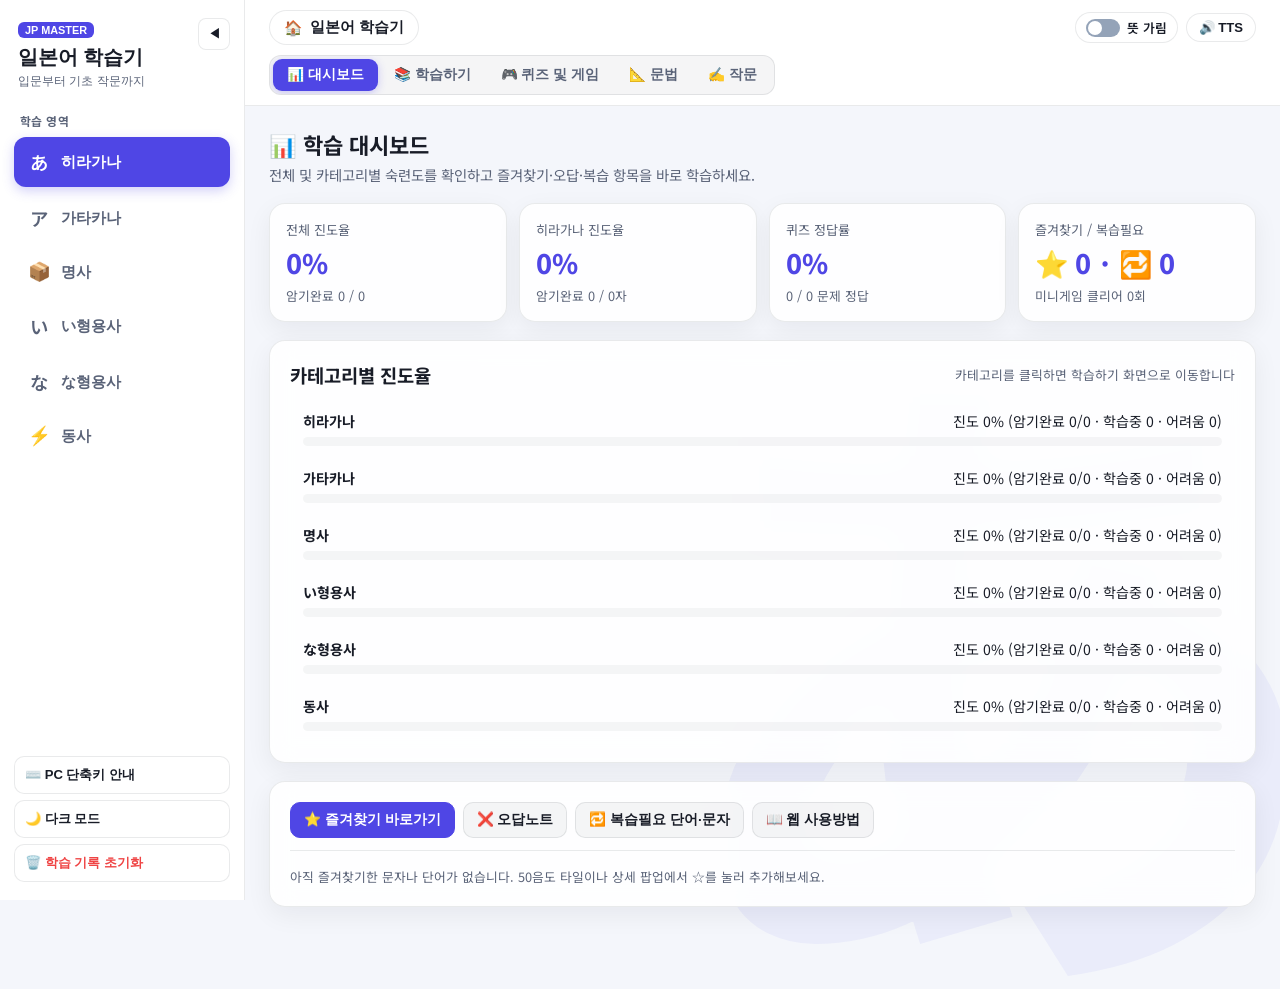
==== index.html @ 7ec961e4 "Update index.html" ====
<!DOCTYPE html>
<html lang="ko" data-theme="light">
<head>
  <meta charset="UTF-8" />
  <meta name="viewport" content="width=device-width, initial-scale=1.0, maximum-scale=1.0, user-scalable=no" />
  <title>입문부터 기초 작문까지: 인터랙티브 일본어 학습기</title>
  <link rel="preconnect" href="https://fonts.googleapis.com">
  <link rel="preconnect" href="https://fonts.gstatic.com" crossorigin>
  <link href="https://fonts.googleapis.com/css2?family=Noto+Sans+JP:wght@400;500;700;900&family=Noto+Sans+KR:wght@400;500;700&display=swap" rel="stylesheet">
  <link rel="stylesheet" href="style.css" />
</head>
<body>
  <!-- 대형 히라가나 'あ' 배경 워터마크 -->
  <div class="bg-watermark" aria-hidden="true">あ</div>

  <div class="app-shell" id="appShell">
    <!-- PC 좌측 접이식 사이드바 (학습 영역 선택) -->
    <aside class="sidebar" id="pcSidebar" aria-label="PC 학습 영역 사이드바">
      <div class="sidebar-top">
        <button type="button" class="brand home-trigger" title="홈(대시보드)으로 이동 [단축키: H]">
          <span class="brand-badge">JP MASTER</span>
          <h1>일본어 학습기</h1>
          <p class="brand-sub">입문부터 기초 작문까지</p>
        </button>
        <button type="button" id="sidebarToggleBtn" class="sidebar-toggle-btn" title="사이드바 열기/닫기 [단축키: B]" aria-label="사이드바 접기/펼치기">
          ◀
        </button>
      </div>

      <div class="sidebar-section-label">학습 영역</div>
      <nav class="category-side-nav" aria-label="카테고리 선택">
        <button type="button" class="cat-nav-btn active" data-cat="hiragana">
          <span class="cat-icon jp-font">あ</span>
          <span class="cat-text">히라가나</span>
        </button>
        <button type="button" class="cat-nav-btn" data-cat="katakana">
          <span class="cat-icon jp-font">ア</span>
          <span class="cat-text">가타카나</span>
        </button>
        <button type="button" class="cat-nav-btn" data-cat="noun">
          <span class="cat-icon">📦</span>
          <span class="cat-text">명사</span>
        </button>
        <button type="button" class="cat-nav-btn" data-cat="i_adj">
          <span class="cat-icon jp-font">い</span>
          <span class="cat-text">い형용사</span>
        </button>
        <button type="button" class="cat-nav-btn" data-cat="na_adj">
          <span class="cat-icon jp-font">な</span>
          <span class="cat-text">な형용사</span>
        </button>
        <button type="button" class="cat-nav-btn" data-cat="verb">
          <span class="cat-icon">⚡</span>
          <span class="cat-text">동사</span>
        </button>
      </nav>

      <div class="sidebar-footer">
        <button type="button" id="shortcutHelpBtn" class="utility-btn">⌨️ PC 단축키 안내</button>
        <button type="button" id="themeToggleDesktop" class="utility-btn">🌙 다크 모드</button>
        <button type="button" id="resetProgressBtn" class="utility-btn danger">🗑️ 학습 기록 초기화</button>
      </div>
    </aside>

    <!-- 메인 래퍼 -->
    <div class="main-wrapper">
      <!-- 상단 통합 헤더 (홈 버튼 + 상단 주요 메뉴 탭 + 컨트롤) -->
      <header class="top-header">
        <div class="header-top-row">
          <!-- 상단 홈 버튼 -->
          <button type="button" id="headerHomeBtn" class="home-btn home-trigger" title="홈(대시보드)으로 이동">
            <span class="home-icon">🏠</span>
            <span class="home-title">일본어 학습기</span>
          </button>

          <!-- 우측 컨트롤: 뜻 가림 슬라이드 토글 + TTS 테스트/상태 + 테마 -->
          <div class="header-controls">
            <label class="hide-meaning-switch" title="뜻 가림 토글 [단축키: M]">
              <input type="checkbox" id="hideMeaningToggle" />
              <span class="slider-track"></span>
              <span class="slider-label">뜻 가림</span>
            </label>

            <button type="button" id="quickTtsBtn" class="icon-pill-btn" title="현재 항목 음성 듣기 [단축키: S]">
              🔊 TTS
            </button>

            <button type="button" id="themeToggleMobile" class="icon-pill-btn mobile-only" aria-label="테마 전환">
              🌙
            </button>
          </div>
        </div>

        <!-- 상단 주요 5개 메뉴 탭 (PC: 연결된 세그먼트 탭 / 모바일: 상단 스크롤·균등 탭) -->
        <nav class="primary-top-tabs" role="tablist" aria-label="주요 학습 메뉴">
          <button type="button" class="top-tab-btn active" data-tab="dashboard">📊 대시보드</button>
          <button type="button" class="top-tab-btn" data-tab="study">📚 학습하기</button>
          <button type="button" class="top-tab-btn" data-tab="quiz">🎮 퀴즈 및 게임</button>
          <button type="button" class="top-tab-btn" data-tab="grammar">📐 문법</button>
          <button type="button" class="top-tab-btn" data-tab="writing_comp">✍️ 작문</button>
        </nav>
      </header>

      <!-- 메인 콘텐츠 영역 -->
      <main class="content-area">
        <!-- 1. 대시보드 (홈페이지) -->
        <section id="tab-dashboard" class="tab-panel active">
          <div class="panel-header">
            <h2>📊 학습 대시보드</h2>
            <p>전체 및 카테고리별 숙련도를 확인하고 즐겨찾기·오답·복습 항목을 바로 학습하세요.</p>
          </div>

          <!-- 상단 핵심 요약 카드 -->
          <div id="dashboardStats" class="stats-grid"></div>

          <!-- 카테고리별 진도율 -->
          <div class="card">
            <div class="card-title-row">
              <h3>카테고리별 진도율</h3>
              <span class="hint-text">카테고리를 클릭하면 학습하기 화면으로 이동합니다</span>
            </div>
            <div id="categoryProgressList" class="progress-list"></div>
          </div>

          <!-- 대시보드 유틸리티 서브 탭 (즐겨찾기 / 오답노트 / 복습필요 / 웹 사용방법) -->
          <div class="card">
            <div class="dash-util-tabs" role="tablist">
              <button type="button" class="dash-util-btn active" data-util="favorites">⭐ 즐겨찾기 바로가기</button>
              <button type="button" class="dash-util-btn" data-util="wrong">❌ 오답노트</button>
              <button type="button" class="dash-util-btn" data-util="review">🔁 복습필요 단어·문자</button>
              <button type="button" class="dash-util-btn" data-util="guide">📖 웹 사용방법</button>
            </div>
            <div id="dashboardUtilContent" class="dash-util-content"></div>
          </div>
        </section>

        <!-- 2. 학습하기 탭 (히라가나 심화 + 타 카테고리) -->
        <section id="tab-study" class="tab-panel">
          <!-- 현재 선택된 영역 배지 및 작은 진도표 요약 -->
          <div id="studySummaryBanner" class="study-summary-banner"></div>

          <!-- 히라가나 전용 서브 탭 (50음도 / 플래시카드 / 획순&따라쓰기 / 연상 암기법 / 문자별 단어·예문) -->
          <div id="hiraganaSubTabs" class="sub-tabs">
            <button type="button" class="sub-btn active" data-mode="chart">🀄 50음도 표</button>
            <button type="button" class="sub-btn" data-mode="flashcard">🗂️ 문자별 플래시카드</button>
            <button type="button" class="sub-btn" data-mode="stroke">✍️ 획순 & 따라쓰기</button>
            <button type="button" class="sub-btn" data-mode="mnemonic">💡 연상 암기법</button>
            <button type="button" class="sub-btn" data-mode="examples">📖 문자별 단어·예문</button>
          </div>

          <!-- 타 카테고리(가타카나/명사/형용사/동사)용 기본 서브 탭 -->
          <div id="generalSubTabs" class="sub-tabs hidden">
            <button type="button" class="sub-btn active" data-mode="chart">📋 목록·문자표</button>
            <button type="button" class="sub-btn" data-mode="flashcard">🗂️ 플래시카드</button>
            <button type="button" class="sub-btn" data-mode="stroke">✍️ 따라쓰기</button>
          </div>

          <div id="studyContainer" class="study-container"></div>
        </section>

        <!-- 3. 퀴즈 및 게임 탭 -->
        <section id="tab-quiz" class="tab-panel">
          <div class="panel-header">
            <h2>🎮 퀴즈 및 미니게임</h2>
            <p>틀린 문제는 오답노트와 복습필요 목록에 자동 저장됩니다.</p>
          </div>

          <div class="sub-tabs">
            <button type="button" class="quiz-mode-btn active" data-qmode="timeattack">⏱️ 4지선다 60초 타임어택</button>
            <button type="button" class="quiz-mode-btn" data-qmode="tile">🧩 그림·한글 글자타일 선택</button>
            <button type="button" class="quiz-mode-btn" data-qmode="input">⌨️ 그림 보고 직접 입력</button>
            <button type="button" class="quiz-mode-btn" data-qmode="memory">🃏 카드 짝 맞추기</button>
          </div>

          <div id="quizContainer" class="quiz-container"></div>
        </section>

        <!-- 4. 문법 탭 -->
        <section id="tab-grammar" class="tab-panel">
          <div class="panel-header">
            <h2>📐 기초 문법 학습</h2>
            <p>명사·い형용사·な형용사·동사의 핵심 문형과 활용 규칙을 익힙니다.</p>
          </div>
          <div id="grammarContainer" class="roadmap-grid"></div>
        </section>

        <!-- 5. 작문 탭 -->
        <section id="tab-writing_comp" class="tab-panel">
          <div class="panel-header">
            <h2>✍️ 읽기 및 작문 연습</h2>
            <p>한국어 뜻과 힌트를 보고 직접 일본어 문장을 완성해보세요.</p>
          </div>
          <div id="writingCompContainer"></div>
        </section>
      </main>
    </div>

    <!-- 모바일 하단 고정 카테고리 탭 (히라가나 / 가타카나 / 명사 / い형용사 / な형용사 / 동사) -->
    <nav class="mobile-bottom-cats" aria-label="모바일 학습 영역 탭">
      <button type="button" class="cat-nav-btn active" data-cat="hiragana">
        <span class="jp-font">あ</span>
        <span>히라가나</span>
      </button>
      <button type="button" class="cat-nav-btn" data-cat="katakana">
        <span class="jp-font">ア</span>
        <span>가타카나</span>
      </button>
      <button type="button" class="cat-nav-btn" data-cat="noun">
        <span>📦</span>
        <span>명사</span>
      </button>
      <button type="button" class="cat-nav-btn" data-cat="i_adj">
        <span class="jp-font">い</span>
        <span>い형용사</span>
      </button>
      <button type="button" class="cat-nav-btn" data-cat="na_adj">
        <span class="jp-font">な</span>
        <span>な형용사</span>
      </button>
      <button type="button" class="cat-nav-btn" data-cat="verb">
        <span>⚡</span>
        <span>동사</span>
      </button>
    </nav>
  </div>

  <!-- 50음도 문자 상세 정보 팝업 (Modal) -->
  <div id="charDetailModal" class="modal-backdrop hidden" role="dialog" aria-modal="true" aria-labelledby="modalCharTitle">
    <div class="modal-card">
      <button type="button" id="closeCharModalBtn" class="modal-close-btn" aria-label="팝업 닫기">✕</button>
      <div id="charModalBody"></div>
    </div>
  </div>

  <!-- PC 단축키 안내 팝업 -->
  <div id="shortcutModal" class="modal-backdrop hidden" role="dialog" aria-modal="true" aria-labelledby="shortcutModalTitle">
    <div class="modal-card small-modal">
      <button type="button" id="closeShortcutModalBtn" class="modal-close-btn" aria-label="닫기">✕</button>
      <h3 id="shortcutModalTitle">⌨️ PC 키보드 단축키 안내</h3>
      <ul class="shortcut-list">
        <li><kbd>H</kbd> : 홈(대시보드)으로 이동</li>
        <li><kbd>1</kbd> ~ <kbd>5</kbd> : 상단 메뉴 전환 (대시보드 / 학습하기 / 퀴즈 / 문법 / 작문)</li>
        <li><kbd>←</kbd> / <kbd>→</kbd> : 이전 / 다음 문자·카드 이동</li>
        <li><kbd>Space</kbd> : 플래시카드 뒤집기 / 애니메이션 재생·일시정지</li>
        <li><kbd>S</kbd> : 현재 문자·단어 TTS 음성 재생</li>
        <li><kbd>M</kbd> : 뜻 가림 토글 켜기/끄기</li>
        <li><kbd>F</kbd> : 현재 문자 즐겨찾기 토글</li>
        <li><kbd>B</kbd> : PC 좌측 사이드바 열기/닫기</li>
        <li><kbd>Esc</kbd> : 열린 팝업 닫기</li>
      </ul>
    </div>
  </div>

<!-- 1. 카테고리별 데이터 파일 먼저 로드 -->
  <script src="data/hiragana.js"></script>


  <!-- 2. 통합 DB 허브 및 앱 스크립트 로드 -->
  <script src="db.js"></script>
  <script src="data.js"></script>
  <script src="study.js"></script>
  <script src="quiz.js"></script>
  <script src="app.js"></script>
</body>
</body>
</html>
---- style.css ----
:root {
  --bg-main: #f4f6fb;
  --bg-card: rgba(255, 255, 255, 0.9);
  --bg-sidebar: rgba(255, 255, 255, 0.96);
  --bg-subtle: rgba(15, 23, 42, 0.04);
  --text-primary: #181c27;
  --text-secondary: #5a6378;
  --accent: #4f46e5;
  --accent-hover: #4338ca;
  --accent-soft: rgba(79, 70, 229, 0.12);

  /* 4단계 학습 상태 색상 */
  --st-unlearned: #94a3b8;
  --st-unlearned-bg: rgba(148, 163, 184, 0.14);
  --st-learning: #3b82f6;
  --st-learning-bg: rgba(59, 130, 246, 0.14);
  --st-hard: #f59e0b;
  --st-hard-bg: rgba(245, 158, 11, 0.16);
  --st-mastered: #10b981;
  --st-mastered-bg: rgba(16, 185, 129, 0.16);

  --danger: #ef4444;
  --danger-bg: rgba(239, 68, 68, 0.12);
  --star-color: #eab308;
  --border: rgba(15, 23, 42, 0.09);
  --watermark-color: rgba(79, 70, 229, 0.055);
  --shadow: 0 8px 26px rgba(15, 23, 42, 0.06);
  --radius: 16px;
}

[data-theme="dark"] {
  --bg-main: #0d1017;
  --bg-card: rgba(24, 29, 42, 0.9);
  --bg-sidebar: rgba(18, 22, 33, 0.96);
  --bg-subtle: rgba(255, 255, 255, 0.05);
  --text-primary: #f1f5f9;
  --text-secondary: #94a3b8;
  --accent: #818cf8;
  --accent-hover: #6366f1;
  --accent-soft: rgba(129, 140, 248, 0.16);

  --st-unlearned: #64748b;
  --st-unlearned-bg: rgba(100, 116, 139, 0.18);
  --st-learning: #60a5fa;
  --st-learning-bg: rgba(96, 165, 250, 0.18);
  --st-hard: #fbbf24;
  --st-hard-bg: rgba(251, 191, 36, 0.18);
  --st-mastered: #34d399;
  --st-mastered-bg: rgba(52, 211, 153, 0.18);

  --danger: #f87171;
  --danger-bg: rgba(248, 113, 113, 0.16);
  --border: rgba(255, 255, 255, 0.1);
  --watermark-color: rgba(129, 140, 248, 0.06);
  --shadow: 0 12px 30px rgba(0, 0, 0, 0.4);
}

* {
  box-sizing: border-box;
  margin: 0;
  padding: 0;
}

body {
  font-family: 'Noto Sans KR', 'Noto Sans JP', sans-serif;
  background-color: var(--bg-main);
  color: var(--text-primary);
  min-height: 100vh;
  overflow-x: hidden;
  transition: background-color 0.25s ease, color 0.25s ease;
}

.jp-font {
  font-family: 'Noto Sans JP', sans-serif;
}

.hidden {
  display: none !important;
}

/* 뜻 가림 모드 활성화 시 적용 */
body.hide-meaning .meaning-mask {
  filter: blur(6px);
  background: var(--bg-subtle);
  border-radius: 6px;
  user-select: none;
  cursor: pointer;
  transition: filter 0.2s ease;
}
body.hide-meaning .meaning-mask:hover,
body.hide-meaning .meaning-mask.revealed {
  filter: none;
}

/* 대형 히라가나 'あ' 배경 워터마크 */
.bg-watermark {
  position: fixed;
  right: -4vw;
  bottom: -8vh;
  font-family: 'Noto Sans JP', sans-serif;
  font-weight: 900;
  font-size: clamp(22rem, 52vw, 48rem);
  line-height: 1;
  color: var(--watermark-color);
  pointer-events: none;
  user-select: none;
  z-index: 0;
}

/* 앱 레이아웃 */
.app-shell {
  position: relative;
  z-index: 1;
  display: flex;
  min-height: 100vh;
}

/* ================= PC 좌측 접이식 사이드바 ================= */
.sidebar {
  width: 245px;
  background: var(--bg-sidebar);
  backdrop-filter: blur(14px);
  border-right: 1px solid var(--border);
  padding: 18px 14px;
  display: flex;
  flex-direction: column;
  justify-content: space-between;
  position: sticky;
  top: 0;
  height: 100vh;
  transition: width 0.25s ease, padding 0.25s ease;
  flex-shrink: 0;
}

.sidebar.collapsed {
  width: 72px;
  padding: 18px 10px;
}

.sidebar-top {
  display: flex;
  align-items: flex-start;
  justify-content: space-between;
  gap: 6px;
}

.brand {
  background: transparent;
  border: none;
  text-align: left;
  color: var(--text-primary);
  cursor: pointer;
  padding: 4px;
  border-radius: 10px;
}

.brand-badge {
  display: inline-block;
  background: var(--accent);
  color: #fff;
  font-size: 0.68rem;
  font-weight: 700;
  padding: 2px 7px;
  border-radius: 6px;
}

.brand h1 {
  font-size: 1.22rem;
  margin-top: 6px;
  white-space: nowrap;
}

.brand-sub {
  font-size: 0.78rem;
  color: var(--text-secondary);
  margin-top: 2px;
  white-space: nowrap;
}

.sidebar.collapsed .brand h1,
.sidebar.collapsed .brand-sub,
.sidebar.collapsed .sidebar-section-label,
.sidebar.collapsed .cat-text,
.sidebar.collapsed .utility-btn {
  display: none;
}

.sidebar.collapsed .sidebar-top {
  flex-direction: column;
  align-items: center;
}

.sidebar-toggle-btn {
  width: 32px;
  height: 32px;
  border-radius: 8px;
  border: 1px solid var(--border);
  background: var(--bg-card);
  color: var(--text-primary);
  cursor: pointer;
  display: flex;
  align-items: center;
  justify-content: center;
  font-size: 0.8rem;
  flex-shrink: 0;
}

.sidebar-toggle-btn:hover {
  border-color: var(--accent);
  color: var(--accent);
}

.sidebar-section-label {
  font-size: 0.74rem;
  font-weight: 700;
  color: var(--text-secondary);
  margin: 18px 0 8px 6px;
  letter-spacing: 0.04em;
}

.category-side-nav {
  display: flex;
  flex-direction: column;
  gap: 6px;
  flex: 1;
}

.cat-nav-btn {
  display: flex;
  align-items: center;
  gap: 10px;
  width: 100%;
  padding: 11px 12px;
  border-radius: 12px;
  border: 1px solid transparent;
  background: transparent;
  color: var(--text-secondary);
  font-size: 0.94rem;
  font-weight: 600;
  cursor: pointer;
  transition: all 0.18s;
  text-align: left;
}

.sidebar.collapsed .cat-nav-btn {
  justify-content: center;
  padding: 12px 0;
}

.cat-icon {
  font-size: 1.15rem;
  width: 24px;
  text-align: center;
}

.cat-nav-btn:hover {
  background: var(--accent-soft);
  color: var(--text-primary);
}

.cat-nav-btn.active {
  background: var(--accent);
  color: #fff;
  box-shadow: 0 4px 12px rgba(79, 70, 229, 0.25);
}

.sidebar-footer {
  display: flex;
  flex-direction: column;
  gap: 6px;
}

.utility-btn {
  padding: 9px 10px;
  border-radius: 10px;
  border: 1px solid var(--border);
  background: var(--bg-card);
  color: var(--text-primary);
  font-size: 0.82rem;
  font-weight: 600;
  cursor: pointer;
  text-align: left;
}

.utility-btn.danger {
  color: var(--danger);
}

/* ================= 메인 래퍼 & 상단 통합 헤더 ================= */
.main-wrapper {
  flex: 1;
  min-width: 0;
  display: flex;
  flex-direction: column;
}

.top-header {
  position: sticky;
  top: 0;
  z-index: 25;
  background: var(--bg-sidebar);
  backdrop-filter: blur(14px);
  border-bottom: 1px solid var(--border);
  padding: 10px 24px;
  display: flex;
  flex-direction: column;
  gap: 10px;
}

.header-top-row {
  display: flex;
  align-items: center;
  justify-content: space-between;
  gap: 12px;
}

.home-btn {
  display: inline-flex;
  align-items: center;
  gap: 8px;
  padding: 7px 14px;
  border-radius: 999px;
  border: 1px solid var(--border);
  background: var(--bg-card);
  color: var(--text-primary);
  font-weight: 700;
  font-size: 0.92rem;
  cursor: pointer;
  transition: all 0.2s;
}

.home-btn:hover {
  border-color: var(--accent);
  color: var(--accent);
}

.header-controls {
  display: flex;
  align-items: center;
  gap: 8px;
}

/* 슬라이드 뜻 가림 토글 스위치 */
.hide-meaning-switch {
  display: inline-flex;
  align-items: center;
  gap: 7px;
  padding: 5px 10px;
  border-radius: 999px;
  border: 1px solid var(--border);
  background: var(--bg-card);
  cursor: pointer;
  font-size: 0.8rem;
  font-weight: 600;
  user-select: none;
}

.hide-meaning-switch input {
  display: none;
}

.slider-track {
  position: relative;
  width: 34px;
  height: 18px;
  background: var(--st-unlearned);
  border-radius: 999px;
  transition: background 0.2s;
}

.slider-track::after {
  content: '';
  position: absolute;
  top: 2px;
  left: 2px;
  width: 14px;
  height: 14px;
  border-radius: 50%;
  background: #fff;
  transition: transform 0.2s;
}

.hide-meaning-switch input:checked + .slider-track {
  background: var(--accent);
}

.hide-meaning-switch input:checked + .slider-track::after {
  transform: translateX(16px);
}

.icon-pill-btn {
  padding: 6px 12px;
  border-radius: 999px;
  border: 1px solid var(--border);
  background: var(--bg-card);
  color: var(--text-primary);
  font-size: 0.82rem;
  font-weight: 700;
  cursor: pointer;
}

.icon-pill-btn:hover {
  border-color: var(--accent);
  color: var(--accent);
}

.mobile-only {
  display: none;
}

/* PC 상단 연결된 세그먼트 탭 바 */
.primary-top-tabs {
  display: inline-flex;
  align-self: flex-start;
  background: var(--bg-subtle);
  border: 1px solid var(--border);
  border-radius: 12px;
  padding: 3px;
  gap: 2px;
  overflow-x: auto;
  max-width: 100%;
  scrollbar-width: none;
}
.primary-top-tabs::-webkit-scrollbar { display: none; }

.top-tab-btn {
  padding: 7px 14px;
  border: none;
  border-radius: 9px;
  background: transparent;
  color: var(--text-secondary);
  font-size: 0.86rem;
  font-weight: 600;
  white-space: nowrap;
  cursor: pointer;
  transition: all 0.18s;
}

.top-tab-btn:hover {
  color: var(--text-primary);
}

.top-tab-btn.active {
  background: var(--accent);
  color: #fff;
  box-shadow: 0 2px 8px rgba(79, 70, 229, 0.28);
}

/* ================= 콘텐츠 영역 ================= */
.content-area {
  max-width: 1120px;
  width: 100%;
  margin: 0 auto;
  padding: 22px 24px 64px;
}

.tab-panel {
  display: none;
}

.tab-panel.active {
  display: block;
  animation: fadeIn 0.2s ease;
}

@keyframes fadeIn {
  from { opacity: 0; transform: translateY(4px); }
  to { opacity: 1; transform: translateY(0); }
}

.panel-header {
  margin-bottom: 18px;
}
.panel-header h2 {
  font-size: 1.38rem;
  margin-bottom: 4px;
}
.panel-header p {
  font-size: 0.9rem;
  color: var(--text-secondary);
}

.card {
  background: var(--bg-card);
  backdrop-filter: blur(12px);
  border: 1px solid var(--border);
  border-radius: var(--radius);
  padding: 20px;
  box-shadow: var(--shadow);
  margin-bottom: 18px;
}

.card-title-row {
  display: flex;
  justify-content: space-between;
  align-items: center;
  flex-wrap: wrap;
  gap: 8px;
  margin-bottom: 12px;
}

.hint-text {
  font-size: 0.8rem;
  color: var(--text-secondary);
}

/* ================= 대시보드 & 유틸리티 탭 ================= */
.stats-grid {
  display: grid;
  grid-template-columns: repeat(auto-fit, minmax(175px, 1fr));
  gap: 12px;
  margin-bottom: 18px;
}

.stat-box {
  background: var(--bg-card);
  border: 1px solid var(--border);
  border-radius: var(--radius);
  padding: 16px;
  box-shadow: var(--shadow);
}

.stat-label {
  font-size: 0.82rem;
  color: var(--text-secondary);
}

.stat-value {
  font-size: 1.68rem;
  font-weight: 800;
  color: var(--accent);
  margin-top: 4px;
}

.progress-item {
  padding: 10px 12px;
  border-radius: 12px;
  border: 1px solid transparent;
  cursor: pointer;
  transition: all 0.18s;
}

.progress-item:hover {
  background: var(--accent-soft);
  border-color: var(--accent);
}

.progress-top {
  display: flex;
  justify-content: space-between;
  font-size: 0.88rem;
  margin-bottom: 6px;
}

.progress-track {
  width: 100%;
  height: 9px;
  background: var(--bg-subtle);
  border-radius: 999px;
  overflow: hidden;
}

.progress-fill {
  height: 100%;
  background: var(--accent);
  border-radius: 999px;
  transition: width 0.35s ease;
}

.dash-util-tabs {
  display: flex;
  flex-wrap: wrap;
  gap: 8px;
  border-bottom: 1px solid var(--border);
  padding-bottom: 12px;
  margin-bottom: 16px;
}

.dash-util-btn {
  padding: 8px 13px;
  border-radius: 10px;
  border: 1px solid var(--border);
  background: var(--bg-subtle);
  color: var(--text-primary);
  font-size: 0.85rem;
  font-weight: 600;
  cursor: pointer;
}

.dash-util-btn.active {
  background: var(--accent);
  color: #fff;
  border-color: var(--accent);
}

.util-item-grid {
  display: grid;
  grid-template-columns: repeat(auto-fill, minmax(220px, 1fr));
  gap: 10px;
}

.util-mini-card {
  display: flex;
  align-items: center;
  justify-content: space-between;
  padding: 12px 14px;
  border-radius: 12px;
  border: 1px solid var(--border);
  background: var(--bg-subtle);
}

/* ================= 학습하기 상단 요약 진도표 & 서브 탭 ================= */
.study-summary-banner {
  background: var(--bg-card);
  border: 1px solid var(--border);
  border-radius: var(--radius);
  padding: 14px 18px;
  margin-bottom: 14px;
  box-shadow: var(--shadow);
}

.summary-top-row {
  display: flex;
  justify-content: space-between;
  align-items: center;
  flex-wrap: wrap;
  gap: 10px;
  margin-bottom: 10px;
}

.summary-pills {
  display: flex;
  flex-wrap: wrap;
  gap: 8px;
}

.summary-pill {
  font-size: 0.8rem;
  font-weight: 700;
  padding: 4px 10px;
  border-radius: 999px;
  background: var(--bg-subtle);
}

.sub-tabs {
  display: flex;
  flex-wrap: wrap;
  gap: 8px;
  margin-bottom: 16px;
}

.sub-btn, .quiz-mode-btn {
  padding: 9px 14px;
  border-radius: 11px;
  border: 1px solid var(--border);
  background: var(--bg-card);
  color: var(--text-primary);
  font-size: 0.86rem;
  font-weight: 600;
  cursor: pointer;
  transition: all 0.16s;
}

.sub-btn.active, .quiz-mode-btn.active {
  background: var(--accent);
  color: #fff;
  border-color: var(--accent);
}

/* ================= 50음도 타일 & 4단계 상태 ================= */
.kana-legend {
  display: flex;
  flex-wrap: wrap;
  gap: 10px;
  margin-bottom: 14px;
  font-size: 0.8rem;
}

.legend-item {
  display: inline-flex;
  align-items: center;
  gap: 5px;
}

.dot {
  width: 10px;
  height: 10px;
  border-radius: 50%;
  display: inline-block;
}
.dot.unlearned { background: var(--st-unlearned); }
.dot.learning { background: var(--st-learning); }
.dot.hard { background: var(--st-hard); }
.dot.mastered { background: var(--st-mastered); }

.char-grid {
  display: grid;
  grid-template-columns: repeat(5, 1fr);
  gap: 10px;
}

.char-card {
  position: relative;
  background: var(--bg-card);
  border: 2px solid var(--border);
  border-radius: 14px;
  padding: 14px 6px 10px;
  text-align: center;
  cursor: pointer;
  transition: transform 0.15s, border-color 0.15s;
}

.char-card:hover {
  transform: translateY(-2px);
  border-color: var(--accent);
}

.char-card.status-unlearned { border-color: var(--border); }
.char-card.status-learning { border-color: var(--st-learning); background: var(--st-learning-bg); }
.char-card.status-hard { border-color: var(--st-hard); background: var(--st-hard-bg); }
.char-card.status-mastered { border-color: var(--st-mastered); background: var(--st-mastered-bg); }

.char-card.empty {
  visibility: hidden;
  pointer-events: none;
}

.tile-fav-btn {
  position: absolute;
  top: 6px;
  right: 6px;
  background: transparent;
  border: none;
  font-size: 1rem;
  cursor: pointer;
  line-height: 1;
  color: var(--st-unlearned);
  z-index: 2;
}

.tile-fav-btn.active {
  color: var(--star-color);
}

.tile-status-tag {
  display: inline-block;
  margin-top: 5px;
  font-size: 0.68rem;
  font-weight: 700;
  padding: 2px 6px;
  border-radius: 6px;
  background: rgba(127, 127, 127, 0.12);
}

.char-jp {
  font-size: 1.85rem;
  font-weight: 800;
}

.char-romaji {
  font-size: 0.8rem;
  color: var(--text-secondary);
  margin-top: 2px;
}

.vocab-grid {
  display: grid;
  grid-template-columns: repeat(auto-fill, minmax(230px, 1fr));
  gap: 12px;
}

/* ================= 50음도 상세 팝업 모달 ================= */
.modal-backdrop {
  position: fixed;
  inset: 0;
  background: rgba(10, 14, 24, 0.62);
  backdrop-filter: blur(5px);
  z-index: 100;
  display: flex;
  align-items: center;
  justify-content: center;
  padding: 16px;
}

.modal-card {
  position: relative;
  width: 100%;
  max-width: 620px;
  max-height: 90vh;
  overflow-y: auto;
  background: var(--bg-sidebar);
  border: 1px solid var(--border);
  border-radius: 22px;
  padding: 24px;
  box-shadow: 0 20px 50px rgba(0, 0, 0, 0.35);
}

.modal-card.small-modal {
  max-width: 440px;
}

.modal-close-btn {
  position: sticky;
  top: 0;
  float: right;
  width: 34px;
  height: 34px;
  border-radius: 50%;
  border: 1px solid var(--border);
  background: var(--bg-card);
  color: var(--text-primary);
  font-size: 1rem;
  font-weight: 700;
  cursor: pointer;
  z-index: 5;
}

.modal-hero {
  display: flex;
  align-items: center;
  gap: 18px;
  margin-bottom: 16px;
}

.modal-big-char {
  width: 92px;
  height: 92px;
  border-radius: 20px;
  background: var(--accent-soft);
  border: 2px solid var(--accent);
  display: flex;
  align-items: center;
  justify-content: center;
  font-size: 3.4rem;
  font-weight: 900;
  color: var(--accent);
  flex-shrink: 0;
}

.status-selector {
  display: grid;
  grid-template-columns: repeat(4, 1fr);
  gap: 6px;
  margin: 14px 0;
}

.status-opt-btn {
  padding: 8px 4px;
  border-radius: 10px;
  border: 1px solid var(--border);
  background: var(--bg-subtle);
  color: var(--text-primary);
  font-size: 0.8rem;
  font-weight: 700;
  cursor: pointer;
}

.status-opt-btn.active[data-st="unlearned"] { background: var(--st-unlearned); color: #fff; }
.status-opt-btn.active[data-st="learning"] { background: var(--st-learning); color: #fff; }
.status-opt-btn.active[data-st="hard"] { background: var(--st-hard); color: #fff; }
.status-opt-btn.active[data-st="mastered"] { background: var(--st-mastered); color: #fff; }

.modal-inner-tabs {
  display: flex;
  gap: 8px;
  margin: 14px 0;
}

.word-sample-row {
  display: flex;
  align-items: center;
  justify-content: space-between;
  gap: 10px;
  padding: 10px 12px;
  border-radius: 12px;
  background: var(--bg-subtle);
  margin-bottom: 8px;
}

/* ================= 플래시카드 ================= */
.flashcard-wrap {
  max-width: 460px;
  margin: 0 auto;
  text-align: center;
}

.flashcard {
  background: var(--bg-card);
  border: 2px solid var(--accent);
  border-radius: 24px;
  padding: 32px 22px;
  min-height: 290px;
  display: flex;
  flex-direction: column;
  justify-content: center;
  align-items: center;
  cursor: pointer;
  box-shadow: var(--shadow);
  margin-bottom: 16px;
}

.fc-main {
  font-size: 4.5rem;
  font-weight: 900;
}

/* ================= 정밀 SVG 획순 & 따라쓰기 ================= */
.stroke-workspace {
  display: grid;
  grid-template-columns: repeat(auto-fit, minmax(260px, 1fr));
  gap: 18px;
  align-items: center;
}

.stroke-box {
  width: 260px;
  height: 260px;
  margin: 0 auto;
  border: 2px solid var(--accent);
  border-radius: 18px;
  background: var(--bg-card);
  position: relative;
  overflow: hidden;
}

.stroke-grid-lines {
  position: absolute;
  inset: 0;
  pointer-events: none;
  background-image:
    linear-gradient(to right, transparent 49.5%, var(--border) 50%, transparent 50.5%),
    linear-gradient(to bottom, transparent 49.5%, var(--border) 50%, transparent 50.5%);
}

#strokeSvg {
  width: 100%;
  height: 100%;
  display: block;
}

.stroke-path {
  fill: none;
  stroke: var(--accent);
  stroke-width: 8;
  stroke-linecap: round;
  stroke-linejoin: round;
}

.stroke-path-bg {
  fill: none;
  stroke: var(--watermark-color);
  stroke-width: 8;
  stroke-linecap: round;
  stroke-linejoin: round;
}

#traceCanvas {
  position: relative;
  z-index: 2;
  touch-action: none;
  cursor: crosshair;
}

.stroke-step-cards {
  display: flex;
  flex-wrap: wrap;
  gap: 10px;
  justify-content: center;
  margin-top: 16px;
}

.stroke-step-item {
  width: 84px;
  padding: 8px;
  border-radius: 12px;
  border: 1px solid var(--border);
  background: var(--bg-subtle);
  text-align: center;
  font-size: 0.78rem;
}

/* ================= 버튼 공통 ================= */
.btn-row {
  display: flex;
  gap: 8px;
  justify-content: center;
  flex-wrap: wrap;
}

.primary-btn, .secondary-btn, .success-btn, .warning-btn {
  padding: 9px 15px;
  border-radius: 10px;
  border: none;
  font-weight: 700;
  font-size: 0.88rem;
  cursor: pointer;
}

.primary-btn { background: var(--accent); color: #fff; }
.secondary-btn { background: var(--bg-card); border: 1px solid var(--border); color: var(--text-primary); }
.success-btn { background: var(--st-mastered); color: #fff; }
.warning-btn { background: var(--st-hard); color: #fff; }

/* ================= 퀴즈 & 미니게임 ================= */
.quiz-box {
  max-width: 540px;
  margin: 0 auto;
  text-align: center;
}

.timer-bar-wrap {
  width: 100%;
  height: 10px;
  background: var(--bg-subtle);
  border-radius: 999px;
  overflow: hidden;
  margin: 10px 0 16px;
}

.timer-bar-fill {
  height: 100%;
  background: var(--accent);
  transition: width 0.25s linear;
}

.choice-grid {
  display: grid;
  grid-template-columns: repeat(2, 1fr);
  gap: 10px;
  margin-top: 16px;
}

.choice-btn {
  padding: 14px 10px;
  border-radius: 12px;
  border: 1px solid var(--border);
  background: var(--bg-subtle);
  color: var(--text-primary);
  font-size: 1.05rem;
  font-weight: 700;
  cursor: pointer;
}

.choice-btn:hover {
  border-color: var(--accent);
  background: var(--accent-soft);
}

.answer-slots {
  display: flex;
  justify-content: center;
  gap: 8px;
  min-height: 50px;
  margin: 14px 0;
}

.slot-box {
  min-width: 46px;
  height: 48px;
  border-bottom: 3px solid var(--accent);
  font-size: 1.5rem;
  font-weight: 800;
  display: flex;
  align-items: center;
  justify-content: center;
}

.tile-pool {
  display: flex;
  flex-wrap: wrap;
  gap: 8px;
  justify-content: center;
  margin-bottom: 16px;
}

.tile-btn {
  min-width: 48px;
  height: 48px;
  border-radius: 12px;
  border: 1px solid var(--border);
  background: var(--bg-card);
  color: var(--text-primary);
  font-size: 1.35rem;
  font-weight: 700;
  cursor: pointer;
}

.tile-btn:disabled {
  opacity: 0.35;
  cursor: default;
}

.quiz-input {
  width: 100%;
  max-width: 280px;
  padding: 12px 16px;
  border-radius: 12px;
  border: 2px solid var(--border);
  background: var(--bg-card);
  color: var(--text-primary);
  font-size: 1.2rem;
  text-align: center;
  margin: 12px 0;
}

.memory-grid {
  display: grid;
  grid-template-columns: repeat(4, 1fr);
  gap: 10px;
  max-width: 520px;
  margin: 0 auto;
}

.mem-card {
  aspect-ratio: 1 / 1;
  border-radius: 14px;
  border: 1px solid var(--border);
  background: var(--bg-card);
  color: var(--text-primary);
  font-size: 1.15rem;
  font-weight: 700;
  display: flex;
  align-items: center;
  justify-content: center;
  cursor: pointer;
}

.mem-card.flipped { background: var(--accent-soft); border-color: var(--accent); }
.mem-card.matched { background: var(--st-mastered-bg); border-color: var(--st-mastered); }

/* 행 목록 바 */
.row-jump-bar {
  display: flex;
  flex-wrap: wrap;
  gap: 6px;
  margin-bottom: 14px;
}

.row-chip {
  padding: 6px 11px;
  border-radius: 999px;
  border: 1px solid var(--border);
  background: var(--bg-card);
  color: var(--text-primary);
  font-size: 0.82rem;
  font-weight: 600;
  cursor: pointer;
}

.row-chip.active {
  background: var(--accent);
  color: #fff;
  border-color: var(--accent);
}

.roadmap-grid {
  display: grid;
  grid-template-columns: repeat(auto-fit, minmax(260px, 1fr));
  gap: 14px;
}

.shortcut-list {
  list-style: none;
  margin-top: 14px;
  display: flex;
  flex-direction: column;
  gap: 8px;
  font-size: 0.9rem;
}

kbd {
  display: inline-block;
  padding: 2px 7px;
  border-radius: 6px;
  border: 1px solid var(--border);
  background: var(--bg-subtle);
  font-family: monospace;
  font-weight: 700;
}

/* ================= 모바일 최적화 (<= 768px) ================= */
.mobile-bottom-cats {
  display: none;
}

@media (max-width: 768px) {
  .sidebar {
    display: none;
  }

  .mobile-only {
    display: inline-flex;
  }

  .top-header {
    padding: 8px 12px;
    gap: 8px;
  }

  .home-title {
    font-size: 0.84rem;
  }

  .primary-top-tabs {
    display: grid;
    grid-template-columns: repeat(5, 1fr);
    width: 100%;
    padding: 2px;
  }

  .top-tab-btn {
    padding: 7px 4px;
    font-size: 0.74rem;
    text-align: center;
  }

  .content-area {
    padding: 14px 12px 92px;
  }

  /* 모바일 하단 6개 카테고리 고정 탭 */
  .mobile-bottom-cats {
    display: grid;
    grid-template-columns: repeat(6, 1fr);
    position: fixed;
    bottom: 0;
    left: 0;
    right: 0;
    background: var(--bg-sidebar);
    backdrop-filter: blur(14px);
    border-top: 1px solid var(--border);
    padding: 5px 2px;
    z-index: 40;
  }

  .mobile-bottom-cats .cat-nav-btn {
    flex-direction: column;
    align-items: center;
    justify-content: center;
    gap: 2px;
    padding: 6px 2px;
    font-size: 0.68rem;
    border-radius: 9px;
    text-align: center;
  }

  .mobile-bottom-cats .cat-nav-btn span:first-child {
    font-size: 1.05rem;
  }

  .char-jp {
    font-size: 1.48rem;
  }

  .memory-grid {
    grid-template-columns: repeat(3, 1fr);
  }
}
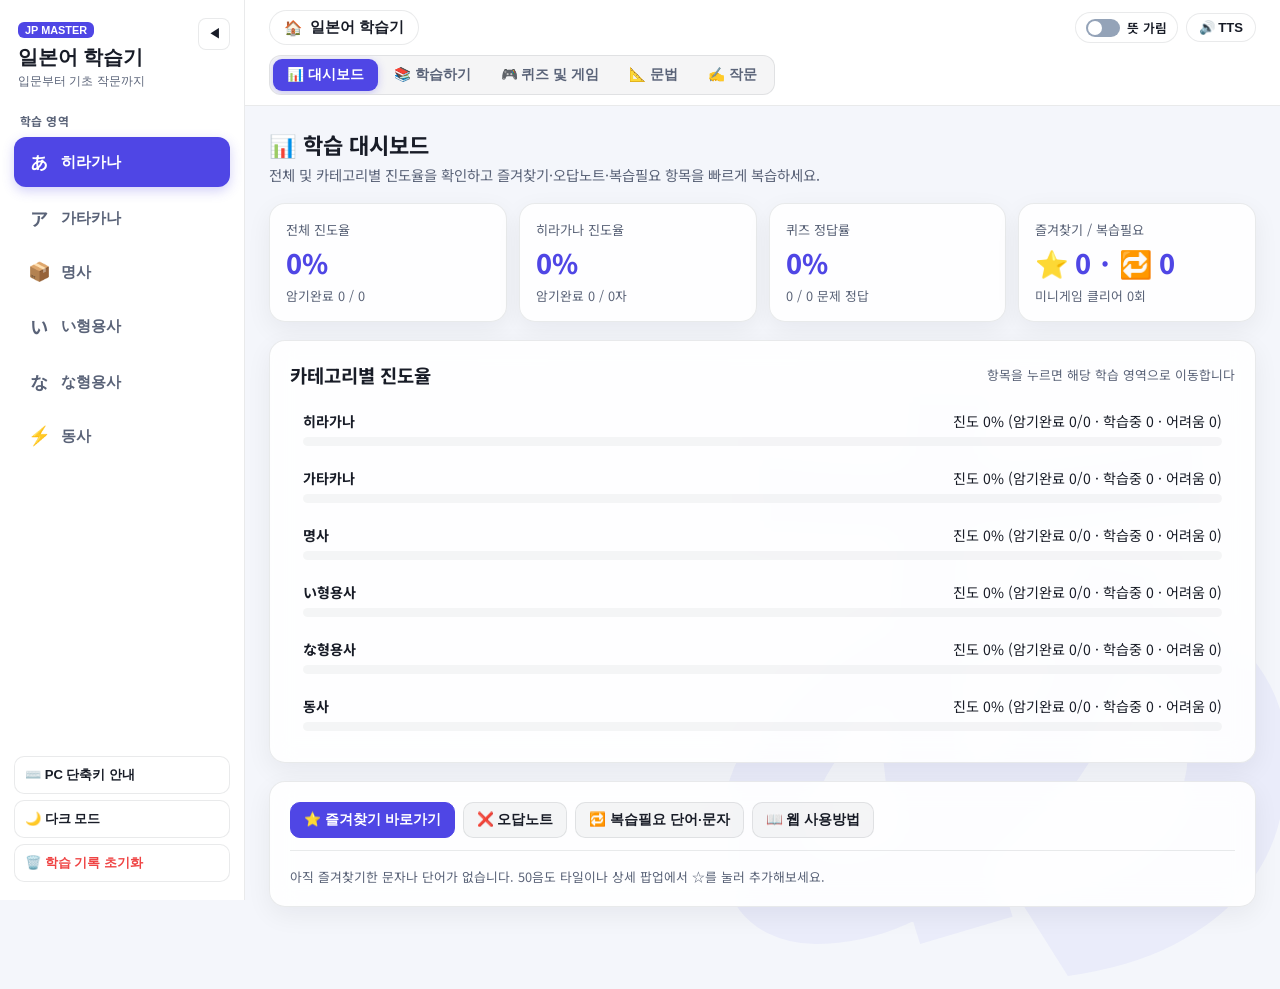
==== commit 5d1a1b84: "Update index.html" ====
--- a/index.html
+++ b/index.html
@@ -4,6 +4,7 @@
   <meta charset="UTF-8" />
   <meta name="viewport" content="width=device-width, initial-scale=1.0, maximum-scale=1.0, user-scalable=no" />
   <title>입문부터 기초 작문까지: 인터랙티브 일본어 학습기</title>
+  <link rel="icon" href="data:," />
   <link rel="preconnect" href="https://fonts.googleapis.com">
   <link rel="preconnect" href="https://fonts.gstatic.com" crossorigin>
   <link href="https://fonts.googleapis.com/css2?family=Noto+Sans+JP:wght@400;500;700;900&family=Noto+Sans+KR:wght@400;500;700&display=swap" rel="stylesheet">
@@ -14,7 +15,7 @@
   <div class="bg-watermark" aria-hidden="true">あ</div>
 
   <div class="app-shell" id="appShell">
-    <!-- PC 좌측 접이식 사이드바 (학습 영역 선택) -->
+    <!-- PC 좌측 접이식 사이드바 -->
     <aside class="sidebar" id="pcSidebar" aria-label="PC 학습 영역 사이드바">
       <div class="sidebar-top">
         <button type="button" class="brand home-trigger" title="홈(대시보드)으로 이동 [단축키: H]">
@@ -62,20 +63,18 @@
       </div>
     </aside>
 
-    <!-- 메인 래퍼 -->
+    <!-- 메인 콘텐츠 래퍼 -->
     <div class="main-wrapper">
-      <!-- 상단 통합 헤더 (홈 버튼 + 상단 주요 메뉴 탭 + 컨트롤) -->
+      <!-- 상단 통합 헤더 -->
       <header class="top-header">
         <div class="header-top-row">
-          <!-- 상단 홈 버튼 -->
-          <button type="button" id="headerHomeBtn" class="home-btn home-trigger" title="홈(대시보드)으로 이동">
+          <button type="button" id="headerHomeBtn" class="home-btn home-trigger" title="홈(대시보드)으로 이동 [단축키: H]">
             <span class="home-icon">🏠</span>
             <span class="home-title">일본어 학습기</span>
           </button>
 
-          <!-- 우측 컨트롤: 뜻 가림 슬라이드 토글 + TTS 테스트/상태 + 테마 -->
           <div class="header-controls">
-            <label class="hide-meaning-switch" title="뜻 가림 토글 [단축키: M]">
+            <label class="hide-meaning-switch" title="뜻·로마자·해석 가림 토글 [단축키: M]">
               <input type="checkbox" id="hideMeaningToggle" />
               <span class="slider-track"></span>
               <span class="slider-label">뜻 가림</span>
@@ -91,7 +90,7 @@
           </div>
         </div>
 
-        <!-- 상단 주요 5개 메뉴 탭 (PC: 연결된 세그먼트 탭 / 모바일: 상단 스크롤·균등 탭) -->
+        <!-- 상단 주요 5개 메뉴 탭 -->
         <nav class="primary-top-tabs" role="tablist" aria-label="주요 학습 메뉴">
           <button type="button" class="top-tab-btn active" data-tab="dashboard">📊 대시보드</button>
           <button type="button" class="top-tab-btn" data-tab="study">📚 학습하기</button>
@@ -101,30 +100,27 @@
         </nav>
       </header>
 
-      <!-- 메인 콘텐츠 영역 -->
+      <!-- 메인 화면 영역 -->
       <main class="content-area">
-        <!-- 1. 대시보드 (홈페이지) -->
+        <!-- 1. 홈(대시보드) -->
         <section id="tab-dashboard" class="tab-panel active">
           <div class="panel-header">
             <h2>📊 학습 대시보드</h2>
-            <p>전체 및 카테고리별 숙련도를 확인하고 즐겨찾기·오답·복습 항목을 바로 학습하세요.</p>
-          </div>
-
-          <!-- 상단 핵심 요약 카드 -->
+            <p>전체 및 카테고리별 진도율을 확인하고 즐겨찾기·오답노트·복습필요 항목을 빠르게 복습하세요.</p>
+          </div>
+
           <div id="dashboardStats" class="stats-grid"></div>
 
-          <!-- 카테고리별 진도율 -->
           <div class="card">
             <div class="card-title-row">
               <h3>카테고리별 진도율</h3>
-              <span class="hint-text">카테고리를 클릭하면 학습하기 화면으로 이동합니다</span>
+              <span class="hint-text">항목을 누르면 해당 학습 영역으로 이동합니다</span>
             </div>
             <div id="categoryProgressList" class="progress-list"></div>
           </div>
 
-          <!-- 대시보드 유틸리티 서브 탭 (즐겨찾기 / 오답노트 / 복습필요 / 웹 사용방법) -->
           <div class="card">
-            <div class="dash-util-tabs" role="tablist">
+            <div class="dash-util-tabs" role="tablist" aria-label="대시보드 복습 및 가이드 탭">
               <button type="button" class="dash-util-btn active" data-util="favorites">⭐ 즐겨찾기 바로가기</button>
               <button type="button" class="dash-util-btn" data-util="wrong">❌ 오답노트</button>
               <button type="button" class="dash-util-btn" data-util="review">🔁 복습필요 단어·문자</button>
@@ -134,12 +130,11 @@
           </div>
         </section>
 
-        <!-- 2. 학습하기 탭 (히라가나 심화 + 타 카테고리) -->
+        <!-- 2. 학습하기 -->
         <section id="tab-study" class="tab-panel">
-          <!-- 현재 선택된 영역 배지 및 작은 진도표 요약 -->
           <div id="studySummaryBanner" class="study-summary-banner"></div>
 
-          <!-- 히라가나 전용 서브 탭 (50음도 / 플래시카드 / 획순&따라쓰기 / 연상 암기법 / 문자별 단어·예문) -->
+          <!-- 히라가나 전용 서브 탭 -->
           <div id="hiraganaSubTabs" class="sub-tabs">
             <button type="button" class="sub-btn active" data-mode="chart">🀄 50음도 표</button>
             <button type="button" class="sub-btn" data-mode="flashcard">🗂️ 문자별 플래시카드</button>
@@ -148,7 +143,7 @@
             <button type="button" class="sub-btn" data-mode="examples">📖 문자별 단어·예문</button>
           </div>
 
-          <!-- 타 카테고리(가타카나/명사/형용사/동사)용 기본 서브 탭 -->
+          <!-- 타 카테고리 서브 탭 -->
           <div id="generalSubTabs" class="sub-tabs hidden">
             <button type="button" class="sub-btn active" data-mode="chart">📋 목록·문자표</button>
             <button type="button" class="sub-btn" data-mode="flashcard">🗂️ 플래시카드</button>
@@ -158,11 +153,11 @@
           <div id="studyContainer" class="study-container"></div>
         </section>
 
-        <!-- 3. 퀴즈 및 게임 탭 -->
+        <!-- 3. 퀴즈 및 게임 -->
         <section id="tab-quiz" class="tab-panel">
           <div class="panel-header">
             <h2>🎮 퀴즈 및 미니게임</h2>
-            <p>틀린 문제는 오답노트와 복습필요 목록에 자동 저장됩니다.</p>
+            <p>틀린 문제는 오답노트와 복습필요 목록에 자동 기록됩니다.</p>
           </div>
 
           <div class="sub-tabs">
@@ -175,27 +170,27 @@
           <div id="quizContainer" class="quiz-container"></div>
         </section>
 
-        <!-- 4. 문법 탭 -->
+        <!-- 4. 문법 -->
         <section id="tab-grammar" class="tab-panel">
           <div class="panel-header">
             <h2>📐 기초 문법 학습</h2>
-            <p>명사·い형용사·な형용사·동사의 핵심 문형과 활용 규칙을 익힙니다.</p>
+            <p>명사·い형용사·な형용사·동사의 핵심 문형과 활용 규칙을 단계별로 익힙니다.</p>
           </div>
           <div id="grammarContainer" class="roadmap-grid"></div>
         </section>
 
-        <!-- 5. 작문 탭 -->
+        <!-- 5. 작문 -->
         <section id="tab-writing_comp" class="tab-panel">
           <div class="panel-header">
             <h2>✍️ 읽기 및 작문 연습</h2>
-            <p>한국어 뜻과 힌트를 보고 직접 일본어 문장을 완성해보세요.</p>
+            <p>한국어 뜻과 힌트를 보고 일본어 문장을 완성해보세요.</p>
           </div>
           <div id="writingCompContainer"></div>
         </section>
       </main>
     </div>
 
-    <!-- 모바일 하단 고정 카테고리 탭 (히라가나 / 가타카나 / 명사 / い형용사 / な형용사 / 동사) -->
+    <!-- 모바일 하단 고정 카테고리 탭 -->
     <nav class="mobile-bottom-cats" aria-label="모바일 학습 영역 탭">
       <button type="button" class="cat-nav-btn active" data-cat="hiragana">
         <span class="jp-font">あ</span>
@@ -224,7 +219,7 @@
     </nav>
   </div>
 
-  <!-- 50음도 문자 상세 정보 팝업 (Modal) -->
+  <!-- 50음도 문자 상세 정보 팝업 -->
   <div id="charDetailModal" class="modal-backdrop hidden" role="dialog" aria-modal="true" aria-labelledby="modalCharTitle">
     <div class="modal-card">
       <button type="button" id="closeCharModalBtn" class="modal-close-btn" aria-label="팝업 닫기">✕</button>
@@ -241,8 +236,8 @@
         <li><kbd>H</kbd> : 홈(대시보드)으로 이동</li>
         <li><kbd>1</kbd> ~ <kbd>5</kbd> : 상단 메뉴 전환 (대시보드 / 학습하기 / 퀴즈 / 문법 / 작문)</li>
         <li><kbd>←</kbd> / <kbd>→</kbd> : 이전 / 다음 문자·카드 이동</li>
-        <li><kbd>Space</kbd> : 플래시카드 뒤집기 / 애니메이션 재생·일시정지</li>
-        <li><kbd>S</kbd> : 현재 문자·단어 TTS 음성 재생</li>
+        <li><kbd>Space</kbd> : 플래시카드 뒤집기 / 획순 애니메이션 재생·일시정지</li>
+        <li><kbd>S</kbd> : 현재 항목 TTS 음성 재생</li>
         <li><kbd>M</kbd> : 뜻 가림 토글 켜기/끄기</li>
         <li><kbd>F</kbd> : 현재 문자 즐겨찾기 토글</li>
         <li><kbd>B</kbd> : PC 좌측 사이드바 열기/닫기</li>
@@ -251,16 +246,10 @@
     </div>
   </div>
 
-<!-- 1. 카테고리별 데이터 파일 먼저 로드 -->
-  <script src="data/hiragana.js"></script>
-
-
-  <!-- 2. 통합 DB 허브 및 앱 스크립트 로드 -->
   <script src="db.js"></script>
   <script src="data.js"></script>
   <script src="study.js"></script>
   <script src="quiz.js"></script>
   <script src="app.js"></script>
 </body>
-</body>
 </html>
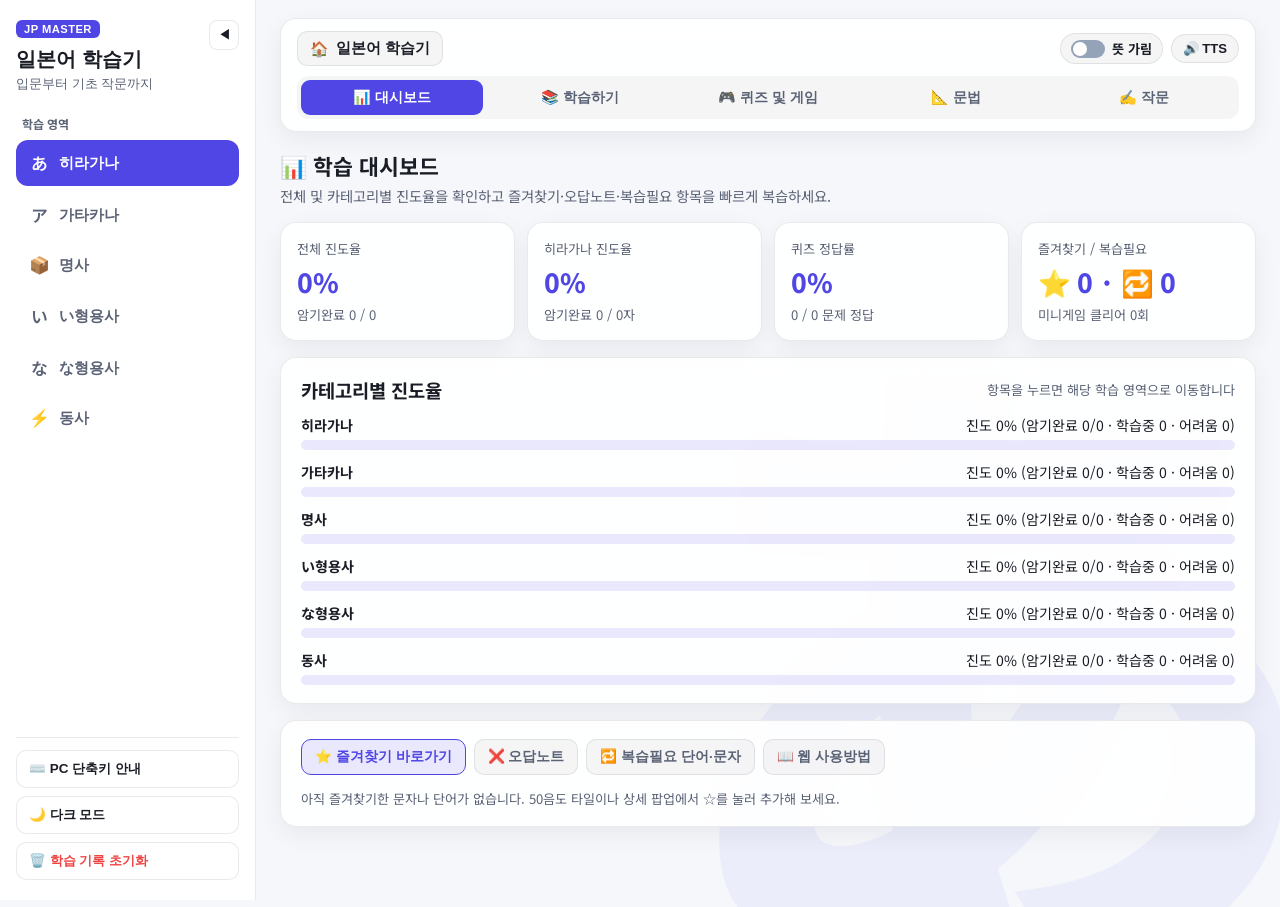
==== commit 214a4617: "Update index.html" ====
--- a/index.html
+++ b/index.html
@@ -245,7 +245,7 @@
       </ul>
     </div>
   </div>
-
+  <script src="hiragana.js"></script>
   <script src="db.js"></script>
   <script src="data.js"></script>
   <script src="study.js"></script>
--- a/style.css
+++ b/style.css
@@ -1,58 +1,37 @@
 :root {
-  --bg-main: #f4f6fb;
+  --bg-main: #f6f7fb;
   --bg-card: rgba(255, 255, 255, 0.9);
   --bg-sidebar: rgba(255, 255, 255, 0.96);
   --bg-subtle: rgba(15, 23, 42, 0.04);
-  --text-primary: #181c27;
-  --text-secondary: #5a6378;
+  --text-primary: #1a1d26;
+  --text-secondary: #5a6275;
   --accent: #4f46e5;
-  --accent-hover: #4338ca;
   --accent-soft: rgba(79, 70, 229, 0.12);
-
-  /* 4단계 학습 상태 색상 */
+  --success: #10b981;
+  --warning: #f59e0b;
+  --danger: #ef4444;
   --st-unlearned: #94a3b8;
-  --st-unlearned-bg: rgba(148, 163, 184, 0.14);
   --st-learning: #3b82f6;
-  --st-learning-bg: rgba(59, 130, 246, 0.14);
   --st-hard: #f59e0b;
-  --st-hard-bg: rgba(245, 158, 11, 0.16);
   --st-mastered: #10b981;
-  --st-mastered-bg: rgba(16, 185, 129, 0.16);
-
-  --danger: #ef4444;
-  --danger-bg: rgba(239, 68, 68, 0.12);
-  --star-color: #eab308;
   --border: rgba(15, 23, 42, 0.09);
   --watermark-color: rgba(79, 70, 229, 0.055);
-  --shadow: 0 8px 26px rgba(15, 23, 42, 0.06);
+  --shadow: 0 8px 24px rgba(15, 23, 42, 0.06);
   --radius: 16px;
 }
 
 [data-theme="dark"] {
-  --bg-main: #0d1017;
-  --bg-card: rgba(24, 29, 42, 0.9);
-  --bg-sidebar: rgba(18, 22, 33, 0.96);
+  --bg-main: #0f1117;
+  --bg-card: rgba(26, 30, 42, 0.9);
+  --bg-sidebar: rgba(19, 22, 32, 0.96);
   --bg-subtle: rgba(255, 255, 255, 0.05);
   --text-primary: #f1f5f9;
   --text-secondary: #94a3b8;
   --accent: #818cf8;
-  --accent-hover: #6366f1;
   --accent-soft: rgba(129, 140, 248, 0.16);
-
-  --st-unlearned: #64748b;
-  --st-unlearned-bg: rgba(100, 116, 139, 0.18);
-  --st-learning: #60a5fa;
-  --st-learning-bg: rgba(96, 165, 250, 0.18);
-  --st-hard: #fbbf24;
-  --st-hard-bg: rgba(251, 191, 36, 0.18);
-  --st-mastered: #34d399;
-  --st-mastered-bg: rgba(52, 211, 153, 0.18);
-
-  --danger: #f87171;
-  --danger-bg: rgba(248, 113, 113, 0.16);
   --border: rgba(255, 255, 255, 0.1);
   --watermark-color: rgba(129, 140, 248, 0.06);
-  --shadow: 0 12px 30px rgba(0, 0, 0, 0.4);
+  --shadow: 0 10px 28px rgba(0, 0, 0, 0.35);
 }
 
 * {
@@ -78,18 +57,9 @@
   display: none !important;
 }
 
-/* 뜻 가림 모드 활성화 시 적용 */
-body.hide-meaning .meaning-mask {
-  filter: blur(6px);
-  background: var(--bg-subtle);
-  border-radius: 6px;
-  user-select: none;
-  cursor: pointer;
-  transition: filter 0.2s ease;
-}
-body.hide-meaning .meaning-mask:hover,
-body.hide-meaning .meaning-mask.revealed {
-  filter: none;
+.hint-text {
+  font-size: 0.82rem;
+  color: var(--text-secondary);
 }
 
 /* 대형 히라가나 'あ' 배경 워터마크 */
@@ -105,9 +75,26 @@
   pointer-events: none;
   user-select: none;
   z-index: 0;
-}
-
-/* 앱 레이아웃 */
+  transition: color 0.3s ease;
+}
+
+/* 뜻 가림 모드 */
+body.hide-meaning .meaning-mask:not(.revealed) {
+  background: var(--accent-soft);
+  color: transparent;
+  border-radius: 6px;
+  user-select: none;
+  cursor: pointer;
+  padding: 0 4px;
+}
+
+body.hide-meaning .meaning-mask.revealed {
+  outline: 1px dashed var(--accent);
+  border-radius: 6px;
+  padding: 0 4px;
+}
+
+/* 앱 셸 & PC 접이식 사이드바 */
 .app-shell {
   position: relative;
   z-index: 1;
@@ -115,33 +102,34 @@
   min-height: 100vh;
 }
 
-/* ================= PC 좌측 접이식 사이드바 ================= */
 .sidebar {
-  width: 245px;
+  width: 256px;
+  min-width: 256px;
   background: var(--bg-sidebar);
-  backdrop-filter: blur(14px);
+  backdrop-filter: blur(12px);
   border-right: 1px solid var(--border);
-  padding: 18px 14px;
+  padding: 20px 16px;
   display: flex;
   flex-direction: column;
   justify-content: space-between;
   position: sticky;
   top: 0;
   height: 100vh;
-  transition: width 0.25s ease, padding 0.25s ease;
-  flex-shrink: 0;
+  transition: width 0.22s ease, min-width 0.22s ease, padding 0.22s ease;
+  overflow: hidden;
 }
 
 .sidebar.collapsed {
   width: 72px;
-  padding: 18px 10px;
+  min-width: 72px;
+  padding: 20px 10px;
 }
 
 .sidebar-top {
   display: flex;
   align-items: flex-start;
   justify-content: space-between;
-  gap: 6px;
+  gap: 8px;
 }
 
 .brand {
@@ -150,72 +138,56 @@
   text-align: left;
   color: var(--text-primary);
   cursor: pointer;
-  padding: 4px;
-  border-radius: 10px;
+  flex: 1;
+}
+
+.sidebar.collapsed .brand h1,
+.sidebar.collapsed .brand .brand-sub,
+.sidebar.collapsed .sidebar-section-label,
+.sidebar.collapsed .cat-text,
+.sidebar.collapsed .utility-btn .btn-label {
+  display: none;
+}
+
+.sidebar-toggle-btn {
+  width: 30px;
+  height: 30px;
+  border-radius: 8px;
+  border: 1px solid var(--border);
+  background: var(--bg-card);
+  color: var(--text-primary);
+  cursor: pointer;
+  flex-shrink: 0;
 }
 
 .brand-badge {
   display: inline-block;
   background: var(--accent);
   color: #fff;
-  font-size: 0.68rem;
-  font-weight: 700;
-  padding: 2px 7px;
+  font-size: 0.7rem;
+  font-weight: 700;
+  padding: 3px 8px;
   border-radius: 6px;
+  letter-spacing: 0.04em;
 }
 
 .brand h1 {
-  font-size: 1.22rem;
-  margin-top: 6px;
-  white-space: nowrap;
+  font-size: 1.25rem;
+  margin-top: 8px;
 }
 
 .brand-sub {
-  font-size: 0.78rem;
+  font-size: 0.82rem;
   color: var(--text-secondary);
   margin-top: 2px;
-  white-space: nowrap;
-}
-
-.sidebar.collapsed .brand h1,
-.sidebar.collapsed .brand-sub,
-.sidebar.collapsed .sidebar-section-label,
-.sidebar.collapsed .cat-text,
-.sidebar.collapsed .utility-btn {
-  display: none;
-}
-
-.sidebar.collapsed .sidebar-top {
-  flex-direction: column;
-  align-items: center;
-}
-
-.sidebar-toggle-btn {
-  width: 32px;
-  height: 32px;
-  border-radius: 8px;
-  border: 1px solid var(--border);
-  background: var(--bg-card);
-  color: var(--text-primary);
-  cursor: pointer;
-  display: flex;
-  align-items: center;
-  justify-content: center;
-  font-size: 0.8rem;
-  flex-shrink: 0;
-}
-
-.sidebar-toggle-btn:hover {
-  border-color: var(--accent);
-  color: var(--accent);
 }
 
 .sidebar-section-label {
-  font-size: 0.74rem;
-  font-weight: 700;
-  color: var(--text-secondary);
-  margin: 18px 0 8px 6px;
-  letter-spacing: 0.04em;
+  font-size: 0.75rem;
+  font-weight: 700;
+  color: var(--text-secondary);
+  text-transform: uppercase;
+  margin: 22px 0 8px 6px;
 }
 
 .category-side-nav {
@@ -229,28 +201,20 @@
   display: flex;
   align-items: center;
   gap: 10px;
-  width: 100%;
-  padding: 11px 12px;
+  padding: 10px 12px;
   border-radius: 12px;
   border: 1px solid transparent;
   background: transparent;
   color: var(--text-secondary);
-  font-size: 0.94rem;
+  font-size: 0.92rem;
   font-weight: 600;
   cursor: pointer;
-  transition: all 0.18s;
-  text-align: left;
+  transition: all 0.18s ease;
 }
 
 .sidebar.collapsed .cat-nav-btn {
   justify-content: center;
-  padding: 12px 0;
-}
-
-.cat-icon {
-  font-size: 1.15rem;
-  width: 24px;
-  text-align: center;
+  padding: 10px 6px;
 }
 
 .cat-nav-btn:hover {
@@ -261,86 +225,101 @@
 .cat-nav-btn.active {
   background: var(--accent);
   color: #fff;
-  box-shadow: 0 4px 12px rgba(79, 70, 229, 0.25);
+}
+
+.cat-icon {
+  font-size: 1.05rem;
+  width: 20px;
+  text-align: center;
+  flex-shrink: 0;
 }
 
 .sidebar-footer {
   display: flex;
   flex-direction: column;
-  gap: 6px;
+  gap: 8px;
+  padding-top: 12px;
+  border-top: 1px solid var(--border);
 }
 
 .utility-btn {
-  padding: 9px 10px;
+  padding: 9px 12px;
   border-radius: 10px;
   border: 1px solid var(--border);
   background: var(--bg-card);
   color: var(--text-primary);
-  font-size: 0.82rem;
+  font-size: 0.84rem;
   font-weight: 600;
   cursor: pointer;
   text-align: left;
+  white-space: nowrap;
+}
+
+.sidebar.collapsed .utility-btn {
+  text-align: center;
+  padding: 9px 6px;
 }
 
 .utility-btn.danger {
   color: var(--danger);
 }
 
-/* ================= 메인 래퍼 & 상단 통합 헤더 ================= */
+/* 메인 래퍼 및 상단 헤더 */
 .main-wrapper {
   flex: 1;
+  max-width: 1140px;
+  margin: 0 auto;
+  padding: 18px 24px 64px;
+  width: 100%;
   min-width: 0;
-  display: flex;
-  flex-direction: column;
 }
 
 .top-header {
+  background: var(--bg-card);
+  backdrop-filter: blur(12px);
+  border: 1px solid var(--border);
+  border-radius: var(--radius);
+  padding: 12px 16px;
+  box-shadow: var(--shadow);
+  margin-bottom: 18px;
   position: sticky;
-  top: 0;
-  z-index: 25;
-  background: var(--bg-sidebar);
-  backdrop-filter: blur(14px);
-  border-bottom: 1px solid var(--border);
-  padding: 10px 24px;
-  display: flex;
-  flex-direction: column;
+  top: 12px;
+  z-index: 20;
+}
+
+.header-top-row {
+  display: flex;
+  align-items: center;
+  justify-content: space-between;
   gap: 10px;
-}
-
-.header-top-row {
-  display: flex;
-  align-items: center;
-  justify-content: space-between;
-  gap: 12px;
+  margin-bottom: 10px;
 }
 
 .home-btn {
   display: inline-flex;
   align-items: center;
   gap: 8px;
-  padding: 7px 14px;
-  border-radius: 999px;
-  border: 1px solid var(--border);
-  background: var(--bg-card);
+  background: var(--bg-subtle);
+  border: 1px solid var(--border);
   color: var(--text-primary);
+  padding: 7px 12px;
+  border-radius: 10px;
   font-weight: 700;
   font-size: 0.92rem;
   cursor: pointer;
-  transition: all 0.2s;
 }
 
 .home-btn:hover {
   border-color: var(--accent);
-  color: var(--accent);
 }
 
 .header-controls {
   display: flex;
   align-items: center;
   gap: 8px;
-}
-
-/* 슬라이드 뜻 가림 토글 스위치 */
+  flex-wrap: wrap;
+}
+
 .hide-meaning-switch {
   display: inline-flex;
   align-items: center;
@@ -348,11 +327,10 @@
   padding: 5px 10px;
   border-radius: 999px;
   border: 1px solid var(--border);
-  background: var(--bg-card);
-  cursor: pointer;
-  font-size: 0.8rem;
-  font-weight: 600;
-  user-select: none;
+  background: var(--bg-subtle);
+  cursor: pointer;
+  font-size: 0.82rem;
+  font-weight: 700;
 }
 
 .hide-meaning-switch input {
@@ -369,7 +347,7 @@
 }
 
 .slider-track::after {
-  content: '';
+  content: "";
   position: absolute;
   top: 2px;
   left: 2px;
@@ -389,10 +367,10 @@
 }
 
 .icon-pill-btn {
-  padding: 6px 12px;
+  padding: 6px 11px;
   border-radius: 999px;
   border: 1px solid var(--border);
-  background: var(--bg-card);
+  background: var(--bg-subtle);
   color: var(--text-primary);
   font-size: 0.82rem;
   font-weight: 700;
@@ -401,59 +379,47 @@
 
 .icon-pill-btn:hover {
   border-color: var(--accent);
-  color: var(--accent);
 }
 
 .mobile-only {
   display: none;
 }
 
-/* PC 상단 연결된 세그먼트 탭 바 */
+/* 상단 주요 5개 세그먼트 탭 */
 .primary-top-tabs {
-  display: inline-flex;
-  align-self: flex-start;
+  display: flex;
+  gap: 6px;
   background: var(--bg-subtle);
-  border: 1px solid var(--border);
+  padding: 4px;
   border-radius: 12px;
-  padding: 3px;
-  gap: 2px;
   overflow-x: auto;
-  max-width: 100%;
   scrollbar-width: none;
 }
-.primary-top-tabs::-webkit-scrollbar { display: none; }
+
+.primary-top-tabs::-webkit-scrollbar {
+  display: none;
+}
 
 .top-tab-btn {
-  padding: 7px 14px;
+  flex: 1;
+  min-width: max-content;
+  padding: 8px 12px;
   border: none;
   border-radius: 9px;
   background: transparent;
   color: var(--text-secondary);
-  font-size: 0.86rem;
-  font-weight: 600;
-  white-space: nowrap;
-  cursor: pointer;
-  transition: all 0.18s;
-}
-
-.top-tab-btn:hover {
-  color: var(--text-primary);
+  font-size: 0.88rem;
+  font-weight: 700;
+  cursor: pointer;
+  transition: all 0.18s ease;
 }
 
 .top-tab-btn.active {
   background: var(--accent);
   color: #fff;
-  box-shadow: 0 2px 8px rgba(79, 70, 229, 0.28);
-}
-
-/* ================= 콘텐츠 영역 ================= */
-.content-area {
-  max-width: 1120px;
-  width: 100%;
-  margin: 0 auto;
-  padding: 22px 24px 64px;
-}
-
+}
+
+/* 탭 패널 & 카드 */
 .tab-panel {
   display: none;
 }
@@ -469,12 +435,14 @@
 }
 
 .panel-header {
-  margin-bottom: 18px;
-}
+  margin-bottom: 16px;
+}
+
 .panel-header h2 {
-  font-size: 1.38rem;
+  font-size: 1.35rem;
   margin-bottom: 4px;
 }
+
 .panel-header p {
   font-size: 0.9rem;
   color: var(--text-secondary);
@@ -482,34 +450,29 @@
 
 .card {
   background: var(--bg-card);
-  backdrop-filter: blur(12px);
+  backdrop-filter: blur(10px);
   border: 1px solid var(--border);
   border-radius: var(--radius);
-  padding: 20px;
+  padding: 18px 20px;
   box-shadow: var(--shadow);
-  margin-bottom: 18px;
+  margin-bottom: 16px;
 }
 
 .card-title-row {
   display: flex;
   justify-content: space-between;
   align-items: center;
+  gap: 10px;
   flex-wrap: wrap;
-  gap: 8px;
   margin-bottom: 12px;
 }
 
-.hint-text {
-  font-size: 0.8rem;
-  color: var(--text-secondary);
-}
-
-/* ================= 대시보드 & 유틸리티 탭 ================= */
+/* 대시보드 */
 .stats-grid {
   display: grid;
-  grid-template-columns: repeat(auto-fit, minmax(175px, 1fr));
+  grid-template-columns: repeat(auto-fit, minmax(180px, 1fr));
   gap: 12px;
-  margin-bottom: 18px;
+  margin-bottom: 16px;
 }
 
 .stat-box {
@@ -526,36 +489,28 @@
 }
 
 .stat-value {
-  font-size: 1.68rem;
+  font-size: 1.65rem;
   font-weight: 800;
   color: var(--accent);
   margin-top: 4px;
 }
 
 .progress-item {
-  padding: 10px 12px;
-  border-radius: 12px;
-  border: 1px solid transparent;
-  cursor: pointer;
-  transition: all 0.18s;
-}
-
-.progress-item:hover {
-  background: var(--accent-soft);
-  border-color: var(--accent);
+  margin-top: 12px;
+  cursor: pointer;
 }
 
 .progress-top {
   display: flex;
   justify-content: space-between;
   font-size: 0.88rem;
-  margin-bottom: 6px;
+  margin-bottom: 5px;
 }
 
 .progress-track {
   width: 100%;
-  height: 9px;
-  background: var(--bg-subtle);
+  height: 10px;
+  background: var(--accent-soft);
   border-radius: 999px;
   overflow: hidden;
 }
@@ -571,9 +526,7 @@
   display: flex;
   flex-wrap: wrap;
   gap: 8px;
-  border-bottom: 1px solid var(--border);
-  padding-bottom: 12px;
-  margin-bottom: 16px;
+  margin-bottom: 14px;
 }
 
 .dash-util-btn {
@@ -581,15 +534,15 @@
   border-radius: 10px;
   border: 1px solid var(--border);
   background: var(--bg-subtle);
-  color: var(--text-primary);
+  color: var(--text-secondary);
   font-size: 0.85rem;
-  font-weight: 600;
+  font-weight: 700;
   cursor: pointer;
 }
 
 .dash-util-btn.active {
-  background: var(--accent);
-  color: #fff;
+  background: var(--accent-soft);
+  color: var(--accent);
   border-color: var(--accent);
 }
 
@@ -600,16 +553,17 @@
 }
 
 .util-mini-card {
-  display: flex;
-  align-items: center;
+  border: 1px solid var(--border);
+  border-radius: 12px;
+  padding: 12px;
+  background: var(--bg-subtle);
+  display: flex;
   justify-content: space-between;
-  padding: 12px 14px;
-  border-radius: 12px;
-  border: 1px solid var(--border);
-  background: var(--bg-subtle);
-}
-
-/* ================= 학습하기 상단 요약 진도표 & 서브 탭 ================= */
+  align-items: center;
+  gap: 8px;
+}
+
+/* 학습 요약 배너 & 서브 탭 */
 .study-summary-banner {
   background: var(--bg-card);
   border: 1px solid var(--border);
@@ -623,23 +577,24 @@
   display: flex;
   justify-content: space-between;
   align-items: center;
+  gap: 10px;
   flex-wrap: wrap;
-  gap: 10px;
-  margin-bottom: 10px;
+  margin-bottom: 8px;
 }
 
 .summary-pills {
   display: flex;
+  gap: 6px;
   flex-wrap: wrap;
-  gap: 8px;
 }
 
 .summary-pill {
-  font-size: 0.8rem;
-  font-weight: 700;
-  padding: 4px 10px;
+  font-size: 0.78rem;
+  font-weight: 700;
+  padding: 4px 9px;
   border-radius: 999px;
-  background: var(--bg-subtle);
+  background: var(--accent-soft);
+  color: var(--accent);
 }
 
 .sub-tabs {
@@ -649,31 +604,33 @@
   margin-bottom: 16px;
 }
 
-.sub-btn, .quiz-mode-btn {
-  padding: 9px 14px;
-  border-radius: 11px;
+.sub-btn,
+.quiz-mode-btn {
+  padding: 9px 13px;
+  border-radius: 10px;
   border: 1px solid var(--border);
   background: var(--bg-card);
   color: var(--text-primary);
   font-size: 0.86rem;
-  font-weight: 600;
-  cursor: pointer;
-  transition: all 0.16s;
-}
-
-.sub-btn.active, .quiz-mode-btn.active {
-  background: var(--accent);
-  color: #fff;
+  font-weight: 700;
+  cursor: pointer;
+}
+
+.sub-btn.active,
+.quiz-mode-btn.active {
+  background: var(--accent-soft);
+  color: var(--accent);
   border-color: var(--accent);
 }
 
-/* ================= 50음도 타일 & 4단계 상태 ================= */
+/* 50음도 범례 & 타일 */
 .kana-legend {
   display: flex;
   flex-wrap: wrap;
-  gap: 10px;
-  margin-bottom: 14px;
+  gap: 12px;
   font-size: 0.8rem;
+  color: var(--text-secondary);
+  margin-bottom: 12px;
 }
 
 .legend-item {
@@ -683,11 +640,12 @@
 }
 
 .dot {
-  width: 10px;
-  height: 10px;
+  width: 9px;
+  height: 9px;
   border-radius: 50%;
   display: inline-block;
 }
+
 .dot.unlearned { background: var(--st-unlearned); }
 .dot.learning { background: var(--st-learning); }
 .dot.hard { background: var(--st-hard); }
@@ -699,15 +657,21 @@
   gap: 10px;
 }
 
+.vocab-grid {
+  display: grid;
+  grid-template-columns: repeat(auto-fill, minmax(210px, 1fr));
+  gap: 10px;
+}
+
 .char-card {
   position: relative;
   background: var(--bg-card);
-  border: 2px solid var(--border);
+  border: 1.5px solid var(--border);
   border-radius: 14px;
-  padding: 14px 6px 10px;
+  padding: 14px 8px 10px;
   text-align: center;
   cursor: pointer;
-  transition: transform 0.15s, border-color 0.15s;
+  transition: transform 0.15s ease, border-color 0.15s ease;
 }
 
 .char-card:hover {
@@ -715,171 +679,60 @@
   border-color: var(--accent);
 }
 
-.char-card.status-unlearned { border-color: var(--border); }
-.char-card.status-learning { border-color: var(--st-learning); background: var(--st-learning-bg); }
-.char-card.status-hard { border-color: var(--st-hard); background: var(--st-hard-bg); }
-.char-card.status-mastered { border-color: var(--st-mastered); background: var(--st-mastered-bg); }
-
 .char-card.empty {
   visibility: hidden;
   pointer-events: none;
 }
 
+.char-card.status-learning { border-color: var(--st-learning); }
+.char-card.status-hard { border-color: var(--st-hard); background: rgba(245, 158, 11, 0.06); }
+.char-card.status-mastered { border-color: var(--st-mastered); background: rgba(16, 185, 129, 0.08); }
+
 .tile-fav-btn {
   position: absolute;
   top: 6px;
-  right: 6px;
+  right: 7px;
   background: transparent;
   border: none;
   font-size: 1rem;
+  color: var(--text-secondary);
   cursor: pointer;
   line-height: 1;
-  color: var(--st-unlearned);
-  z-index: 2;
 }
 
 .tile-fav-btn.active {
-  color: var(--star-color);
+  color: #f59e0b;
+}
+
+.char-jp {
+  font-size: 1.8rem;
+  font-weight: 800;
+}
+
+.char-romaji {
+  font-size: 0.82rem;
+  color: var(--text-secondary);
+  margin-top: 3px;
 }
 
 .tile-status-tag {
   display: inline-block;
-  margin-top: 5px;
-  font-size: 0.68rem;
-  font-weight: 700;
-  padding: 2px 6px;
-  border-radius: 6px;
-  background: rgba(127, 127, 127, 0.12);
-}
-
-.char-jp {
-  font-size: 1.85rem;
-  font-weight: 800;
-}
-
-.char-romaji {
-  font-size: 0.8rem;
-  color: var(--text-secondary);
-  margin-top: 2px;
-}
-
-.vocab-grid {
-  display: grid;
-  grid-template-columns: repeat(auto-fill, minmax(230px, 1fr));
-  gap: 12px;
-}
-
-/* ================= 50음도 상세 팝업 모달 ================= */
-.modal-backdrop {
-  position: fixed;
-  inset: 0;
-  background: rgba(10, 14, 24, 0.62);
-  backdrop-filter: blur(5px);
-  z-index: 100;
-  display: flex;
-  align-items: center;
-  justify-content: center;
-  padding: 16px;
-}
-
-.modal-card {
-  position: relative;
-  width: 100%;
-  max-width: 620px;
-  max-height: 90vh;
-  overflow-y: auto;
-  background: var(--bg-sidebar);
-  border: 1px solid var(--border);
-  border-radius: 22px;
-  padding: 24px;
-  box-shadow: 0 20px 50px rgba(0, 0, 0, 0.35);
-}
-
-.modal-card.small-modal {
-  max-width: 440px;
-}
-
-.modal-close-btn {
-  position: sticky;
-  top: 0;
-  float: right;
-  width: 34px;
-  height: 34px;
-  border-radius: 50%;
-  border: 1px solid var(--border);
-  background: var(--bg-card);
-  color: var(--text-primary);
-  font-size: 1rem;
-  font-weight: 700;
-  cursor: pointer;
-  z-index: 5;
-}
-
-.modal-hero {
-  display: flex;
-  align-items: center;
-  gap: 18px;
-  margin-bottom: 16px;
-}
-
-.modal-big-char {
-  width: 92px;
-  height: 92px;
-  border-radius: 20px;
-  background: var(--accent-soft);
-  border: 2px solid var(--accent);
-  display: flex;
-  align-items: center;
-  justify-content: center;
-  font-size: 3.4rem;
-  font-weight: 900;
-  color: var(--accent);
-  flex-shrink: 0;
-}
-
-.status-selector {
-  display: grid;
-  grid-template-columns: repeat(4, 1fr);
-  gap: 6px;
-  margin: 14px 0;
-}
-
-.status-opt-btn {
-  padding: 8px 4px;
-  border-radius: 10px;
-  border: 1px solid var(--border);
+  margin-top: 6px;
+  font-size: 0.7rem;
+  font-weight: 700;
+  padding: 2px 7px;
+  border-radius: 999px;
   background: var(--bg-subtle);
-  color: var(--text-primary);
-  font-size: 0.8rem;
-  font-weight: 700;
-  cursor: pointer;
-}
-
-.status-opt-btn.active[data-st="unlearned"] { background: var(--st-unlearned); color: #fff; }
-.status-opt-btn.active[data-st="learning"] { background: var(--st-learning); color: #fff; }
-.status-opt-btn.active[data-st="hard"] { background: var(--st-hard); color: #fff; }
-.status-opt-btn.active[data-st="mastered"] { background: var(--st-mastered); color: #fff; }
-
-.modal-inner-tabs {
-  display: flex;
-  gap: 8px;
-  margin: 14px 0;
-}
-
-.word-sample-row {
-  display: flex;
-  align-items: center;
-  justify-content: space-between;
-  gap: 10px;
-  padding: 10px 12px;
-  border-radius: 12px;
-  background: var(--bg-subtle);
-  margin-bottom: 8px;
-}
-
-/* ================= 플래시카드 ================= */
+  color: var(--text-secondary);
+}
+
+.status-learning .tile-status-tag { color: var(--st-learning); background: rgba(59, 130, 246, 0.12); }
+.status-hard .tile-status-tag { color: var(--st-hard); background: rgba(245, 158, 11, 0.14); }
+.status-mastered .tile-status-tag { color: var(--st-mastered); background: rgba(16, 185, 129, 0.14); }
+
+/* 플래시카드 */
 .flashcard-wrap {
-  max-width: 460px;
+  max-width: 480px;
   margin: 0 auto;
   text-align: center;
 }
@@ -887,69 +740,71 @@
 .flashcard {
   background: var(--bg-card);
   border: 2px solid var(--accent);
-  border-radius: 24px;
+  border-radius: 22px;
   padding: 32px 22px;
-  min-height: 290px;
+  min-height: 270px;
   display: flex;
   flex-direction: column;
   justify-content: center;
   align-items: center;
   cursor: pointer;
   box-shadow: var(--shadow);
-  margin-bottom: 16px;
+  margin-bottom: 14px;
 }
 
 .fc-main {
-  font-size: 4.5rem;
+  font-size: 3.6rem;
   font-weight: 900;
 }
 
-/* ================= 정밀 SVG 획순 & 따라쓰기 ================= */
+/* 획순 & 캔버스 */
 .stroke-workspace {
   display: grid;
   grid-template-columns: repeat(auto-fit, minmax(260px, 1fr));
   gap: 18px;
   align-items: center;
+  justify-items: center;
 }
 
 .stroke-box {
+  position: relative;
   width: 260px;
   height: 260px;
-  margin: 0 auto;
   border: 2px solid var(--accent);
   border-radius: 18px;
   background: var(--bg-card);
-  position: relative;
   overflow: hidden;
+  touch-action: none;
 }
 
 .stroke-grid-lines {
   position: absolute;
   inset: 0;
-  pointer-events: none;
   background-image:
     linear-gradient(to right, transparent 49.5%, var(--border) 50%, transparent 50.5%),
     linear-gradient(to bottom, transparent 49.5%, var(--border) 50%, transparent 50.5%);
+  pointer-events: none;
 }
 
 #strokeSvg {
+  position: relative;
+  z-index: 1;
   width: 100%;
   height: 100%;
-  display: block;
+}
+
+.stroke-path-bg {
+  fill: none;
+  stroke: var(--watermark-color);
+  stroke-width: 9;
+  stroke-linecap: round;
+  stroke-linejoin: round;
 }
 
 .stroke-path {
   fill: none;
   stroke: var(--accent);
-  stroke-width: 8;
-  stroke-linecap: round;
-  stroke-linejoin: round;
-}
-
-.stroke-path-bg {
-  fill: none;
-  stroke: var(--watermark-color);
-  stroke-width: 8;
+  stroke-width: 9;
   stroke-linecap: round;
   stroke-linejoin: round;
 }
@@ -957,29 +812,62 @@
 #traceCanvas {
   position: relative;
   z-index: 2;
-  touch-action: none;
   cursor: crosshair;
 }
 
 .stroke-step-cards {
   display: flex;
   flex-wrap: wrap;
+  gap: 8px;
+  margin-top: 14px;
+}
+
+.stroke-step-item {
+  border: 1px solid var(--border);
+  border-radius: 10px;
+  padding: 8px 10px;
+  background: var(--bg-subtle);
+  font-size: 0.78rem;
+  text-align: center;
+}
+
+/* 행 이동 & 단어/예문 */
+.row-jump-bar {
+  display: flex;
+  flex-wrap: wrap;
+  gap: 6px;
+  margin-bottom: 14px;
+}
+
+.row-chip {
+  padding: 6px 11px;
+  border-radius: 999px;
+  border: 1px solid var(--border);
+  background: var(--bg-subtle);
+  color: var(--text-secondary);
+  font-size: 0.82rem;
+  font-weight: 700;
+  cursor: pointer;
+}
+
+.row-chip.active {
+  background: var(--accent);
+  color: #fff;
+  border-color: var(--accent);
+}
+
+.word-sample-row {
+  display: flex;
+  justify-content: space-between;
+  align-items: center;
   gap: 10px;
-  justify-content: center;
-  margin-top: 16px;
-}
-
-.stroke-step-item {
-  width: 84px;
-  padding: 8px;
-  border-radius: 12px;
-  border: 1px solid var(--border);
+  padding: 10px 12px;
+  border-radius: 10px;
   background: var(--bg-subtle);
-  text-align: center;
-  font-size: 0.78rem;
-}
-
-/* ================= 버튼 공통 ================= */
+  margin-bottom: 8px;
+}
+
+/* 버튼 공용 */
 .btn-row {
   display: flex;
   gap: 8px;
@@ -987,54 +875,47 @@
   flex-wrap: wrap;
 }
 
-.primary-btn, .secondary-btn, .success-btn, .warning-btn {
+.primary-btn,
+.secondary-btn,
+.success-btn,
+.warning-btn {
   padding: 9px 15px;
   border-radius: 10px;
   border: none;
   font-weight: 700;
+  cursor: pointer;
   font-size: 0.88rem;
-  cursor: pointer;
 }
 
 .primary-btn { background: var(--accent); color: #fff; }
 .secondary-btn { background: var(--bg-card); border: 1px solid var(--border); color: var(--text-primary); }
-.success-btn { background: var(--st-mastered); color: #fff; }
-.warning-btn { background: var(--st-hard); color: #fff; }
-
-/* ================= 퀴즈 & 미니게임 ================= */
+.success-btn { background: var(--success); color: #fff; }
+.warning-btn { background: var(--warning); color: #fff; }
+
+/* 퀴즈 & 미니게임 */
 .quiz-box {
-  max-width: 540px;
+  max-width: 560px;
   margin: 0 auto;
   text-align: center;
 }
 
-.timer-bar-wrap {
-  width: 100%;
-  height: 10px;
-  background: var(--bg-subtle);
-  border-radius: 999px;
-  overflow: hidden;
-  margin: 10px 0 16px;
-}
-
-.timer-bar-fill {
-  height: 100%;
-  background: var(--accent);
-  transition: width 0.25s linear;
+.quiz-emoji {
+  font-size: 4rem;
+  margin: 10px 0;
 }
 
 .choice-grid {
   display: grid;
   grid-template-columns: repeat(2, 1fr);
   gap: 10px;
-  margin-top: 16px;
+  margin: 14px 0;
 }
 
 .choice-btn {
-  padding: 14px 10px;
+  padding: 13px;
   border-radius: 12px;
-  border: 1px solid var(--border);
-  background: var(--bg-subtle);
+  border: 1.5px solid var(--border);
+  background: var(--bg-card);
   color: var(--text-primary);
   font-size: 1.05rem;
   font-weight: 700;
@@ -1043,22 +924,22 @@
 
 .choice-btn:hover {
   border-color: var(--accent);
-  background: var(--accent-soft);
 }
 
 .answer-slots {
   display: flex;
   justify-content: center;
   gap: 8px;
-  min-height: 50px;
-  margin: 14px 0;
+  min-height: 48px;
+  margin-bottom: 14px;
 }
 
 .slot-box {
-  min-width: 46px;
-  height: 48px;
+  min-width: 44px;
+  height: 46px;
+  padding: 0 10px;
   border-bottom: 3px solid var(--accent);
-  font-size: 1.5rem;
+  font-size: 1.45rem;
   font-weight: 800;
   display: flex;
   align-items: center;
@@ -1070,17 +951,18 @@
   flex-wrap: wrap;
   gap: 8px;
   justify-content: center;
-  margin-bottom: 16px;
+  margin-bottom: 14px;
 }
 
 .tile-btn {
   min-width: 48px;
   height: 48px;
+  padding: 0 12px;
   border-radius: 12px;
   border: 1px solid var(--border);
   background: var(--bg-card);
   color: var(--text-primary);
-  font-size: 1.35rem;
+  font-size: 1.25rem;
   font-weight: 700;
   cursor: pointer;
 }
@@ -1092,15 +974,15 @@
 
 .quiz-input {
   width: 100%;
-  max-width: 280px;
-  padding: 12px 16px;
+  max-width: 300px;
+  padding: 11px 14px;
   border-radius: 12px;
   border: 2px solid var(--border);
   background: var(--bg-card);
   color: var(--text-primary);
-  font-size: 1.2rem;
+  font-size: 1.15rem;
   text-align: center;
-  margin: 12px 0;
+  margin-bottom: 12px;
 }
 
 .memory-grid {
@@ -1108,64 +990,148 @@
   grid-template-columns: repeat(4, 1fr);
   gap: 10px;
   max-width: 520px;
-  margin: 0 auto;
+  margin: 12px auto 0;
 }
 
 .mem-card {
   aspect-ratio: 1 / 1;
   border-radius: 14px;
-  border: 1px solid var(--border);
-  background: var(--bg-card);
-  color: var(--text-primary);
-  font-size: 1.15rem;
+  border: 1.5px solid var(--border);
+  background: var(--bg-card);
+  font-size: 1.1rem;
   font-weight: 700;
   display: flex;
   align-items: center;
   justify-content: center;
   cursor: pointer;
-}
-
-.mem-card.flipped { background: var(--accent-soft); border-color: var(--accent); }
-.mem-card.matched { background: var(--st-mastered-bg); border-color: var(--st-mastered); }
-
-/* 행 목록 바 */
-.row-jump-bar {
-  display: flex;
-  flex-wrap: wrap;
-  gap: 6px;
-  margin-bottom: 14px;
-}
-
-.row-chip {
-  padding: 6px 11px;
-  border-radius: 999px;
-  border: 1px solid var(--border);
-  background: var(--bg-card);
-  color: var(--text-primary);
-  font-size: 0.82rem;
-  font-weight: 600;
-  cursor: pointer;
-}
-
-.row-chip.active {
-  background: var(--accent);
-  color: #fff;
+  padding: 6px;
+  text-align: center;
+}
+
+.mem-card.flipped {
+  background: var(--accent-soft);
   border-color: var(--accent);
 }
 
+.mem-card.matched {
+  background: rgba(16, 185, 129, 0.2);
+  border-color: var(--success);
+}
+
+/* 문법·작문 그리드 */
 .roadmap-grid {
   display: grid;
   grid-template-columns: repeat(auto-fit, minmax(260px, 1fr));
   gap: 14px;
 }
 
+.badge-v2 {
+  display: inline-block;
+  font-size: 0.74rem;
+  padding: 3px 8px;
+  border-radius: 6px;
+  background: var(--accent-soft);
+  color: var(--accent);
+  font-weight: 700;
+  margin-bottom: 8px;
+}
+
+/* 모달 */
+.modal-backdrop {
+  position: fixed;
+  inset: 0;
+  background: rgba(15, 23, 42, 0.55);
+  backdrop-filter: blur(4px);
+  z-index: 50;
+  display: flex;
+  align-items: center;
+  justify-content: center;
+  padding: 16px;
+}
+
+.modal-card {
+  position: relative;
+  width: 100%;
+  max-width: 560px;
+  max-height: 88vh;
+  overflow-y: auto;
+  background: var(--bg-sidebar);
+  border: 1px solid var(--border);
+  border-radius: 20px;
+  padding: 22px;
+  box-shadow: var(--shadow);
+}
+
+.small-modal {
+  max-width: 430px;
+}
+
+.modal-close-btn {
+  position: absolute;
+  top: 14px;
+  right: 14px;
+  width: 32px;
+  height: 32px;
+  border-radius: 50%;
+  border: 1px solid var(--border);
+  background: var(--bg-subtle);
+  color: var(--text-primary);
+  font-weight: 700;
+  cursor: pointer;
+}
+
+.modal-hero {
+  display: flex;
+  align-items: center;
+  gap: 16px;
+  margin-bottom: 14px;
+  padding-right: 28px;
+}
+
+.modal-big-char {
+  font-size: 3.6rem;
+  font-weight: 900;
+  line-height: 1;
+  color: var(--accent);
+}
+
+.status-selector {
+  display: grid;
+  grid-template-columns: repeat(4, 1fr);
+  gap: 6px;
+  margin: 10px 0 14px;
+}
+
+.status-opt-btn {
+  padding: 7px 6px;
+  border-radius: 8px;
+  border: 1px solid var(--border);
+  background: var(--bg-subtle);
+  color: var(--text-secondary);
+  font-size: 0.78rem;
+  font-weight: 700;
+  cursor: pointer;
+}
+
+.status-opt-btn.active {
+  background: var(--accent);
+  color: #fff;
+  border-color: var(--accent);
+}
+
+.modal-inner-tabs {
+  display: flex;
+  gap: 8px;
+  margin-bottom: 14px;
+}
+
 .shortcut-list {
   list-style: none;
-  margin-top: 14px;
   display: flex;
   flex-direction: column;
   gap: 8px;
-  font-size: 0.9rem;
+  margin-top: 12px;
+  font-size: 0.88rem;
 }
 
 kbd {
@@ -1175,10 +1141,11 @@
   border: 1px solid var(--border);
   background: var(--bg-subtle);
   font-family: monospace;
-  font-weight: 700;
-}
-
-/* ================= 모바일 최적화 (<= 768px) ================= */
+  font-size: 0.82rem;
+  font-weight: 700;
+}
+
+/* 모바일 하단 영역 탭 */
 .mobile-bottom-cats {
   display: none;
 }
@@ -1192,33 +1159,15 @@
     display: inline-flex;
   }
 
+  .main-wrapper {
+    padding: 10px 12px 86px;
+  }
+
   .top-header {
-    padding: 8px 12px;
-    gap: 8px;
+    top: 6px;
+    padding: 10px 12px;
   }
 
-  .home-title {
-    font-size: 0.84rem;
-  }
-
-  .primary-top-tabs {
-    display: grid;
-    grid-template-columns: repeat(5, 1fr);
-    width: 100%;
-    padding: 2px;
-  }
-
-  .top-tab-btn {
-    padding: 7px 4px;
-    font-size: 0.74rem;
-    text-align: center;
-  }
-
-  .content-area {
-    padding: 14px 12px 92px;
-  }
-
-  /* 모바일 하단 6개 카테고리 고정 탭 */
   .mobile-bottom-cats {
     display: grid;
     grid-template-columns: repeat(6, 1fr);
@@ -1227,32 +1176,33 @@
     left: 0;
     right: 0;
     background: var(--bg-sidebar);
-    backdrop-filter: blur(14px);
+    backdrop-filter: blur(12px);
     border-top: 1px solid var(--border);
     padding: 5px 2px;
-    z-index: 40;
+    z-index: 30;
   }
 
   .mobile-bottom-cats .cat-nav-btn {
     flex-direction: column;
-    align-items: center;
-    justify-content: center;
     gap: 2px;
-    padding: 6px 2px;
+    padding: 5px 2px;
     font-size: 0.68rem;
-    border-radius: 9px;
-    text-align: center;
+    border-radius: 8px;
   }
 
-  .mobile-bottom-cats .cat-nav-btn span:first-child {
-    font-size: 1.05rem;
+  .char-jp {
+    font-size: 1.45rem;
   }
 
-  .char-jp {
-    font-size: 1.48rem;
+  .choice-grid {
+    grid-template-columns: 1fr;
   }
 
   .memory-grid {
     grid-template-columns: repeat(3, 1fr);
   }
-}
+
+  .status-selector {
+    grid-template-columns: repeat(2, 1fr);
+  }
+}
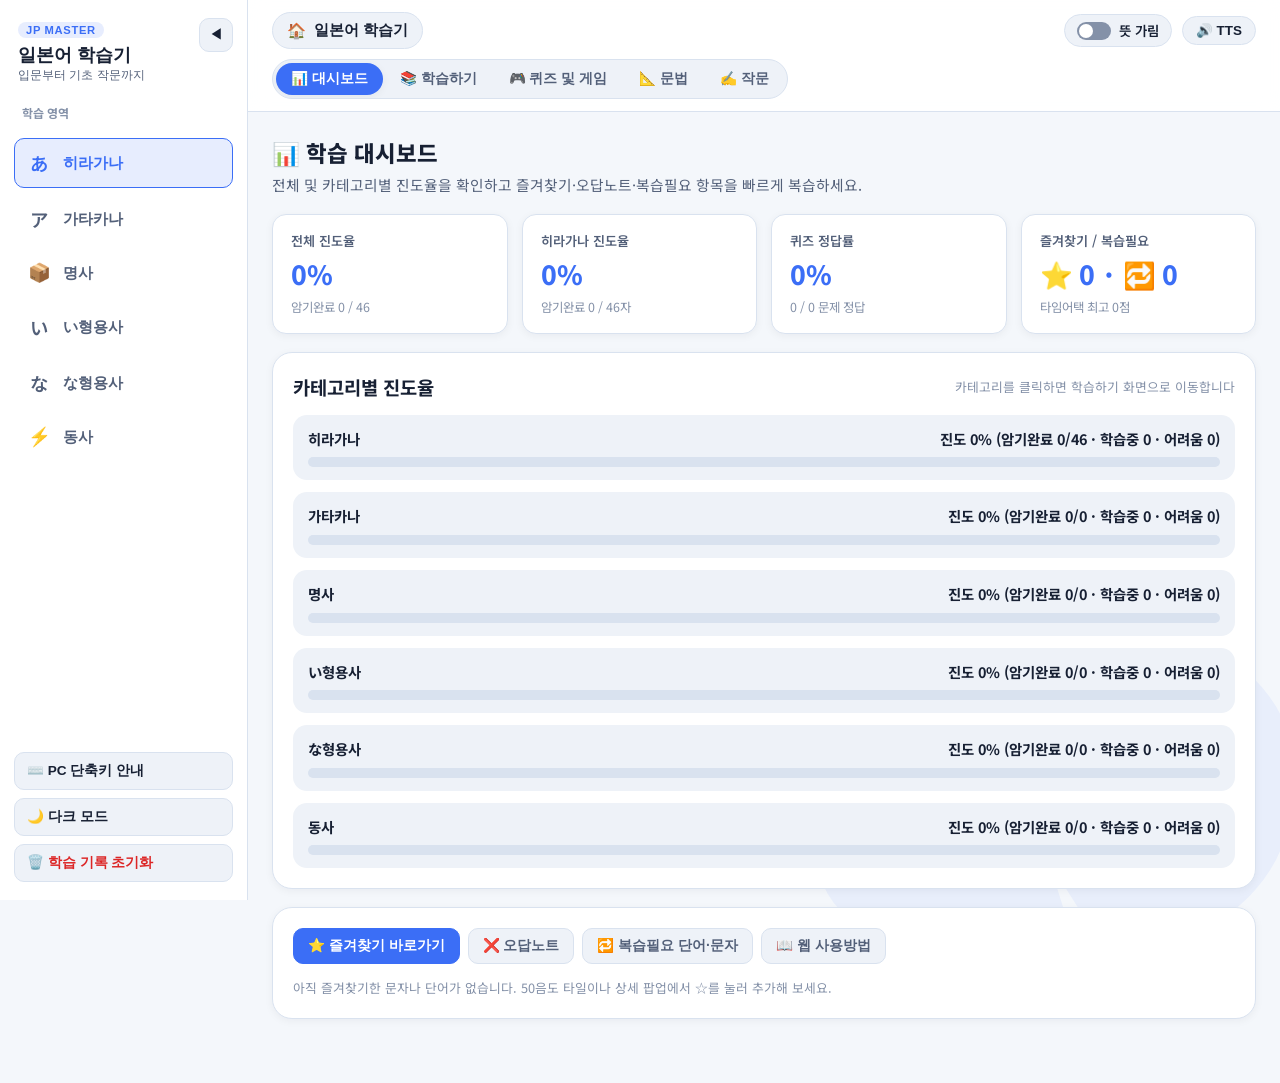
==== commit cce58343: "Add files via upload" ====
--- a/index.html
+++ b/index.html
@@ -74,7 +74,7 @@
           </button>
 
           <div class="header-controls">
-            <label class="hide-meaning-switch" title="뜻·로마자·해석 가림 토글 [단축키: M]">
+            <label class="hide-meaning-switch" title="뜻 가림 토글 [단축키: M]">
               <input type="checkbox" id="hideMeaningToggle" />
               <span class="slider-track"></span>
               <span class="slider-label">뜻 가림</span>
@@ -114,7 +114,7 @@
           <div class="card">
             <div class="card-title-row">
               <h3>카테고리별 진도율</h3>
-              <span class="hint-text">항목을 누르면 해당 학습 영역으로 이동합니다</span>
+              <span class="hint-text">카테고리를 클릭하면 학습하기 화면으로 이동합니다</span>
             </div>
             <div id="categoryProgressList" class="progress-list"></div>
           </div>
@@ -157,7 +157,7 @@
         <section id="tab-quiz" class="tab-panel">
           <div class="panel-header">
             <h2>🎮 퀴즈 및 미니게임</h2>
-            <p>틀린 문제는 오답노트와 복습필요 목록에 자동 기록됩니다.</p>
+            <p>틀린 문제는 오답노트와 복습필요 목록에 자동 저장됩니다.</p>
           </div>
 
           <div class="sub-tabs">
@@ -174,7 +174,7 @@
         <section id="tab-grammar" class="tab-panel">
           <div class="panel-header">
             <h2>📐 기초 문법 학습</h2>
-            <p>명사·い형용사·な형용사·동사의 핵심 문형과 활용 규칙을 단계별로 익힙니다.</p>
+            <p>명사·い형용사·な형용사·동사의 핵심 문형과 활용 규칙을 익힙니다.</p>
           </div>
           <div id="grammarContainer" class="roadmap-grid"></div>
         </section>
@@ -183,7 +183,7 @@
         <section id="tab-writing_comp" class="tab-panel">
           <div class="panel-header">
             <h2>✍️ 읽기 및 작문 연습</h2>
-            <p>한국어 뜻과 힌트를 보고 일본어 문장을 완성해보세요.</p>
+            <p>한국어 뜻과 힌트를 보고 직접 일본어 문장을 완성해보세요.</p>
           </div>
           <div id="writingCompContainer"></div>
         </section>
@@ -245,11 +245,21 @@
       </ul>
     </div>
   </div>
-  <script src="hiragana.js"></script>
-  <script src="db.js"></script>
-  <script src="data.js"></script>
-  <script src="study.js"></script>
-  <script src="quiz.js"></script>
-  <script src="app.js"></script>
+
+  <!-- 1. 분리된 데이터 파일 먼저 로드 (구조 A) -->
+  <script src="data/hiragana.js"></script>
+  <script src="data/hiragana-vocab.js"></script>
+  <script src="data/katakana.js"></script>
+  <script src="data/vocab.js"></script>
+  <script src="data/grammar.js"></script>
+
+  <!-- 2. 코어 DB 및 통합 데이터 허브 로드 -->
+  <script src="js/db.js"></script>
+  <script src="js/data.js"></script>
+
+  <!-- 3. 학습·퀴즈·앱 제어 엔진 로드 -->
+  <script src="js/study.js"></script>
+  <script src="js/quiz.js"></script>
+  <script src="js/app.js"></script>
 </body>
-</html>
+</html>
--- a/style.css
+++ b/style.css
@@ -1,100 +1,111 @@
+/* ==================== 1. 테마 변수 (라이트 / 다크 모드) ==================== */
 :root {
-  --bg-main: #f6f7fb;
-  --bg-card: rgba(255, 255, 255, 0.9);
-  --bg-sidebar: rgba(255, 255, 255, 0.96);
-  --bg-subtle: rgba(15, 23, 42, 0.04);
-  --text-primary: #1a1d26;
-  --text-secondary: #5a6275;
-  --accent: #4f46e5;
-  --accent-soft: rgba(79, 70, 229, 0.12);
-  --success: #10b981;
-  --warning: #f59e0b;
-  --danger: #ef4444;
-  --st-unlearned: #94a3b8;
-  --st-learning: #3b82f6;
-  --st-hard: #f59e0b;
-  --st-mastered: #10b981;
-  --border: rgba(15, 23, 42, 0.09);
-  --watermark-color: rgba(79, 70, 229, 0.055);
-  --shadow: 0 8px 24px rgba(15, 23, 42, 0.06);
-  --radius: 16px;
+  --bg-page: #f4f7fb;
+  --bg-surface: #ffffff;
+  --bg-elevated: #eef2f8;
+  --bg-hover: #e4ebf5;
+  --text-primary: #172033;
+  --text-secondary: #536079;
+  --text-muted: #8491a8;
+  --border: #d9e2ef;
+
+  --accent: #3b6ef6;
+  --accent-hover: #2858dc;
+  --accent-soft: rgba(59, 110, 246, 0.12);
+
+  /* 4단계 학습상태 컬러 */
+  --st-unlearned-bg: #eef2f7;
+  --st-unlearned-fg: #64748b;
+  --st-learning-bg: #e0f2fe;
+  --st-learning-fg: #0369a1;
+  --st-hard-bg: #fee2e2;
+  --st-hard-fg: #b91c1c;
+  --st-mastered-bg: #dcfce7;
+  --st-mastered-fg: #15803d;
+
+  --watermark-color: rgba(59, 110, 246, 0.06);
+  --shadow-sm: 0 2px 8px rgba(15, 23, 42, 0.05);
+  --shadow-md: 0 8px 24px rgba(15, 23, 42, 0.09);
+  --shadow-lg: 0 18px 44px rgba(15, 23, 42, 0.22);
+
+  --radius-sm: 10px;
+  --radius-md: 14px;
+  --radius-lg: 20px;
+
+  --sidebar-width: 248px;
+  --sidebar-collapsed-width: 74px;
 }
 
 [data-theme="dark"] {
-  --bg-main: #0f1117;
-  --bg-card: rgba(26, 30, 42, 0.9);
-  --bg-sidebar: rgba(19, 22, 32, 0.96);
-  --bg-subtle: rgba(255, 255, 255, 0.05);
-  --text-primary: #f1f5f9;
-  --text-secondary: #94a3b8;
-  --accent: #818cf8;
-  --accent-soft: rgba(129, 140, 248, 0.16);
-  --border: rgba(255, 255, 255, 0.1);
-  --watermark-color: rgba(129, 140, 248, 0.06);
-  --shadow: 0 10px 28px rgba(0, 0, 0, 0.35);
-}
-
+  --bg-page: #0d1320;
+  --bg-surface: #151e30;
+  --bg-elevated: #1c2840;
+  --bg-hover: #253452;
+  --text-primary: #f1f5fb;
+  --text-secondary: #a5b4cf;
+  --text-muted: #6e809e;
+  --border: #273550;
+
+  --accent: #6094ff;
+  --accent-hover: #447df5;
+  --accent-soft: rgba(96, 148, 255, 0.16);
+
+  --st-unlearned-bg: #1e293b;
+  --st-unlearned-fg: #94a3b8;
+  --st-learning-bg: #0c4a6e;
+  --st-learning-fg: #7dd3fc;
+  --st-hard-bg: #7f1d1d;
+  --st-hard-fg: #fca5a5;
+  --st-mastered-bg: #14532d;
+  --st-mastered-fg: #86efac;
+
+  --watermark-color: rgba(96, 148, 255, 0.07);
+  --shadow-sm: 0 2px 10px rgba(0, 0, 0, 0.25);
+  --shadow-md: 0 8px 26px rgba(0, 0, 0, 0.36);
+  --shadow-lg: 0 20px 48px rgba(0, 0, 0, 0.55);
+}
+
+/* ==================== 2. 기본 초기화 및 배경 워터마크 ==================== */
 * {
   box-sizing: border-box;
   margin: 0;
   padding: 0;
 }
 
-body {
-  font-family: 'Noto Sans KR', 'Noto Sans JP', sans-serif;
-  background-color: var(--bg-main);
+html, body {
+  min-height: 100%;
+  font-family: 'Noto Sans KR', -apple-system, BlinkMacSystemFont, sans-serif;
+  background-color: var(--bg-page);
   color: var(--text-primary);
-  min-height: 100vh;
+  line-height: 1.5;
+  transition: background-color 0.25s ease, color 0.25s ease;
   overflow-x: hidden;
-  transition: background-color 0.25s ease, color 0.25s ease;
 }
 
 .jp-font {
-  font-family: 'Noto Sans JP', sans-serif;
+  font-family: 'Noto Sans JP', 'Noto Sans KR', sans-serif;
 }
 
 .hidden {
   display: none !important;
 }
 
-.hint-text {
-  font-size: 0.82rem;
-  color: var(--text-secondary);
-}
-
-/* 대형 히라가나 'あ' 배경 워터마크 */
+/* 반투명 대형 히라가나 'あ' 배경 워터마크 */
 .bg-watermark {
   position: fixed;
   right: -4vw;
-  bottom: -8vh;
-  font-family: 'Noto Sans JP', sans-serif;
+  bottom: -6vh;
+  font-family: 'Noto Sans JP', serif;
   font-weight: 900;
-  font-size: clamp(22rem, 52vw, 48rem);
+  font-size: clamp(280px, 44vw, 560px);
   line-height: 1;
   color: var(--watermark-color);
   pointer-events: none;
   user-select: none;
   z-index: 0;
-  transition: color 0.3s ease;
-}
-
-/* 뜻 가림 모드 */
-body.hide-meaning .meaning-mask:not(.revealed) {
-  background: var(--accent-soft);
-  color: transparent;
-  border-radius: 6px;
-  user-select: none;
-  cursor: pointer;
-  padding: 0 4px;
-}
-
-body.hide-meaning .meaning-mask.revealed {
-  outline: 1px dashed var(--accent);
-  border-radius: 6px;
-  padding: 0 4px;
-}
-
-/* 앱 셸 & PC 접이식 사이드바 */
+}
+
+/* ==================== 3. 앱 전체 셸 및 PC 사이드바 ==================== */
 .app-shell {
   position: relative;
   z-index: 1;
@@ -103,26 +114,24 @@
 }
 
 .sidebar {
-  width: 256px;
-  min-width: 256px;
-  background: var(--bg-sidebar);
-  backdrop-filter: blur(12px);
+  width: var(--sidebar-width);
+  flex-shrink: 0;
+  background: var(--bg-surface);
   border-right: 1px solid var(--border);
-  padding: 20px 16px;
-  display: flex;
-  flex-direction: column;
-  justify-content: space-between;
+  padding: 18px 14px;
+  display: flex;
+  flex-direction: column;
+  gap: 16px;
   position: sticky;
   top: 0;
   height: 100vh;
-  transition: width 0.22s ease, min-width 0.22s ease, padding 0.22s ease;
-  overflow: hidden;
+  transition: width 0.25s ease, padding 0.25s ease;
+  z-index: 20;
 }
 
 .sidebar.collapsed {
-  width: 72px;
-  min-width: 72px;
-  padding: 20px 10px;
+  width: var(--sidebar-collapsed-width);
+  padding: 18px 10px;
 }
 
 .sidebar-top {
@@ -133,80 +142,88 @@
 }
 
 .brand {
-  background: transparent;
+  background: none;
   border: none;
   text-align: left;
   color: var(--text-primary);
   cursor: pointer;
-  flex: 1;
-}
-
-.sidebar.collapsed .brand h1,
-.sidebar.collapsed .brand .brand-sub,
-.sidebar.collapsed .sidebar-section-label,
-.sidebar.collapsed .cat-text,
-.sidebar.collapsed .utility-btn .btn-label {
-  display: none;
-}
-
-.sidebar-toggle-btn {
-  width: 30px;
-  height: 30px;
-  border-radius: 8px;
-  border: 1px solid var(--border);
-  background: var(--bg-card);
-  color: var(--text-primary);
-  cursor: pointer;
-  flex-shrink: 0;
+  padding: 4px;
+  border-radius: var(--radius-sm);
 }
 
 .brand-badge {
   display: inline-block;
-  background: var(--accent);
-  color: #fff;
   font-size: 0.7rem;
   font-weight: 700;
-  padding: 3px 8px;
-  border-radius: 6px;
-  letter-spacing: 0.04em;
+  letter-spacing: 0.06em;
+  padding: 2px 8px;
+  border-radius: 999px;
+  background: var(--accent-soft);
+  color: var(--accent);
+  margin-bottom: 4px;
 }
 
 .brand h1 {
-  font-size: 1.25rem;
-  margin-top: 8px;
+  font-size: 1.15rem;
+  font-weight: 800;
 }
 
 .brand-sub {
-  font-size: 0.82rem;
+  font-size: 0.78rem;
   color: var(--text-secondary);
-  margin-top: 2px;
+}
+
+.sidebar.collapsed .brand,
+.sidebar.collapsed .sidebar-section-label,
+.sidebar.collapsed .cat-text {
+  display: none;
+}
+
+.sidebar.collapsed .sidebar-top {
+  justify-content: center;
+}
+
+.sidebar-toggle-btn {
+  width: 34px;
+  height: 34px;
+  border-radius: 10px;
+  border: 1px solid var(--border);
+  background: var(--bg-elevated);
+  color: var(--text-primary);
+  cursor: pointer;
+  font-size: 0.85rem;
+  flex-shrink: 0;
+  transition: transform 0.2s ease, background 0.2s ease;
+}
+
+.sidebar.collapsed .sidebar-toggle-btn {
+  transform: rotate(180deg);
 }
 
 .sidebar-section-label {
   font-size: 0.75rem;
   font-weight: 700;
-  color: var(--text-secondary);
-  text-transform: uppercase;
-  margin: 22px 0 8px 6px;
+  color: var(--text-muted);
+  padding: 0 8px;
 }
 
 .category-side-nav {
   display: flex;
   flex-direction: column;
   gap: 6px;
-  flex: 1;
 }
 
 .cat-nav-btn {
   display: flex;
   align-items: center;
-  gap: 10px;
-  padding: 10px 12px;
-  border-radius: 12px;
+  gap: 12px;
+  width: 100%;
+  padding: 11px 12px;
   border: 1px solid transparent;
+  border-radius: var(--radius-sm);
   background: transparent;
   color: var(--text-secondary);
-  font-size: 0.92rem;
+  font-size: 0.94rem;
   font-weight: 600;
   cursor: pointer;
   transition: all 0.18s ease;
@@ -214,123 +231,127 @@
 
 .sidebar.collapsed .cat-nav-btn {
   justify-content: center;
-  padding: 10px 6px;
+  padding: 11px 0;
 }
 
 .cat-nav-btn:hover {
+  background: var(--bg-elevated);
+  color: var(--text-primary);
+}
+
+.cat-nav-btn.active {
   background: var(--accent-soft);
-  color: var(--text-primary);
-}
-
-.cat-nav-btn.active {
-  background: var(--accent);
-  color: #fff;
+  border-color: var(--accent);
+  color: var(--accent);
 }
 
 .cat-icon {
-  font-size: 1.05rem;
-  width: 20px;
+  font-size: 1.15rem;
+  width: 24px;
   text-align: center;
   flex-shrink: 0;
 }
 
 .sidebar-footer {
+  margin-top: auto;
   display: flex;
   flex-direction: column;
   gap: 8px;
-  padding-top: 12px;
-  border-top: 1px solid var(--border);
+}
+
+.sidebar.collapsed .sidebar-footer {
+  display: none;
 }
 
 .utility-btn {
+  width: 100%;
   padding: 9px 12px;
-  border-radius: 10px;
-  border: 1px solid var(--border);
-  background: var(--bg-card);
+  border-radius: var(--radius-sm);
+  border: 1px solid var(--border);
+  background: var(--bg-elevated);
   color: var(--text-primary);
+  font-size: 0.85rem;
+  font-weight: 600;
+  text-align: left;
+  cursor: pointer;
+  transition: background 0.18s ease;
+}
+
+.utility-btn:hover {
+  background: var(--bg-hover);
+}
+
+.utility-btn.danger {
+  color: #dc2626;
+}
+
+/* ==================== 4. 상단 통합 헤더 & Segmented 탭 ==================== */
+.main-wrapper {
+  flex: 1;
+  min-width: 0;
+  display: flex;
+  flex-direction: column;
+}
+
+.top-header {
+  position: sticky;
+  top: 0;
+  z-index: 15;
+  background: color-mix(in srgb, var(--bg-surface) 92%, transparent);
+  backdrop-filter: blur(10px);
+  border-bottom: 1px solid var(--border);
+  padding: 12px 24px;
+  display: flex;
+  flex-direction: column;
+  gap: 10px;
+}
+
+.header-top-row {
+  display: flex;
+  align-items: center;
+  justify-content: space-between;
+  gap: 12px;
+}
+
+.home-btn {
+  display: inline-flex;
+  align-items: center;
+  gap: 8px;
+  padding: 7px 14px;
+  border-radius: 999px;
+  border: 1px solid var(--border);
+  background: var(--bg-elevated);
+  color: var(--text-primary);
+  font-size: 0.95rem;
+  font-weight: 700;
+  cursor: pointer;
+  transition: all 0.18s ease;
+}
+
+.home-btn:hover {
+  border-color: var(--accent);
+  color: var(--accent);
+}
+
+.header-controls {
+  display: flex;
+  align-items: center;
+  gap: 10px;
+}
+
+/* 뜻 가림 슬라이드 스위치 */
+.hide-meaning-switch {
+  display: inline-flex;
+  align-items: center;
+  gap: 8px;
+  padding: 5px 12px;
+  border-radius: 999px;
+  border: 1px solid var(--border);
+  background: var(--bg-elevated);
+  cursor: pointer;
+  user-select: none;
   font-size: 0.84rem;
   font-weight: 600;
-  cursor: pointer;
-  text-align: left;
-  white-space: nowrap;
-}
-
-.sidebar.collapsed .utility-btn {
-  text-align: center;
-  padding: 9px 6px;
-}
-
-.utility-btn.danger {
-  color: var(--danger);
-}
-
-/* 메인 래퍼 및 상단 헤더 */
-.main-wrapper {
-  flex: 1;
-  max-width: 1140px;
-  margin: 0 auto;
-  padding: 18px 24px 64px;
-  width: 100%;
-  min-width: 0;
-}
-
-.top-header {
-  background: var(--bg-card);
-  backdrop-filter: blur(12px);
-  border: 1px solid var(--border);
-  border-radius: var(--radius);
-  padding: 12px 16px;
-  box-shadow: var(--shadow);
-  margin-bottom: 18px;
-  position: sticky;
-  top: 12px;
-  z-index: 20;
-}
-
-.header-top-row {
-  display: flex;
-  align-items: center;
-  justify-content: space-between;
-  gap: 10px;
-  margin-bottom: 10px;
-}
-
-.home-btn {
-  display: inline-flex;
-  align-items: center;
-  gap: 8px;
-  background: var(--bg-subtle);
-  border: 1px solid var(--border);
-  color: var(--text-primary);
-  padding: 7px 12px;
-  border-radius: 10px;
-  font-weight: 700;
-  font-size: 0.92rem;
-  cursor: pointer;
-}
-
-.home-btn:hover {
-  border-color: var(--accent);
-}
-
-.header-controls {
-  display: flex;
-  align-items: center;
-  gap: 8px;
-  flex-wrap: wrap;
-}
-
-.hide-meaning-switch {
-  display: inline-flex;
-  align-items: center;
-  gap: 7px;
-  padding: 5px 10px;
-  border-radius: 999px;
-  border: 1px solid var(--border);
-  background: var(--bg-subtle);
-  cursor: pointer;
-  font-size: 0.82rem;
-  font-weight: 700;
 }
 
 .hide-meaning-switch input {
@@ -341,21 +362,21 @@
   position: relative;
   width: 34px;
   height: 18px;
-  background: var(--st-unlearned);
   border-radius: 999px;
-  transition: background 0.2s;
+  background: var(--text-muted);
+  transition: background 0.2s ease;
 }
 
 .slider-track::after {
-  content: "";
+  content: '';
   position: absolute;
   top: 2px;
   left: 2px;
   width: 14px;
   height: 14px;
   border-radius: 50%;
-  background: #fff;
-  transition: transform 0.2s;
+  background: #ffffff;
+  transition: transform 0.2s ease;
 }
 
 .hide-meaning-switch input:checked + .slider-track {
@@ -366,687 +387,517 @@
   transform: translateX(16px);
 }
 
+/* 뜻 가림 활성화 시 적용 스타일 */
+body.hide-meanings .meaning-mask {
+  filter: blur(6px);
+  opacity: 0.35;
+  user-select: none;
+  transition: filter 0.2s ease, opacity 0.2s ease;
+}
+
+body.hide-meanings .meaning-mask:hover {
+  filter: blur(0);
+  opacity: 1;
+}
+
 .icon-pill-btn {
-  padding: 6px 11px;
+  padding: 6px 13px;
   border-radius: 999px;
   border: 1px solid var(--border);
-  background: var(--bg-subtle);
+  background: var(--bg-elevated);
   color: var(--text-primary);
-  font-size: 0.82rem;
-  font-weight: 700;
-  cursor: pointer;
+  font-size: 0.84rem;
+  font-weight: 600;
+  cursor: pointer;
+  transition: all 0.18s ease;
 }
 
 .icon-pill-btn:hover {
   border-color: var(--accent);
+  background: var(--accent-soft);
+  color: var(--accent);
 }
 
 .mobile-only {
   display: none;
 }
 
-/* 상단 주요 5개 세그먼트 탭 */
+/* PC 상단 연결형(Segmented) 5대 메뉴 바 */
 .primary-top-tabs {
-  display: flex;
-  gap: 6px;
-  background: var(--bg-subtle);
-  padding: 4px;
-  border-radius: 12px;
+  display: inline-flex;
+  align-self: flex-start;
+  background: var(--bg-elevated);
+  border: 1px solid var(--border);
+  border-radius: 999px;
+  padding: 3px;
+  gap: 2px;
   overflow-x: auto;
-  scrollbar-width: none;
-}
-
-.primary-top-tabs::-webkit-scrollbar {
-  display: none;
+  max-width: 100%;
 }
 
 .top-tab-btn {
-  flex: 1;
-  min-width: max-content;
-  padding: 8px 12px;
+  padding: 7px 15px;
   border: none;
-  border-radius: 9px;
+  border-radius: 999px;
   background: transparent;
   color: var(--text-secondary);
-  font-size: 0.88rem;
-  font-weight: 700;
+  font-size: 0.86rem;
+  font-weight: 700;
+  white-space: nowrap;
   cursor: pointer;
   transition: all 0.18s ease;
+}
+
+.top-tab-btn:hover {
+  color: var(--text-primary);
 }
 
 .top-tab-btn.active {
   background: var(--accent);
-  color: #fff;
-}
-
-/* 탭 패널 & 카드 */
+  color: #ffffff;
+  box-shadow: var(--shadow-sm);
+}
+
+/* ==================== 5. 메인 콘텐츠 & 대시보드 ==================== */
+.content-area {
+  width: 100%;
+  max-width: 1120px;
+  margin: 0 auto;
+  padding: 24px 24px 64px;
+}
+
 .tab-panel {
   display: none;
+  flex-direction: column;
+  gap: 18px;
 }
 
 .tab-panel.active {
-  display: block;
-  animation: fadeIn 0.2s ease;
-}
-
-@keyframes fadeIn {
-  from { opacity: 0; transform: translateY(4px); }
-  to { opacity: 1; transform: translateY(0); }
-}
-
-.panel-header {
-  margin-bottom: 16px;
+  display: flex;
 }
 
 .panel-header h2 {
-  font-size: 1.35rem;
+  font-size: 1.4rem;
+  font-weight: 800;
   margin-bottom: 4px;
 }
 
 .panel-header p {
-  font-size: 0.9rem;
+  font-size: 0.92rem;
   color: var(--text-secondary);
 }
 
 .card {
-  background: var(--bg-card);
-  backdrop-filter: blur(10px);
-  border: 1px solid var(--border);
-  border-radius: var(--radius);
-  padding: 18px 20px;
-  box-shadow: var(--shadow);
-  margin-bottom: 16px;
+  background: var(--bg-surface);
+  border: 1px solid var(--border);
+  border-radius: var(--radius-lg);
+  padding: 20px;
+  box-shadow: var(--shadow-sm);
 }
 
 .card-title-row {
   display: flex;
+  align-items: center;
   justify-content: space-between;
-  align-items: center;
-  gap: 10px;
   flex-wrap: wrap;
-  margin-bottom: 12px;
-}
-
-/* 대시보드 */
+  gap: 8px;
+  margin-bottom: 14px;
+}
+
+.hint-text {
+  font-size: 0.8rem;
+  color: var(--text-muted);
+}
+
+/* 대시보드 요약 카드 그리드 */
 .stats-grid {
   display: grid;
   grid-template-columns: repeat(auto-fit, minmax(180px, 1fr));
-  gap: 12px;
-  margin-bottom: 16px;
-}
-
-.stat-box {
-  background: var(--bg-card);
-  border: 1px solid var(--border);
-  border-radius: var(--radius);
-  padding: 16px;
-  box-shadow: var(--shadow);
+  gap: 14px;
+}
+
+.stat-card {
+  background: var(--bg-surface);
+  border: 1px solid var(--border);
+  border-radius: var(--radius-md);
+  padding: 16px 18px;
+  box-shadow: var(--shadow-sm);
 }
 
 .stat-label {
   font-size: 0.82rem;
   color: var(--text-secondary);
+  font-weight: 600;
 }
 
 .stat-value {
   font-size: 1.65rem;
   font-weight: 800;
   color: var(--accent);
-  margin-top: 4px;
-}
-
-.progress-item {
-  margin-top: 12px;
-  cursor: pointer;
-}
-
-.progress-top {
+  margin: 4px 0;
+}
+
+.stat-sub {
+  font-size: 0.78rem;
+  color: var(--text-muted);
+}
+
+/* 카테고리별 진도 프로그레스 바 */
+.progress-list {
+  display: flex;
+  flex-direction: column;
+  gap: 12px;
+}
+
+.progress-row {
+  padding: 12px 14px;
+  border-radius: var(--radius-md);
+  background: var(--bg-elevated);
+  border: 1px solid transparent;
+  cursor: pointer;
+  transition: all 0.18s ease;
+}
+
+.progress-row:hover {
+  border-color: var(--accent);
+  transform: translateY(-1px);
+}
+
+.progress-row-top {
   display: flex;
   justify-content: space-between;
-  font-size: 0.88rem;
-  margin-bottom: 5px;
-}
-
-.progress-track {
+  align-items: center;
+  font-size: 0.9rem;
+  font-weight: 700;
+  margin-bottom: 8px;
+}
+
+.progress-bar-bg {
   width: 100%;
   height: 10px;
-  background: var(--accent-soft);
   border-radius: 999px;
+  background: var(--border);
   overflow: hidden;
 }
 
-.progress-fill {
+.progress-bar-fill {
   height: 100%;
-  background: var(--accent);
   border-radius: 999px;
+  background: linear-gradient(90deg, var(--accent), #38bdf8);
   transition: width 0.35s ease;
 }
 
-.dash-util-tabs {
+/* 대시보드 하단 유틸리티 탭 */
+.dash-util-tabs,
+.sub-tabs {
   display: flex;
   flex-wrap: wrap;
   gap: 8px;
   margin-bottom: 14px;
 }
 
-.dash-util-btn {
-  padding: 8px 13px;
-  border-radius: 10px;
-  border: 1px solid var(--border);
-  background: var(--bg-subtle);
-  color: var(--text-secondary);
-  font-size: 0.85rem;
-  font-weight: 700;
-  cursor: pointer;
-}
-
-.dash-util-btn.active {
-  background: var(--accent-soft);
-  color: var(--accent);
-  border-color: var(--accent);
-}
-
-.util-item-grid {
-  display: grid;
-  grid-template-columns: repeat(auto-fill, minmax(220px, 1fr));
-  gap: 10px;
-}
-
-.util-mini-card {
-  border: 1px solid var(--border);
-  border-radius: 12px;
-  padding: 12px;
-  background: var(--bg-subtle);
-  display: flex;
-  justify-content: space-between;
-  align-items: center;
-  gap: 8px;
-}
-
-/* 학습 요약 배너 & 서브 탭 */
-.study-summary-banner {
-  background: var(--bg-card);
-  border: 1px solid var(--border);
-  border-radius: var(--radius);
-  padding: 14px 18px;
-  margin-bottom: 14px;
-  box-shadow: var(--shadow);
-}
-
-.summary-top-row {
-  display: flex;
-  justify-content: space-between;
-  align-items: center;
-  gap: 10px;
-  flex-wrap: wrap;
-  margin-bottom: 8px;
-}
-
-.summary-pills {
-  display: flex;
-  gap: 6px;
-  flex-wrap: wrap;
-}
-
-.summary-pill {
-  font-size: 0.78rem;
-  font-weight: 700;
-  padding: 4px 9px;
-  border-radius: 999px;
-  background: var(--accent-soft);
-  color: var(--accent);
-}
-
-.sub-tabs {
-  display: flex;
-  flex-wrap: wrap;
-  gap: 8px;
-  margin-bottom: 16px;
-}
-
+.dash-util-btn,
 .sub-btn,
 .quiz-mode-btn {
-  padding: 9px 13px;
-  border-radius: 10px;
-  border: 1px solid var(--border);
-  background: var(--bg-card);
-  color: var(--text-primary);
+  padding: 8px 14px;
+  border-radius: var(--radius-sm);
+  border: 1px solid var(--border);
+  background: var(--bg-elevated);
+  color: var(--text-secondary);
   font-size: 0.86rem;
   font-weight: 700;
   cursor: pointer;
-}
-
+  transition: all 0.18s ease;
+}
+
+.dash-util-btn.active,
 .sub-btn.active,
 .quiz-mode-btn.active {
-  background: var(--accent-soft);
-  color: var(--accent);
+  background: var(--accent);
   border-color: var(--accent);
-}
-
-/* 50음도 범례 & 타일 */
-.kana-legend {
+  color: #ffffff;
+}
+
+/* ==================== 6. 히라가나 요약 배너 & 50음도 타일 ==================== */
+.study-summary-banner {
+  background: var(--bg-surface);
+  border: 1px solid var(--border);
+  border-radius: var(--radius-md);
+  padding: 14px 18px;
   display: flex;
   flex-wrap: wrap;
+  align-items: center;
+  justify-content: space-between;
   gap: 12px;
-  font-size: 0.8rem;
-  color: var(--text-secondary);
-  margin-bottom: 12px;
-}
-
-.legend-item {
-  display: inline-flex;
-  align-items: center;
-  gap: 5px;
-}
-
-.dot {
-  width: 9px;
-  height: 9px;
-  border-radius: 50%;
-  display: inline-block;
-}
-
-.dot.unlearned { background: var(--st-unlearned); }
-.dot.learning { background: var(--st-learning); }
-.dot.hard { background: var(--st-hard); }
-.dot.mastered { background: var(--st-mastered); }
-
-.char-grid {
+  box-shadow: var(--shadow-sm);
+}
+
+.summary-metrics {
+  display: flex;
+  flex-wrap: wrap;
+  gap: 14px;
+  font-size: 0.88rem;
+  font-weight: 700;
+}
+
+.metric-pill {
+  padding: 4px 11px;
+  border-radius: 999px;
+  background: var(--bg-elevated);
+}
+
+/* 50음도 행별 그리드 */
+.gojuon-grid {
   display: grid;
-  grid-template-columns: repeat(5, 1fr);
+  grid-template-columns: repeat(5, minmax(0, 1fr));
   gap: 10px;
 }
 
-.vocab-grid {
-  display: grid;
-  grid-template-columns: repeat(auto-fill, minmax(210px, 1fr));
-  gap: 10px;
-}
-
-.char-card {
+.char-tile {
   position: relative;
-  background: var(--bg-card);
+  background: var(--bg-surface);
   border: 1.5px solid var(--border);
-  border-radius: 14px;
+  border-radius: var(--radius-md);
   padding: 14px 8px 10px;
-  text-align: center;
-  cursor: pointer;
-  transition: transform 0.15s ease, border-color 0.15s ease;
-}
-
-.char-card:hover {
+  display: flex;
+  flex-direction: column;
+  align-items: center;
+  justify-content: center;
+  gap: 4px;
+  cursor: pointer;
+  transition: transform 0.16s ease, box-shadow 0.16s ease, border-color 0.16s ease;
+}
+
+.char-tile:hover {
   transform: translateY(-2px);
   border-color: var(--accent);
-}
-
-.char-card.empty {
-  visibility: hidden;
+  box-shadow: var(--shadow-md);
+}
+
+.char-tile.empty-slot {
+  background: transparent;
+  border: 1px dashed var(--border);
+  opacity: 0.35;
+  cursor: default;
   pointer-events: none;
 }
 
-.char-card.status-learning { border-color: var(--st-learning); }
-.char-card.status-hard { border-color: var(--st-hard); background: rgba(245, 158, 11, 0.06); }
-.char-card.status-mastered { border-color: var(--st-mastered); background: rgba(16, 185, 129, 0.08); }
-
+/* 타일 상단 즐겨찾기 버튼 */
 .tile-fav-btn {
   position: absolute;
   top: 6px;
-  right: 7px;
+  right: 6px;
+  border: none;
   background: transparent;
-  border: none;
-  font-size: 1rem;
+  font-size: 0.95rem;
+  cursor: pointer;
+  line-height: 1;
+  padding: 2px;
+}
+
+.tile-jp {
+  font-size: 1.95rem;
+  font-weight: 800;
+  line-height: 1.15;
+}
+
+.tile-romaji {
+  font-size: 0.8rem;
+  font-weight: 700;
   color: var(--text-secondary);
-  cursor: pointer;
-  line-height: 1;
-}
-
-.tile-fav-btn.active {
-  color: #f59e0b;
-}
-
-.char-jp {
-  font-size: 1.8rem;
-  font-weight: 800;
-}
-
-.char-romaji {
-  font-size: 0.82rem;
-  color: var(--text-secondary);
-  margin-top: 3px;
-}
-
-.tile-status-tag {
-  display: inline-block;
-  margin-top: 6px;
-  font-size: 0.7rem;
+}
+
+/* 4단계 상태 배지 및 타일 강조 */
+.status-badge {
+  font-size: 0.68rem;
   font-weight: 700;
   padding: 2px 7px;
   border-radius: 999px;
-  background: var(--bg-subtle);
-  color: var(--text-secondary);
-}
-
-.status-learning .tile-status-tag { color: var(--st-learning); background: rgba(59, 130, 246, 0.12); }
-.status-hard .tile-status-tag { color: var(--st-hard); background: rgba(245, 158, 11, 0.14); }
-.status-mastered .tile-status-tag { color: var(--st-mastered); background: rgba(16, 185, 129, 0.14); }
-
-/* 플래시카드 */
+}
+
+.status-unlearned {
+  background: var(--st-unlearned-bg);
+  color: var(--st-unlearned-fg);
+}
+
+.status-learning {
+  background: var(--st-learning-bg);
+  color: var(--st-learning-fg);
+}
+
+.status-hard {
+  background: var(--st-hard-bg);
+  color: var(--st-hard-fg);
+}
+
+.status-mastered {
+  background: var(--st-mastered-bg);
+  color: var(--st-mastered-fg);
+}
+
+.char-tile.st-mastered {
+  border-color: var(--st-mastered-fg);
+}
+
+.char-tile.st-hard {
+  border-color: var(--st-hard-fg);
+}
+
+.char-tile.st-learning {
+  border-color: var(--st-learning-fg);
+}
+
+/* ==================== 7. 플래시카드 · 획순 애니메이션 · 캔버스 ==================== */
 .flashcard-wrap {
   max-width: 480px;
   margin: 0 auto;
+  display: flex;
+  flex-direction: column;
+  gap: 14px;
+}
+
+.flashcard-box {
+  background: var(--bg-surface);
+  border: 2px solid var(--border);
+  border-radius: var(--radius-lg);
+  min-height: 290px;
+  padding: 28px 22px;
+  display: flex;
+  flex-direction: column;
+  align-items: center;
+  justify-content: center;
   text-align: center;
-}
-
-.flashcard {
-  background: var(--bg-card);
-  border: 2px solid var(--accent);
-  border-radius: 22px;
-  padding: 32px 22px;
-  min-height: 270px;
-  display: flex;
-  flex-direction: column;
-  justify-content: center;
-  align-items: center;
-  cursor: pointer;
-  box-shadow: var(--shadow);
-  margin-bottom: 14px;
-}
-
-.fc-main {
-  font-size: 3.6rem;
+  cursor: pointer;
+  box-shadow: var(--shadow-md);
+  transition: transform 0.2s ease, border-color 0.2s ease;
+}
+
+.flashcard-box:hover {
+  border-color: var(--accent);
+}
+
+.fc-front-char {
+  font-size: 5.5rem;
   font-weight: 900;
-}
-
-/* 획순 & 캔버스 */
-.stroke-workspace {
+  line-height: 1.1;
+}
+
+/* 정밀 SVG 획순 애니메이션 */
+.stroke-stage-grid {
   display: grid;
   grid-template-columns: repeat(auto-fit, minmax(260px, 1fr));
-  gap: 18px;
-  align-items: center;
-  justify-items: center;
+  gap: 16px;
 }
 
 .stroke-box {
-  position: relative;
-  width: 260px;
-  height: 260px;
-  border: 2px solid var(--accent);
-  border-radius: 18px;
-  background: var(--bg-card);
-  overflow: hidden;
-  touch-action: none;
-}
-
-.stroke-grid-lines {
-  position: absolute;
-  inset: 0;
-  background-image:
-    linear-gradient(to right, transparent 49.5%, var(--border) 50%, transparent 50.5%),
-    linear-gradient(to bottom, transparent 49.5%, var(--border) 50%, transparent 50.5%);
-  pointer-events: none;
-}
-
-#strokeSvg {
-  position: relative;
-  z-index: 1;
-  width: 100%;
-  height: 100%;
+  background: var(--bg-elevated);
+  border: 1px solid var(--border);
+  border-radius: var(--radius-md);
+  padding: 14px;
+  display: flex;
+  flex-direction: column;
+  align-items: center;
+  gap: 10px;
+}
+
+.stroke-svg {
+  width: 220px;
+  height: 220px;
+  background: var(--bg-surface);
+  border: 1px solid var(--border);
+  border-radius: var(--radius-md);
 }
 
 .stroke-path-bg {
   fill: none;
-  stroke: var(--watermark-color);
-  stroke-width: 9;
+  stroke: var(--border);
+  stroke-width: 7;
   stroke-linecap: round;
   stroke-linejoin: round;
 }
 
-.stroke-path {
+.stroke-path-anim {
   fill: none;
   stroke: var(--accent);
-  stroke-width: 9;
+  stroke-width: 7;
   stroke-linecap: round;
   stroke-linejoin: round;
 }
 
-#traceCanvas {
-  position: relative;
-  z-index: 2;
+.draw-canvas {
+  width: 220px;
+  height: 220px;
+  background: var(--bg-surface);
+  border: 2px dashed var(--accent);
+  border-radius: var(--radius-md);
+  touch-action: none;
   cursor: crosshair;
 }
 
 .stroke-step-cards {
+  display: grid;
+  grid-template-columns: repeat(auto-fit, minmax(150px, 1fr));
+  gap: 10px;
+  margin-top: 12px;
+}
+
+.stroke-step-card {
+  background: var(--bg-elevated);
+  border: 1px solid var(--border);
+  border-radius: var(--radius-sm);
+  padding: 10px;
+  text-align: center;
+  font-size: 0.82rem;
+}
+
+/* 공통 버튼 그룹 */
+.btn-row {
   display: flex;
   flex-wrap: wrap;
   gap: 8px;
-  margin-top: 14px;
-}
-
-.stroke-step-item {
-  border: 1px solid var(--border);
-  border-radius: 10px;
-  padding: 8px 10px;
-  background: var(--bg-subtle);
-  font-size: 0.78rem;
-  text-align: center;
-}
-
-/* 행 이동 & 단어/예문 */
-.row-jump-bar {
-  display: flex;
-  flex-wrap: wrap;
-  gap: 6px;
-  margin-bottom: 14px;
-}
-
-.row-chip {
-  padding: 6px 11px;
-  border-radius: 999px;
-  border: 1px solid var(--border);
-  background: var(--bg-subtle);
-  color: var(--text-secondary);
-  font-size: 0.82rem;
-  font-weight: 700;
-  cursor: pointer;
-}
-
-.row-chip.active {
+  align-items: center;
+  justify-content: center;
+}
+
+.btn {
+  padding: 9px 15px;
+  border-radius: var(--radius-sm);
+  border: 1px solid var(--border);
+  background: var(--bg-surface);
+  color: var(--text-primary);
+  font-size: 0.86rem;
+  font-weight: 700;
+  cursor: pointer;
+  transition: all 0.16s ease;
+}
+
+.btn:hover {
+  border-color: var(--accent);
+  color: var(--accent);
+}
+
+.btn.primary {
   background: var(--accent);
-  color: #fff;
   border-color: var(--accent);
-}
-
-.word-sample-row {
-  display: flex;
-  justify-content: space-between;
-  align-items: center;
-  gap: 10px;
-  padding: 10px 12px;
-  border-radius: 10px;
-  background: var(--bg-subtle);
-  margin-bottom: 8px;
-}
-
-/* 버튼 공용 */
-.btn-row {
-  display: flex;
-  gap: 8px;
-  justify-content: center;
-  flex-wrap: wrap;
-}
-
-.primary-btn,
-.secondary-btn,
-.success-btn,
-.warning-btn {
-  padding: 9px 15px;
-  border-radius: 10px;
-  border: none;
-  font-weight: 700;
-  cursor: pointer;
-  font-size: 0.88rem;
-}
-
-.primary-btn { background: var(--accent); color: #fff; }
-.secondary-btn { background: var(--bg-card); border: 1px solid var(--border); color: var(--text-primary); }
-.success-btn { background: var(--success); color: #fff; }
-.warning-btn { background: var(--warning); color: #fff; }
-
-/* 퀴즈 & 미니게임 */
-.quiz-box {
-  max-width: 560px;
-  margin: 0 auto;
-  text-align: center;
-}
-
-.quiz-emoji {
-  font-size: 4rem;
-  margin: 10px 0;
-}
-
-.choice-grid {
-  display: grid;
-  grid-template-columns: repeat(2, 1fr);
-  gap: 10px;
-  margin: 14px 0;
-}
-
-.choice-btn {
-  padding: 13px;
-  border-radius: 12px;
-  border: 1.5px solid var(--border);
-  background: var(--bg-card);
-  color: var(--text-primary);
-  font-size: 1.05rem;
-  font-weight: 700;
-  cursor: pointer;
-}
-
-.choice-btn:hover {
-  border-color: var(--accent);
-}
-
-.answer-slots {
-  display: flex;
-  justify-content: center;
-  gap: 8px;
-  min-height: 48px;
-  margin-bottom: 14px;
-}
-
-.slot-box {
-  min-width: 44px;
-  height: 46px;
-  padding: 0 10px;
-  border-bottom: 3px solid var(--accent);
-  font-size: 1.45rem;
-  font-weight: 800;
-  display: flex;
-  align-items: center;
-  justify-content: center;
-}
-
-.tile-pool {
-  display: flex;
-  flex-wrap: wrap;
-  gap: 8px;
-  justify-content: center;
-  margin-bottom: 14px;
-}
-
-.tile-btn {
-  min-width: 48px;
-  height: 48px;
-  padding: 0 12px;
-  border-radius: 12px;
-  border: 1px solid var(--border);
-  background: var(--bg-card);
-  color: var(--text-primary);
-  font-size: 1.25rem;
-  font-weight: 700;
-  cursor: pointer;
-}
-
-.tile-btn:disabled {
-  opacity: 0.35;
-  cursor: default;
-}
-
-.quiz-input {
-  width: 100%;
-  max-width: 300px;
-  padding: 11px 14px;
-  border-radius: 12px;
-  border: 2px solid var(--border);
-  background: var(--bg-card);
-  color: var(--text-primary);
-  font-size: 1.15rem;
-  text-align: center;
-  margin-bottom: 12px;
-}
-
-.memory-grid {
-  display: grid;
-  grid-template-columns: repeat(4, 1fr);
-  gap: 10px;
-  max-width: 520px;
-  margin: 12px auto 0;
-}
-
-.mem-card {
-  aspect-ratio: 1 / 1;
-  border-radius: 14px;
-  border: 1.5px solid var(--border);
-  background: var(--bg-card);
-  font-size: 1.1rem;
-  font-weight: 700;
-  display: flex;
-  align-items: center;
-  justify-content: center;
-  cursor: pointer;
-  padding: 6px;
-  text-align: center;
-}
-
-.mem-card.flipped {
-  background: var(--accent-soft);
-  border-color: var(--accent);
-}
-
-.mem-card.matched {
-  background: rgba(16, 185, 129, 0.2);
-  border-color: var(--success);
-}
-
-/* 문법·작문 그리드 */
-.roadmap-grid {
-  display: grid;
-  grid-template-columns: repeat(auto-fit, minmax(260px, 1fr));
-  gap: 14px;
-}
-
-.badge-v2 {
-  display: inline-block;
-  font-size: 0.74rem;
-  padding: 3px 8px;
-  border-radius: 6px;
-  background: var(--accent-soft);
-  color: var(--accent);
-  font-weight: 700;
-  margin-bottom: 8px;
-}
-
-/* 모달 */
+  color: #ffffff;
+}
+
+.btn.primary:hover {
+  background: var(--accent-hover);
+  color: #ffffff;
+}
+
+/* ==================== 8. 팝업(모달) & 단축키 ==================== */
 .modal-backdrop {
   position: fixed;
   inset: 0;
-  background: rgba(15, 23, 42, 0.55);
+  background: rgba(10, 15, 28, 0.62);
   backdrop-filter: blur(4px);
-  z-index: 50;
   display: flex;
   align-items: center;
   justify-content: center;
   padding: 16px;
+  z-index: 100;
 }
 
 .modal-card {
@@ -1055,82 +906,38 @@
   max-width: 560px;
   max-height: 88vh;
   overflow-y: auto;
-  background: var(--bg-sidebar);
-  border: 1px solid var(--border);
-  border-radius: 20px;
-  padding: 22px;
-  box-shadow: var(--shadow);
-}
-
-.small-modal {
-  max-width: 430px;
+  background: var(--bg-surface);
+  border: 1px solid var(--border);
+  border-radius: var(--radius-lg);
+  padding: 24px 22px;
+  box-shadow: var(--shadow-lg);
+}
+
+.modal-card.small-modal {
+  max-width: 440px;
 }
 
 .modal-close-btn {
   position: absolute;
   top: 14px;
   right: 14px;
-  width: 32px;
-  height: 32px;
+  width: 34px;
+  height: 34px;
   border-radius: 50%;
   border: 1px solid var(--border);
-  background: var(--bg-subtle);
+  background: var(--bg-elevated);
   color: var(--text-primary);
-  font-weight: 700;
-  cursor: pointer;
-}
-
-.modal-hero {
-  display: flex;
-  align-items: center;
-  gap: 16px;
-  margin-bottom: 14px;
-  padding-right: 28px;
-}
-
-.modal-big-char {
-  font-size: 3.6rem;
-  font-weight: 900;
-  line-height: 1;
-  color: var(--accent);
-}
-
-.status-selector {
-  display: grid;
-  grid-template-columns: repeat(4, 1fr);
-  gap: 6px;
-  margin: 10px 0 14px;
-}
-
-.status-opt-btn {
-  padding: 7px 6px;
-  border-radius: 8px;
-  border: 1px solid var(--border);
-  background: var(--bg-subtle);
-  color: var(--text-secondary);
-  font-size: 0.78rem;
-  font-weight: 700;
-  cursor: pointer;
-}
-
-.status-opt-btn.active {
-  background: var(--accent);
-  color: #fff;
-  border-color: var(--accent);
-}
-
-.modal-inner-tabs {
-  display: flex;
-  gap: 8px;
-  margin-bottom: 14px;
+  font-size: 1rem;
+  font-weight: 700;
+  cursor: pointer;
 }
 
 .shortcut-list {
   list-style: none;
   display: flex;
   flex-direction: column;
-  gap: 8px;
-  margin-top: 12px;
+  gap: 9px;
+  margin-top: 14px;
   font-size: 0.88rem;
 }
 
@@ -1139,13 +946,55 @@
   padding: 2px 7px;
   border-radius: 6px;
   border: 1px solid var(--border);
-  background: var(--bg-subtle);
+  background: var(--bg-elevated);
   font-family: monospace;
   font-size: 0.82rem;
   font-weight: 700;
 }
 
-/* 모바일 하단 영역 탭 */
+/* 퀴즈 타일 & 짝맞추기 */
+.tile-bank,
+.answer-slots {
+  display: flex;
+  flex-wrap: wrap;
+  gap: 8px;
+  justify-content: center;
+  min-height: 48px;
+  padding: 10px;
+  border-radius: var(--radius-md);
+  background: var(--bg-elevated);
+}
+
+.memory-grid {
+  display: grid;
+  grid-template-columns: repeat(4, minmax(0, 1fr));
+  gap: 10px;
+}
+
+.memory-card {
+  height: 76px;
+  border-radius: var(--radius-md);
+  border: 1.5px solid var(--border);
+  background: var(--bg-elevated);
+  font-size: 1.15rem;
+  font-weight: 800;
+  cursor: pointer;
+}
+
+.memory-card.flipped,
+.memory-card.matched {
+  background: var(--accent-soft);
+  border-color: var(--accent);
+  color: var(--accent);
+}
+
+.roadmap-grid {
+  display: grid;
+  grid-template-columns: repeat(auto-fit, minmax(260px, 1fr));
+  gap: 14px;
+}
+
+/* ==================== 9. 모바일 최적화 (≤ 768px) ==================== */
 .mobile-bottom-cats {
   display: none;
 }
@@ -1159,50 +1008,48 @@
     display: inline-flex;
   }
 
-  .main-wrapper {
-    padding: 10px 12px 86px;
+  .top-header {
+    padding: 10px 14px;
   }
 
-  .top-header {
-    top: 6px;
-    padding: 10px 12px;
+  .primary-top-tabs {
+    width: 100%;
+    justify-content: space-between;
   }
 
+  .top-tab-btn {
+    flex: 1;
+    padding: 7px 6px;
+    font-size: 0.78rem;
+    text-align: center;
+  }
+
+  .content-area {
+    padding: 16px 14px 86px;
+  }
+
   .mobile-bottom-cats {
+    position: fixed;
+    left: 0;
+    right: 0;
+    bottom: 0;
+    z-index: 30;
     display: grid;
     grid-template-columns: repeat(6, 1fr);
-    position: fixed;
-    bottom: 0;
-    left: 0;
-    right: 0;
-    background: var(--bg-sidebar);
-    backdrop-filter: blur(12px);
+    background: var(--bg-surface);
     border-top: 1px solid var(--border);
-    padding: 5px 2px;
-    z-index: 30;
+    padding: 6px 4px;
   }
 
   .mobile-bottom-cats .cat-nav-btn {
     flex-direction: column;
     gap: 2px;
-    padding: 5px 2px;
-    font-size: 0.68rem;
-    border-radius: 8px;
+    padding: 6px 2px;
+    font-size: 0.7rem;
+    text-align: center;
   }
 
-  .char-jp {
-    font-size: 1.45rem;
+  .tile-jp {
+    font-size: 1.65rem;
   }
-
-  .choice-grid {
-    grid-template-columns: 1fr;
-  }
-
-  .memory-grid {
-    grid-template-columns: repeat(3, 1fr);
-  }
-
-  .status-selector {
-    grid-template-columns: repeat(2, 1fr);
-  }
-}
+}
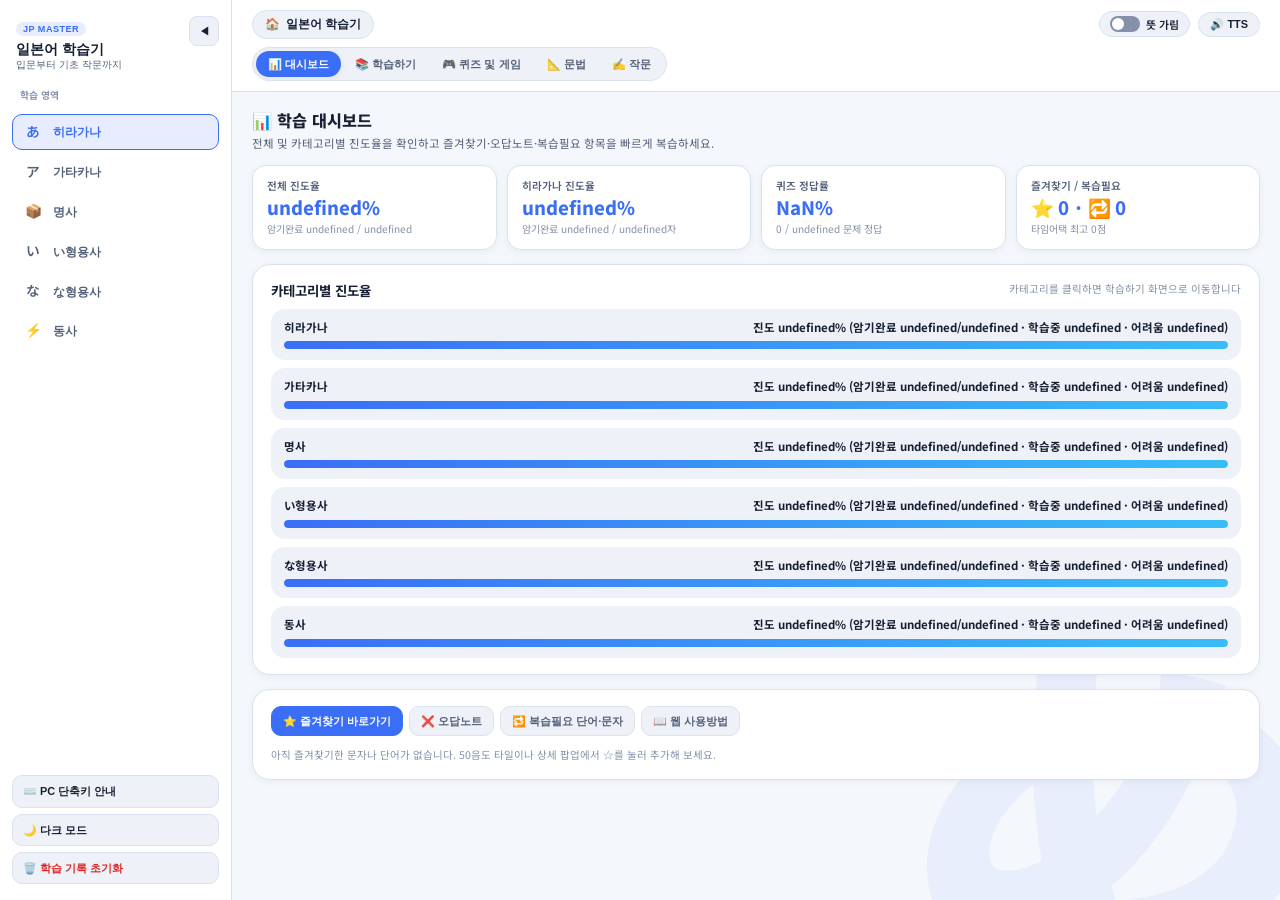
==== commit 9ceeff99: "Update index.html" ====
--- a/index.html
+++ b/index.html
@@ -256,10 +256,10 @@
   <!-- 2. 코어 DB 및 통합 데이터 허브 로드 -->
   <script src="js/db.js"></script>
   <script src="js/data.js"></script>
-
+  <script src="js/listFilter.js"></script>
   <!-- 3. 학습·퀴즈·앱 제어 엔진 로드 -->
   <script src="js/study.js"></script>
   <script src="js/quiz.js"></script>
   <script src="js/app.js"></script>
 </body>
-</html>+</html>
--- a/style.css
+++ b/style.css
@@ -4,6 +4,7 @@
   --bg-surface: #ffffff;
   --bg-elevated: #eef2f8;
   --bg-hover: #e4ebf5;
+  --bg-subtle: #f8fafc;
   --text-primary: #172033;
   --text-secondary: #536079;
   --text-muted: #8491a8;
@@ -12,6 +13,7 @@
   --accent: #3b6ef6;
   --accent-hover: #2858dc;
   --accent-soft: rgba(59, 110, 246, 0.12);
+  --danger: #dc2626;
 
   /* 4단계 학습상태 컬러 */
   --st-unlearned-bg: #eef2f7;
@@ -22,6 +24,7 @@
   --st-hard-fg: #b91c1c;
   --st-mastered-bg: #dcfce7;
   --st-mastered-fg: #15803d;
+  --st-mastered: #15803d;
 
   --watermark-color: rgba(59, 110, 246, 0.06);
   --shadow-sm: 0 2px 8px rgba(15, 23, 42, 0.05);
@@ -30,10 +33,10 @@
 
   --radius-sm: 10px;
   --radius-md: 14px;
-  --radius-lg: 20px;
-
-  --sidebar-width: 248px;
-  --sidebar-collapsed-width: 74px;
+  --radius-lg: 18px;
+
+  --sidebar-width: 232px;
+  --sidebar-collapsed-width: 68px;
 }
 
 [data-theme="dark"] {
@@ -41,6 +44,7 @@
   --bg-surface: #151e30;
   --bg-elevated: #1c2840;
   --bg-hover: #253452;
+  --bg-subtle: #111928;
   --text-primary: #f1f5fb;
   --text-secondary: #a5b4cf;
   --text-muted: #6e809e;
@@ -49,6 +53,7 @@
   --accent: #6094ff;
   --accent-hover: #447df5;
   --accent-soft: rgba(96, 148, 255, 0.16);
+  --danger: #f87171;
 
   --st-unlearned-bg: #1e293b;
   --st-unlearned-fg: #94a3b8;
@@ -58,6 +63,7 @@
   --st-hard-fg: #fca5a5;
   --st-mastered-bg: #14532d;
   --st-mastered-fg: #86efac;
+  --st-mastered: #86efac;
 
   --watermark-color: rgba(96, 148, 255, 0.07);
   --shadow-sm: 0 2px 10px rgba(0, 0, 0, 0.25);
@@ -72,14 +78,18 @@
   padding: 0;
 }
 
-html, body {
+html,
+body {
   min-height: 100%;
   font-family: 'Noto Sans KR', -apple-system, BlinkMacSystemFont, sans-serif;
+  font-size: 14px;
   background-color: var(--bg-page);
   color: var(--text-primary);
-  line-height: 1.5;
+  line-height: 1.45;
   transition: background-color 0.25s ease, color 0.25s ease;
   overflow-x: hidden;
+  overflow-wrap: break-word;
+  word-break: keep-all;
 }
 
 .jp-font {
@@ -97,7 +107,7 @@
   bottom: -6vh;
   font-family: 'Noto Sans JP', serif;
   font-weight: 900;
-  font-size: clamp(280px, 44vw, 560px);
+  font-size: clamp(220px, 36vw, 440px);
   line-height: 1;
   color: var(--watermark-color);
   pointer-events: none;
@@ -111,6 +121,7 @@
   z-index: 1;
   display: flex;
   min-height: 100vh;
+  width: 100%;
 }
 
 .sidebar {
@@ -118,10 +129,10 @@
   flex-shrink: 0;
   background: var(--bg-surface);
   border-right: 1px solid var(--border);
-  padding: 18px 14px;
-  display: flex;
-  flex-direction: column;
-  gap: 16px;
+  padding: 16px 12px;
+  display: flex;
+  flex-direction: column;
+  gap: 12px;
   position: sticky;
   top: 0;
   height: 100vh;
@@ -131,14 +142,14 @@
 
 .sidebar.collapsed {
   width: var(--sidebar-collapsed-width);
-  padding: 18px 10px;
+  padding: 16px 8px;
 }
 
 .sidebar-top {
   display: flex;
   align-items: flex-start;
   justify-content: space-between;
-  gap: 8px;
+  gap: 6px;
 }
 
 .brand {
@@ -149,14 +160,15 @@
   cursor: pointer;
   padding: 4px;
   border-radius: var(--radius-sm);
+  min-width: 0;
 }
 
 .brand-badge {
   display: inline-block;
-  font-size: 0.7rem;
-  font-weight: 700;
-  letter-spacing: 0.06em;
-  padding: 2px 8px;
+  font-size: 0.65rem;
+  font-weight: 700;
+  letter-spacing: 0.05em;
+  padding: 2px 7px;
   border-radius: 999px;
   background: var(--accent-soft);
   color: var(--accent);
@@ -164,13 +176,15 @@
 }
 
 .brand h1 {
-  font-size: 1.15rem;
+  font-size: 1rem;
   font-weight: 800;
+  line-height: 1.3;
 }
 
 .brand-sub {
-  font-size: 0.78rem;
+  font-size: 0.72rem;
   color: var(--text-secondary);
+  line-height: 1.35;
 }
 
 .sidebar.collapsed .brand,
@@ -184,14 +198,14 @@
 }
 
 .sidebar-toggle-btn {
-  width: 34px;
-  height: 34px;
-  border-radius: 10px;
-  border: 1px solid var(--border);
-  background: var(--bg-elevated);
-  color: var(--text-primary);
-  cursor: pointer;
-  font-size: 0.85rem;
+  width: 30px;
+  height: 30px;
+  border-radius: 8px;
+  border: 1px solid var(--border);
+  background: var(--bg-elevated);
+  color: var(--text-primary);
+  cursor: pointer;
+  font-size: 0.78rem;
   flex-shrink: 0;
   transition: transform 0.2s ease, background 0.2s ease;
 }
@@ -201,7 +215,7 @@
 }
 
 .sidebar-section-label {
-  font-size: 0.75rem;
+  font-size: 0.7rem;
   font-weight: 700;
   color: var(--text-muted);
   padding: 0 8px;
@@ -210,28 +224,30 @@
 .category-side-nav {
   display: flex;
   flex-direction: column;
-  gap: 6px;
+  gap: 4px;
 }
 
 .cat-nav-btn {
   display: flex;
   align-items: center;
-  gap: 12px;
+  gap: 10px;
   width: 100%;
-  padding: 11px 12px;
+  padding: 8px 10px;
   border: 1px solid transparent;
   border-radius: var(--radius-sm);
   background: transparent;
   color: var(--text-secondary);
-  font-size: 0.94rem;
+  font-size: 0.84rem;
   font-weight: 600;
+  line-height: 1.3;
   cursor: pointer;
   transition: all 0.18s ease;
+  min-width: 0;
 }
 
 .sidebar.collapsed .cat-nav-btn {
   justify-content: center;
-  padding: 11px 0;
+  padding: 8px 0;
 }
 
 .cat-nav-btn:hover {
@@ -246,8 +262,8 @@
 }
 
 .cat-icon {
-  font-size: 1.15rem;
-  width: 24px;
+  font-size: 0.98rem;
+  width: 20px;
   text-align: center;
   flex-shrink: 0;
 }
@@ -256,7 +272,7 @@
   margin-top: auto;
   display: flex;
   flex-direction: column;
-  gap: 8px;
+  gap: 6px;
 }
 
 .sidebar.collapsed .sidebar-footer {
@@ -265,13 +281,14 @@
 
 .utility-btn {
   width: 100%;
-  padding: 9px 12px;
+  padding: 8px 10px;
   border-radius: var(--radius-sm);
   border: 1px solid var(--border);
   background: var(--bg-elevated);
   color: var(--text-primary);
-  font-size: 0.85rem;
+  font-size: 0.78rem;
   font-weight: 600;
+  line-height: 1.3;
   text-align: left;
   cursor: pointer;
   transition: background 0.18s ease;
@@ -282,7 +299,7 @@
 }
 
 .utility-btn.danger {
-  color: #dc2626;
+  color: var(--danger);
 }
 
 /* ==================== 4. 상단 통합 헤더 & Segmented 탭 ==================== */
@@ -297,61 +314,65 @@
   position: sticky;
   top: 0;
   z-index: 15;
-  background: color-mix(in srgb, var(--bg-surface) 92%, transparent);
+  background: color-mix(in srgb, var(--bg-surface) 94%, transparent);
   backdrop-filter: blur(10px);
   border-bottom: 1px solid var(--border);
-  padding: 12px 24px;
-  display: flex;
-  flex-direction: column;
-  gap: 10px;
+  padding: 10px 20px;
+  display: flex;
+  flex-direction: column;
+  gap: 8px;
 }
 
 .header-top-row {
   display: flex;
   align-items: center;
   justify-content: space-between;
-  gap: 12px;
+  gap: 8px;
+  flex-wrap: wrap;
 }
 
 .home-btn {
   display: inline-flex;
   align-items: center;
+  gap: 6px;
+  padding: 6px 12px;
+  border-radius: 999px;
+  border: 1px solid var(--border);
+  background: var(--bg-elevated);
+  color: var(--text-primary);
+  font-size: 0.84rem;
+  font-weight: 700;
+  line-height: 1.25;
+  cursor: pointer;
+  transition: all 0.18s ease;
+}
+
+.home-btn:hover {
+  border-color: var(--accent);
+  color: var(--accent);
+}
+
+.header-controls {
+  display: flex;
+  align-items: center;
   gap: 8px;
-  padding: 7px 14px;
-  border-radius: 999px;
-  border: 1px solid var(--border);
-  background: var(--bg-elevated);
-  color: var(--text-primary);
-  font-size: 0.95rem;
-  font-weight: 700;
-  cursor: pointer;
-  transition: all 0.18s ease;
-}
-
-.home-btn:hover {
-  border-color: var(--accent);
-  color: var(--accent);
-}
-
-.header-controls {
-  display: flex;
-  align-items: center;
-  gap: 10px;
+  flex-wrap: wrap;
 }
 
 /* 뜻 가림 슬라이드 스위치 */
 .hide-meaning-switch {
   display: inline-flex;
   align-items: center;
-  gap: 8px;
-  padding: 5px 12px;
+  gap: 6px;
+  padding: 4px 10px;
   border-radius: 999px;
   border: 1px solid var(--border);
   background: var(--bg-elevated);
   cursor: pointer;
   user-select: none;
-  font-size: 0.84rem;
+  font-size: 0.78rem;
   font-weight: 600;
+  line-height: 1.25;
 }
 
 .hide-meaning-switch input {
@@ -360,11 +381,12 @@
 
 .slider-track {
   position: relative;
-  width: 34px;
-  height: 18px;
+  width: 30px;
+  height: 16px;
   border-radius: 999px;
   background: var(--text-muted);
   transition: background 0.2s ease;
+  flex-shrink: 0;
 }
 
 .slider-track::after {
@@ -372,8 +394,8 @@
   position: absolute;
   top: 2px;
   left: 2px;
-  width: 14px;
-  height: 14px;
+  width: 12px;
+  height: 12px;
   border-radius: 50%;
   background: #ffffff;
   transition: transform 0.2s ease;
@@ -384,10 +406,9 @@
 }
 
 .hide-meaning-switch input:checked + .slider-track::after {
-  transform: translateX(16px);
-}
-
-/* 뜻 가림 활성화 시 적용 스타일 */
+  transform: translateX(14px);
+}
+
 body.hide-meanings .meaning-mask {
   filter: blur(6px);
   opacity: 0.35;
@@ -401,13 +422,14 @@
 }
 
 .icon-pill-btn {
-  padding: 6px 13px;
+  padding: 5px 11px;
   border-radius: 999px;
   border: 1px solid var(--border);
   background: var(--bg-elevated);
   color: var(--text-primary);
-  font-size: 0.84rem;
+  font-size: 0.78rem;
   font-weight: 600;
+  line-height: 1.25;
   cursor: pointer;
   transition: all 0.18s ease;
 }
@@ -433,16 +455,22 @@
   gap: 2px;
   overflow-x: auto;
   max-width: 100%;
+  scrollbar-width: none;
+}
+
+.primary-top-tabs::-webkit-scrollbar {
+  display: none;
 }
 
 .top-tab-btn {
-  padding: 7px 15px;
+  padding: 6px 12px;
   border: none;
   border-radius: 999px;
   background: transparent;
   color: var(--text-secondary);
-  font-size: 0.86rem;
-  font-weight: 700;
+  font-size: 0.8rem;
+  font-weight: 700;
+  line-height: 1.25;
   white-space: nowrap;
   cursor: pointer;
   transition: all 0.18s ease;
@@ -463,13 +491,13 @@
   width: 100%;
   max-width: 1120px;
   margin: 0 auto;
-  padding: 24px 24px 64px;
+  padding: 18px 20px 64px;
 }
 
 .tab-panel {
   display: none;
   flex-direction: column;
-  gap: 18px;
+  gap: 14px;
 }
 
 .tab-panel.active {
@@ -477,22 +505,31 @@
 }
 
 .panel-header h2 {
-  font-size: 1.4rem;
+  font-size: 1.16rem;
   font-weight: 800;
-  margin-bottom: 4px;
+  line-height: 1.35;
+  margin-bottom: 3px;
 }
 
 .panel-header p {
-  font-size: 0.92rem;
+  font-size: 0.82rem;
   color: var(--text-secondary);
+  line-height: 1.45;
 }
 
 .card {
   background: var(--bg-surface);
   border: 1px solid var(--border);
   border-radius: var(--radius-lg);
-  padding: 20px;
+  padding: 16px 18px;
   box-shadow: var(--shadow-sm);
+  min-width: 0;
+}
+
+.card h3 {
+  font-size: 0.96rem;
+  font-weight: 700;
+  line-height: 1.35;
 }
 
 .card-title-row {
@@ -501,56 +538,61 @@
   justify-content: space-between;
   flex-wrap: wrap;
   gap: 8px;
-  margin-bottom: 14px;
+  margin-bottom: 10px;
 }
 
 .hint-text {
-  font-size: 0.8rem;
+  font-size: 0.75rem;
   color: var(--text-muted);
+  line-height: 1.4;
 }
 
 /* 대시보드 요약 카드 그리드 */
 .stats-grid {
   display: grid;
-  grid-template-columns: repeat(auto-fit, minmax(180px, 1fr));
-  gap: 14px;
+  grid-template-columns: repeat(auto-fit, minmax(150px, 1fr));
+  gap: 10px;
 }
 
 .stat-card {
   background: var(--bg-surface);
   border: 1px solid var(--border);
   border-radius: var(--radius-md);
-  padding: 16px 18px;
+  padding: 13px 14px;
   box-shadow: var(--shadow-sm);
+  min-width: 0;
 }
 
 .stat-label {
-  font-size: 0.82rem;
+  font-size: 0.76rem;
   color: var(--text-secondary);
   font-weight: 600;
+  line-height: 1.3;
 }
 
 .stat-value {
-  font-size: 1.65rem;
+  font-size: 1.32rem;
   font-weight: 800;
   color: var(--accent);
-  margin: 4px 0;
+  line-height: 1.25;
+  margin: 3px 0;
 }
 
 .stat-sub {
-  font-size: 0.78rem;
+  font-size: 0.72rem;
   color: var(--text-muted);
+  line-height: 1.35;
 }
 
 /* 카테고리별 진도 프로그레스 바 */
 .progress-list {
   display: flex;
   flex-direction: column;
-  gap: 12px;
+  gap: 8px;
 }
 
 .progress-row {
-  padding: 12px 14px;
+  padding: 10px 12px;
   border-radius: var(--radius-md);
   background: var(--bg-elevated);
   border: 1px solid transparent;
@@ -567,47 +609,53 @@
   display: flex;
   justify-content: space-between;
   align-items: center;
-  font-size: 0.9rem;
-  font-weight: 700;
-  margin-bottom: 8px;
-}
-
-.progress-bar-bg {
+  gap: 8px;
+  font-size: 0.82rem;
+  font-weight: 700;
+  line-height: 1.35;
+  margin-bottom: 6px;
+}
+
+.progress-bar-bg,
+.progress-track {
   width: 100%;
-  height: 10px;
+  height: 8px;
   border-radius: 999px;
   background: var(--border);
   overflow: hidden;
 }
 
-.progress-bar-fill {
+.progress-bar-fill,
+.progress-fill {
   height: 100%;
   border-radius: 999px;
   background: linear-gradient(90deg, var(--accent), #38bdf8);
   transition: width 0.35s ease;
 }
 
-/* 대시보드 하단 유틸리티 탭 */
+/* 대시보드 하단 유틸리티 탭 & 학습 서브 탭 */
 .dash-util-tabs,
 .sub-tabs {
   display: flex;
   flex-wrap: wrap;
-  gap: 8px;
-  margin-bottom: 14px;
+  gap: 6px;
+  margin-bottom: 12px;
 }
 
 .dash-util-btn,
 .sub-btn,
 .quiz-mode-btn {
-  padding: 8px 14px;
+  padding: 7px 11px;
   border-radius: var(--radius-sm);
   border: 1px solid var(--border);
   background: var(--bg-elevated);
   color: var(--text-secondary);
-  font-size: 0.86rem;
-  font-weight: 700;
+  font-size: 0.78rem;
+  font-weight: 700;
+  line-height: 1.3;
   cursor: pointer;
   transition: all 0.18s ease;
+  max-width: 100%;
 }
 
 .dash-util-btn.active,
@@ -618,39 +666,45 @@
   color: #ffffff;
 }
 
-/* ==================== 6. 히라가나 요약 배너 & 50음도 타일 ==================== */
+/* ==================== 6. 히라가나 요약 배너 & 50음도 타일 (3단계 확대 & 아이콘 분기) ==================== */
 .study-summary-banner {
   background: var(--bg-surface);
   border: 1px solid var(--border);
   border-radius: var(--radius-md);
-  padding: 14px 18px;
+  padding: 12px 15px;
   display: flex;
   flex-wrap: wrap;
   align-items: center;
   justify-content: space-between;
-  gap: 12px;
+  gap: 10px;
   box-shadow: var(--shadow-sm);
 }
 
-.summary-metrics {
+.summary-metrics,
+.summary-pills {
   display: flex;
   flex-wrap: wrap;
-  gap: 14px;
-  font-size: 0.88rem;
-  font-weight: 700;
-}
-
-.metric-pill {
-  padding: 4px 11px;
+  gap: 7px;
+  font-size: 0.76rem;
+  font-weight: 700;
+}
+
+.metric-pill,
+.summary-pill {
+  padding: 3px 9px;
   border-radius: 999px;
   background: var(--bg-elevated);
-}
-
-/* 50음도 행별 그리드 */
+  line-height: 1.35;
+}
+
+.gojuon-card {
+  padding: 18px 16px;
+}
+
 .gojuon-grid {
   display: grid;
   grid-template-columns: repeat(5, minmax(0, 1fr));
-  gap: 10px;
+  gap: 12px;
 }
 
 .char-tile {
@@ -658,14 +712,23 @@
   background: var(--bg-surface);
   border: 1.5px solid var(--border);
   border-radius: var(--radius-md);
-  padding: 14px 8px 10px;
+  padding: 12px 8px 9px;
   display: flex;
   flex-direction: column;
   align-items: center;
   justify-content: center;
-  gap: 4px;
-  cursor: pointer;
+  gap: 3px;
+  cursor: pointer;
+  min-width: 0;
   transition: transform 0.16s ease, box-shadow 0.16s ease, border-color 0.16s ease;
+}
+
+.gojuon-grid .char-tile {
+  min-height: 128px;
+  padding: 16px 10px 12px;
+  gap: 5px;
+  border-width: 2px;
+  border-radius: 16px;
 }
 
 .char-tile:hover {
@@ -682,37 +745,67 @@
   pointer-events: none;
 }
 
-/* 타일 상단 즐겨찾기 버튼 */
 .tile-fav-btn {
   position: absolute;
-  top: 6px;
-  right: 6px;
+  top: 5px;
+  right: 5px;
   border: none;
   background: transparent;
-  font-size: 0.95rem;
+  color: var(--text-muted);
+  font-size: 0.88rem;
   cursor: pointer;
   line-height: 1;
   padding: 2px;
 }
 
+.tile-fav-btn.active {
+  color: #f59e0b;
+}
+
 .tile-jp {
-  font-size: 1.95rem;
+  font-size: 1.5rem;
   font-weight: 800;
   line-height: 1.15;
+  overflow-wrap: anywhere;
+}
+
+.gojuon-grid .tile-jp {
+  font-size: 2.15rem;
+  font-weight: 900;
+  line-height: 1.1;
 }
 
 .tile-romaji {
-  font-size: 0.8rem;
+  font-size: 0.74rem;
   font-weight: 700;
   color: var(--text-secondary);
-}
-
-/* 4단계 상태 배지 및 타일 강조 */
+  line-height: 1.3;
+  text-align: center;
+  overflow-wrap: anywhere;
+}
+
+.gojuon-grid .tile-romaji {
+  font-size: 0.84rem;
+}
+
+/* 50음도표 전용: 아이콘만 표시 */
+.gojuon-grid .chart-status-icon {
+  font-size: 1.15rem;
+  line-height: 1.1;
+  margin-top: 2px;
+}
+
+/* 50음도 외 모든 화면(목록, 카드, 퀴즈, 획순 등): ❌ / ❗️ / ✅ / 🔥 + 상태명 */
 .status-badge {
+  display: inline-flex;
+  align-items: center;
+  gap: 4px;
   font-size: 0.68rem;
   font-weight: 700;
   padding: 2px 7px;
   border-radius: 999px;
+  line-height: 1.25;
+  white-space: nowrap;
 }
 
 .status-unlearned {
@@ -735,33 +828,25 @@
   color: var(--st-mastered-fg);
 }
 
-.char-tile.st-mastered {
-  border-color: var(--st-mastered-fg);
-}
-
-.char-tile.st-hard {
-  border-color: var(--st-hard-fg);
-}
-
-.char-tile.st-learning {
-  border-color: var(--st-learning-fg);
-}
-
-/* ==================== 7. 플래시카드 · 획순 애니메이션 · 캔버스 ==================== */
+.char-tile.st-mastered { border-color: var(--st-mastered-fg); }
+.char-tile.st-hard { border-color: var(--st-hard-fg); }
+.char-tile.st-learning { border-color: var(--st-learning-fg); }
+
+/* ==================== 7. 플래시카드 · 획순 탭 · 획순 애니메이션 · 캔버스 ==================== */
 .flashcard-wrap {
-  max-width: 480px;
+  max-width: 440px;
   margin: 0 auto;
   display: flex;
   flex-direction: column;
-  gap: 14px;
+  gap: 12px;
 }
 
 .flashcard-box {
   background: var(--bg-surface);
   border: 2px solid var(--border);
   border-radius: var(--radius-lg);
-  min-height: 290px;
-  padding: 28px 22px;
+  min-height: 240px;
+  padding: 22px 18px;
   display: flex;
   flex-direction: column;
   align-items: center;
@@ -770,6 +855,7 @@
   cursor: pointer;
   box-shadow: var(--shadow-md);
   transition: transform 0.2s ease, border-color 0.2s ease;
+  overflow-wrap: anywhere;
 }
 
 .flashcard-box:hover {
@@ -777,35 +863,119 @@
 }
 
 .fc-front-char {
-  font-size: 5.5rem;
+  font-size: 4rem;
   font-weight: 900;
   line-height: 1.1;
 }
 
-/* 정밀 SVG 획순 애니메이션 */
+/* 획순 따라쓰기 스와이프 히라가나 목록 탭 */
+.stroke-kana-tabs-wrap {
+  margin-bottom: 14px;
+  padding-bottom: 12px;
+  border-bottom: 1px solid var(--border);
+}
+
+.stroke-kana-tabs-header {
+  display: flex;
+  align-items: center;
+  justify-content: space-between;
+  gap: 8px;
+  margin-bottom: 8px;
+  flex-wrap: wrap;
+}
+
+.kana-swipe-tabs {
+  display: flex;
+  gap: 7px;
+  overflow-x: auto;
+  scroll-snap-type: x proximity;
+  -webkit-overflow-scrolling: touch;
+  scrollbar-width: thin;
+  padding: 4px 2px 8px;
+  cursor: grab;
+  user-select: none;
+}
+
+.kana-swipe-tabs.dragging {
+  cursor: grabbing;
+  scroll-snap-type: none;
+}
+
+.kana-swipe-tab {
+  flex: 0 0 auto;
+  scroll-snap-align: center;
+  min-width: 56px;
+  padding: 7px 9px;
+  border-radius: 12px;
+  border: 1.5px solid var(--border);
+  background: var(--bg-elevated);
+  color: var(--text-primary);
+  display: flex;
+  flex-direction: column;
+  align-items: center;
+  gap: 2px;
+  cursor: pointer;
+  transition: all 0.16s ease;
+}
+
+.kana-swipe-tab:hover {
+  border-color: var(--accent);
+}
+
+.kana-swipe-tab.active {
+  background: var(--accent);
+  border-color: var(--accent);
+  color: #ffffff;
+  box-shadow: var(--shadow-sm);
+}
+
+.kana-tab-jp {
+  font-size: 1.18rem;
+  font-weight: 800;
+  line-height: 1.15;
+}
+
+.kana-tab-romaji {
+  font-size: 0.68rem;
+  opacity: 0.85;
+  line-height: 1.1;
+}
+
+.kana-tab-dot {
+  font-size: 0.72rem;
+  line-height: 1;
+  margin-top: 1px;
+}
+
 .stroke-stage-grid {
   display: grid;
-  grid-template-columns: repeat(auto-fit, minmax(260px, 1fr));
-  gap: 16px;
+  grid-template-columns: repeat(auto-fit, minmax(230px, 1fr));
+  gap: 14px;
 }
 
 .stroke-box {
   background: var(--bg-elevated);
   border: 1px solid var(--border);
   border-radius: var(--radius-md);
-  padding: 14px;
-  display: flex;
-  flex-direction: column;
-  align-items: center;
-  gap: 10px;
+  padding: 12px;
+  display: flex;
+  flex-direction: column;
+  align-items: center;
+  gap: 8px;
+  min-width: 0;
+}
+
+.stroke-svg,
+.draw-canvas {
+  width: 200px;
+  height: 200px;
+  max-width: 100%;
+  background: var(--bg-surface);
+  border-radius: var(--radius-md);
 }
 
 .stroke-svg {
-  width: 220px;
-  height: 220px;
-  background: var(--bg-surface);
-  border: 1px solid var(--border);
-  border-radius: var(--radius-md);
+  border: 1px solid var(--border);
 }
 
 .stroke-path-bg {
@@ -825,69 +995,257 @@
 }
 
 .draw-canvas {
-  width: 220px;
-  height: 220px;
-  background: var(--bg-surface);
   border: 2px dashed var(--accent);
-  border-radius: var(--radius-md);
   touch-action: none;
   cursor: crosshair;
 }
 
 .stroke-step-cards {
   display: grid;
-  grid-template-columns: repeat(auto-fit, minmax(150px, 1fr));
+  grid-template-columns: repeat(auto-fit, minmax(130px, 1fr));
+  gap: 8px;
+  margin-top: 10px;
+}
+
+.stroke-step-card {
+  background: var(--bg-elevated);
+  border: 1px solid var(--border);
+  border-radius: var(--radius-sm);
+  padding: 8px;
+  text-align: center;
+  font-size: 0.76rem;
+  line-height: 1.35;
+  overflow-wrap: anywhere;
+}
+
+/* ==================== 8. 전체 목록 및 다중 필터 (7단계) ==================== */
+.filter-panel-card {
+  display: flex;
+  flex-direction: column;
+  gap: 12px;
+}
+
+.filter-controls-grid {
+  display: grid;
+  grid-template-columns: repeat(4, minmax(0, 1fr));
   gap: 10px;
-  margin-top: 12px;
-}
-
-.stroke-step-card {
-  background: var(--bg-elevated);
-  border: 1px solid var(--border);
+}
+
+.filter-field {
+  display: flex;
+  flex-direction: column;
+  gap: 4px;
+  min-width: 0;
+}
+
+.filter-label {
+  font-size: 0.74rem;
+  font-weight: 700;
+  color: var(--text-secondary);
+}
+
+.filter-select,
+.filter-input {
+  width: 100%;
+  padding: 7px 10px;
   border-radius: var(--radius-sm);
+  border: 1px solid var(--border);
+  background: var(--bg-elevated);
+  color: var(--text-primary);
+  font-size: 0.82rem;
+  font-family: inherit;
+  min-width: 0;
+}
+
+.filter-select:focus,
+.filter-input:focus {
+  outline: none;
+  border-color: var(--accent);
+}
+
+.filter-meta-row {
+  display: flex;
+  align-items: center;
+  justify-content: space-between;
+  gap: 8px;
+  flex-wrap: wrap;
+  padding-top: 4px;
+}
+
+.filter-meta-left {
+  display: flex;
+  align-items: center;
+  gap: 10px;
+  flex-wrap: wrap;
+}
+
+.filter-fav-check {
+  display: inline-flex;
+  align-items: center;
+  gap: 5px;
+  font-size: 0.78rem;
+  font-weight: 700;
+  cursor: pointer;
+}
+
+.filtered-items-grid {
+  display: grid;
+  grid-template-columns: repeat(auto-fill, minmax(156px, 1fr));
+  gap: 10px;
+  margin-top: 4px;
+}
+
+.filtered-item-card {
+  background: var(--bg-elevated);
+  border: 1.5px solid var(--border);
+  border-radius: var(--radius-md);
   padding: 10px;
+  display: flex;
+  flex-direction: column;
+  gap: 5px;
+  cursor: pointer;
+  min-width: 0;
+  transition: transform 0.15s ease, border-color 0.15s ease;
+}
+
+.filtered-item-card:hover {
+  transform: translateY(-2px);
+  border-color: var(--accent);
+}
+
+.filtered-item-card.st-mastered { border-color: var(--st-mastered-fg); }
+.filtered-item-card.st-hard { border-color: var(--st-hard-fg); }
+.filtered-item-card.st-learning { border-color: var(--st-learning-fg); }
+
+.filtered-item-top {
+  display: flex;
+  align-items: center;
+  justify-content: space-between;
+  gap: 4px;
+}
+
+.filtered-item-row {
+  font-size: 0.68rem;
+  font-weight: 700;
+  color: var(--text-muted);
+}
+
+.filtered-item-jp {
+  font-size: 1.32rem;
+  font-weight: 800;
+  line-height: 1.2;
+  display: flex;
+  align-items: center;
+  gap: 5px;
+  overflow-wrap: anywhere;
+}
+
+.filtered-item-sub {
+  display: flex;
+  flex-direction: column;
+  gap: 2px;
+  font-size: 0.76rem;
+  overflow-wrap: anywhere;
+}
+
+.filtered-item-romaji {
+  color: var(--text-secondary);
+  font-weight: 700;
+}
+
+.filtered-item-meaning {
+  color: var(--text-primary);
+}
+
+.filtered-item-footer {
+  display: flex;
+  align-items: center;
+  justify-content: space-between;
+  gap: 4px;
+  margin-top: auto;
+  padding-top: 4px;
+}
+
+.filtered-item-actions {
+  display: inline-flex;
+  gap: 4px;
+}
+
+.mini-action-btn {
+  padding: 3px 6px;
+  border-radius: 6px;
+  border: 1px solid var(--border);
+  background: var(--bg-surface);
+  color: var(--text-primary);
+  font-size: 0.7rem;
+  font-weight: 700;
+  cursor: pointer;
+}
+
+.mini-action-btn:hover {
+  border-color: var(--accent);
+  color: var(--accent);
+}
+
+.filter-empty-box {
+  padding: 20px;
   text-align: center;
-  font-size: 0.82rem;
-}
-
-/* 공통 버튼 그룹 */
+  border-radius: var(--radius-md);
+  background: var(--bg-elevated);
+  border: 1px dashed var(--border);
+}
+
+/* ==================== 9. 공통 버튼 · 퀴즈 · 팝업(모달) & 단축키 ==================== */
 .btn-row {
   display: flex;
   flex-wrap: wrap;
-  gap: 8px;
+  gap: 6px;
   align-items: center;
   justify-content: center;
 }
 
-.btn {
-  padding: 9px 15px;
+.btn,
+.primary-btn,
+.secondary-btn {
+  padding: 7px 12px;
   border-radius: var(--radius-sm);
   border: 1px solid var(--border);
   background: var(--bg-surface);
   color: var(--text-primary);
-  font-size: 0.86rem;
-  font-weight: 700;
+  font-size: 0.8rem;
+  font-weight: 700;
+  line-height: 1.3;
   cursor: pointer;
   transition: all 0.16s ease;
-}
-
-.btn:hover {
+  max-width: 100%;
+}
+
+.btn:hover,
+.secondary-btn:hover {
   border-color: var(--accent);
   color: var(--accent);
 }
 
-.btn.primary {
+.btn.primary,
+.primary-btn {
   background: var(--accent);
   border-color: var(--accent);
   color: #ffffff;
 }
 
-.btn.primary:hover {
+.btn.primary:hover,
+.primary-btn:hover {
   background: var(--accent-hover);
   color: #ffffff;
 }
 
-/* ==================== 8. 팝업(모달) & 단축키 ==================== */
+.btn:disabled,
+.primary-btn:disabled,
+.secondary-btn:disabled {
+  opacity: 0.45;
+  cursor: not-allowed;
+}
+
 .modal-backdrop {
   position: fixed;
   inset: 0;
@@ -896,38 +1254,41 @@
   display: flex;
   align-items: center;
   justify-content: center;
-  padding: 16px;
+  padding: 14px;
   z-index: 100;
 }
 
 .modal-card {
   position: relative;
   width: 100%;
-  max-width: 560px;
-  max-height: 88vh;
+  max-width: 520px;
+  max-height: 86vh;
   overflow-y: auto;
   background: var(--bg-surface);
   border: 1px solid var(--border);
   border-radius: var(--radius-lg);
-  padding: 24px 22px;
+  padding: 20px 18px;
   box-shadow: var(--shadow-lg);
+  font-size: 0.86rem;
+  line-height: 1.45;
+  overflow-wrap: break-word;
 }
 
 .modal-card.small-modal {
-  max-width: 440px;
+  max-width: 400px;
 }
 
 .modal-close-btn {
   position: absolute;
-  top: 14px;
-  right: 14px;
-  width: 34px;
-  height: 34px;
+  top: 12px;
+  right: 12px;
+  width: 30px;
+  height: 30px;
   border-radius: 50%;
   border: 1px solid var(--border);
   background: var(--bg-elevated);
   color: var(--text-primary);
-  font-size: 1rem;
+  font-size: 0.9rem;
   font-weight: 700;
   cursor: pointer;
 }
@@ -936,51 +1297,146 @@
   list-style: none;
   display: flex;
   flex-direction: column;
-  gap: 9px;
-  margin-top: 14px;
-  font-size: 0.88rem;
+  gap: 7px;
+  margin-top: 12px;
+  font-size: 0.82rem;
+  line-height: 1.35;
 }
 
 kbd {
   display: inline-block;
-  padding: 2px 7px;
+  padding: 2px 6px;
   border-radius: 6px;
   border: 1px solid var(--border);
   background: var(--bg-elevated);
   font-family: monospace;
-  font-size: 0.82rem;
+  font-size: 0.76rem;
   font-weight: 700;
 }
 
 /* 퀴즈 타일 & 짝맞추기 */
+.quiz-box {
+  text-align: center;
+}
+
+.quiz-emoji {
+  font-size: 2.8rem;
+  line-height: 1.2;
+  margin-bottom: 6px;
+}
+
+.choice-grid {
+  display: grid;
+  grid-template-columns: repeat(2, minmax(0, 1fr));
+  gap: 8px;
+  margin-top: 12px;
+}
+
+.choice-btn {
+  padding: 10px 12px;
+  border-radius: var(--radius-md);
+  border: 1.5px solid var(--border);
+  background: var(--bg-elevated);
+  color: var(--text-primary);
+  font-size: 0.84rem;
+  font-weight: 700;
+  line-height: 1.35;
+  cursor: pointer;
+  overflow-wrap: anywhere;
+}
+
+.choice-btn:hover {
+  border-color: var(--accent);
+  background: var(--accent-soft);
+}
+
+.tile-pool,
 .tile-bank,
 .answer-slots {
   display: flex;
   flex-wrap: wrap;
-  gap: 8px;
+  gap: 6px;
   justify-content: center;
-  min-height: 48px;
-  padding: 10px;
+  min-height: 44px;
+  padding: 8px;
+  margin: 10px 0;
   border-radius: var(--radius-md);
   background: var(--bg-elevated);
+}
+
+.slot-box {
+  min-width: 40px;
+  height: 40px;
+  padding: 0 8px;
+  border-radius: 8px;
+  border: 1.5px dashed var(--accent);
+  background: var(--bg-surface);
+  display: inline-flex;
+  align-items: center;
+  justify-content: center;
+  font-size: 1.15rem;
+  font-weight: 800;
+}
+
+.tile-btn {
+  min-width: 40px;
+  height: 40px;
+  padding: 0 10px;
+  border-radius: 8px;
+  border: 1.5px solid var(--border);
+  background: var(--bg-surface);
+  color: var(--text-primary);
+  font-size: 1.1rem;
+  font-weight: 800;
+  cursor: pointer;
+}
+
+.tile-btn:hover:not(:disabled) {
+  border-color: var(--accent);
+  color: var(--accent);
+}
+
+.tile-btn:disabled {
+  opacity: 0.35;
+  cursor: not-allowed;
+}
+
+.quiz-input {
+  width: 100%;
+  max-width: 340px;
+  padding: 9px 12px;
+  margin: 10px 0;
+  border-radius: var(--radius-sm);
+  border: 1.5px solid var(--border);
+  background: var(--bg-elevated);
+  color: var(--text-primary);
+  font-size: 0.95rem;
+  text-align: center;
 }
 
 .memory-grid {
   display: grid;
   grid-template-columns: repeat(4, minmax(0, 1fr));
-  gap: 10px;
-}
-
+  gap: 8px;
+}
+
+.mem-card,
 .memory-card {
-  height: 76px;
+  min-height: 68px;
   border-radius: var(--radius-md);
   border: 1.5px solid var(--border);
   background: var(--bg-elevated);
-  font-size: 1.15rem;
-  font-weight: 800;
-  cursor: pointer;
-}
-
+  color: var(--text-primary);
+  font-size: 0.9rem;
+  font-weight: 700;
+  line-height: 1.3;
+  cursor: pointer;
+  padding: 6px;
+  overflow-wrap: anywhere;
+}
+
+.mem-card.flipped,
+.mem-card.matched,
 .memory-card.flipped,
 .memory-card.matched {
   background: var(--accent-soft);
@@ -990,16 +1446,21 @@
 
 .roadmap-grid {
   display: grid;
-  grid-template-columns: repeat(auto-fit, minmax(260px, 1fr));
-  gap: 14px;
-}
-
-/* ==================== 9. 모바일 최적화 (≤ 768px) ==================== */
+  grid-template-columns: repeat(auto-fit, minmax(230px, 1fr));
+  gap: 12px;
+}
+
+/* ==================== 10. 모바일 최적화 (≤ 768px) ==================== */
 .mobile-bottom-cats {
   display: none;
 }
 
 @media (max-width: 768px) {
+  html,
+  body {
+    font-size: 13px;
+  }
+
   .sidebar {
     display: none;
   }
@@ -1009,7 +1470,7 @@
   }
 
   .top-header {
-    padding: 10px 14px;
+    padding: 8px 12px;
   }
 
   .primary-top-tabs {
@@ -1019,13 +1480,13 @@
 
   .top-tab-btn {
     flex: 1;
-    padding: 7px 6px;
-    font-size: 0.78rem;
+    padding: 6px 4px;
+    font-size: 0.72rem;
     text-align: center;
   }
 
   .content-area {
-    padding: 16px 14px 86px;
+    padding: 14px 12px 82px;
   }
 
   .mobile-bottom-cats {
@@ -1035,21 +1496,59 @@
     bottom: 0;
     z-index: 30;
     display: grid;
-    grid-template-columns: repeat(6, 1fr);
+    grid-template-columns: repeat(6, minmax(0, 1fr));
     background: var(--bg-surface);
     border-top: 1px solid var(--border);
-    padding: 6px 4px;
+    padding: 5px 2px;
   }
 
   .mobile-bottom-cats .cat-nav-btn {
     flex-direction: column;
     gap: 2px;
-    padding: 6px 2px;
-    font-size: 0.7rem;
+    padding: 5px 2px;
+    font-size: 0.64rem;
     text-align: center;
   }
 
+  .gojuon-grid {
+    gap: 8px;
+  }
+
+  .gojuon-grid .char-tile {
+    min-height: 104px;
+    padding: 12px 6px 10px;
+  }
+
   .tile-jp {
-    font-size: 1.65rem;
-  }
-}+    font-size: 1.32rem;
+  }
+
+  .gojuon-grid .tile-jp {
+    font-size: 1.7rem;
+  }
+
+  .gojuon-grid .tile-romaji {
+    font-size: 0.74rem;
+  }
+
+  .gojuon-grid .chart-status-icon {
+    font-size: 1rem;
+  }
+
+  .fc-front-char {
+    font-size: 3.4rem;
+  }
+
+  .filter-controls-grid,
+  .filtered-items-grid {
+    grid-template-columns: repeat(2, minmax(0, 1fr));
+  }
+
+  .choice-grid {
+    grid-template-columns: 1fr;
+  }
+
+  .memory-grid {
+    grid-template-columns: repeat(3, minmax(0, 1fr));
+  }
+}
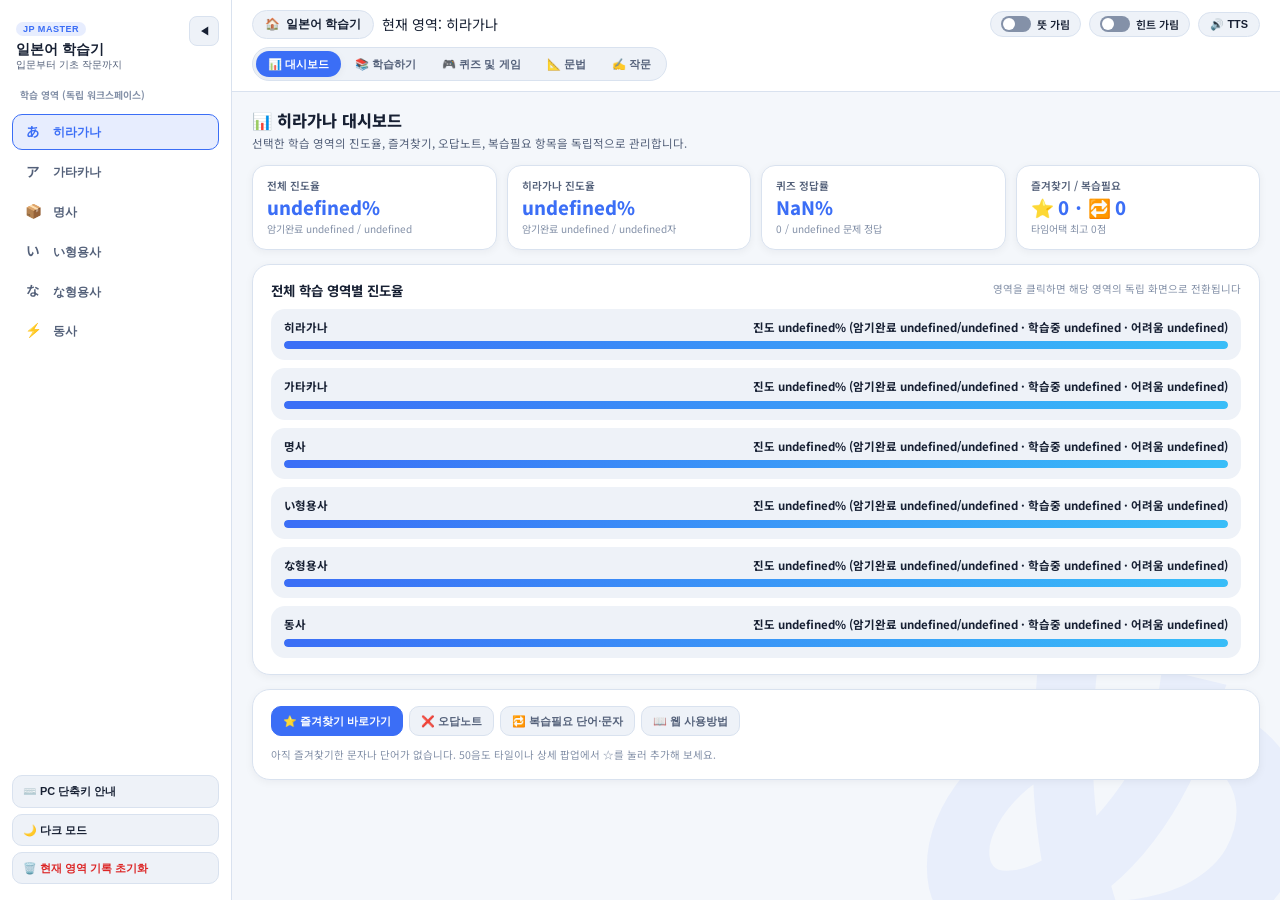
==== commit a88c5cfc: "Update index.html" ====
--- a/index.html
+++ b/index.html
@@ -28,7 +28,7 @@
         </button>
       </div>
 
-      <div class="sidebar-section-label">학습 영역</div>
+      <div class="sidebar-section-label">학습 영역 (독립 워크스페이스)</div>
       <nav class="category-side-nav" aria-label="카테고리 선택">
         <button type="button" class="cat-nav-btn active" data-cat="hiragana">
           <span class="cat-icon jp-font">あ</span>
@@ -59,7 +59,7 @@
       <div class="sidebar-footer">
         <button type="button" id="shortcutHelpBtn" class="utility-btn">⌨️ PC 단축키 안내</button>
         <button type="button" id="themeToggleDesktop" class="utility-btn">🌙 다크 모드</button>
-        <button type="button" id="resetProgressBtn" class="utility-btn danger">🗑️ 학습 기록 초기화</button>
+        <button type="button" id="resetProgressBtn" class="utility-btn danger">🗑️ 현재 영역 기록 초기화</button>
       </div>
     </aside>
 
@@ -68,16 +68,25 @@
       <!-- 상단 통합 헤더 -->
       <header class="top-header">
         <div class="header-top-row">
-          <button type="button" id="headerHomeBtn" class="home-btn home-trigger" title="홈(대시보드)으로 이동 [단축키: H]">
-            <span class="home-icon">🏠</span>
-            <span class="home-title">일본어 학습기</span>
-          </button>
+          <div style="display:flex; align-items:center; gap:8px; flex-wrap:wrap;">
+            <button type="button" id="headerHomeBtn" class="home-btn home-trigger" title="홈(대시보드)으로 이동 [단축키: H]">
+              <span class="home-icon">🏠</span>
+              <span class="home-title">일본어 학습기</span>
+            </button>
+            <span id="activeAreaBadge" class="active-area-badge">현재 영역: 히라가나</span>
+          </div>
 
           <div class="header-controls">
             <label class="hide-meaning-switch" title="뜻 가림 토글 [단축키: M]">
               <input type="checkbox" id="hideMeaningToggle" />
               <span class="slider-track"></span>
               <span class="slider-label">뜻 가림</span>
+            </label>
+
+            <label class="hide-meaning-switch" title="힌트 가림 토글 [단축키: T]">
+              <input type="checkbox" id="hideHintToggle" />
+              <span class="slider-track"></span>
+              <span class="slider-label">힌트 가림</span>
             </label>
 
             <button type="button" id="quickTtsBtn" class="icon-pill-btn" title="현재 항목 음성 듣기 [단축키: S]">
@@ -105,16 +114,16 @@
         <!-- 1. 홈(대시보드) -->
         <section id="tab-dashboard" class="tab-panel active">
           <div class="panel-header">
-            <h2>📊 학습 대시보드</h2>
-            <p>전체 및 카테고리별 진도율을 확인하고 즐겨찾기·오답노트·복습필요 항목을 빠르게 복습하세요.</p>
+            <h2 id="dashboardTitle">📊 히라가나 대시보드</h2>
+            <p id="dashboardSubtitle">선택한 학습 영역의 진도율, 즐겨찾기, 오답노트, 복습필요 항목을 독립적으로 관리합니다.</p>
           </div>
 
           <div id="dashboardStats" class="stats-grid"></div>
 
           <div class="card">
             <div class="card-title-row">
-              <h3>카테고리별 진도율</h3>
-              <span class="hint-text">카테고리를 클릭하면 학습하기 화면으로 이동합니다</span>
+              <h3>전체 학습 영역별 진도율</h3>
+              <span class="hint-text">영역을 클릭하면 해당 영역의 독립 화면으로 전환됩니다</span>
             </div>
             <div id="categoryProgressList" class="progress-list"></div>
           </div>
@@ -134,9 +143,10 @@
         <section id="tab-study" class="tab-panel">
           <div id="studySummaryBanner" class="study-summary-banner"></div>
 
-          <!-- 히라가나 전용 서브 탭 -->
+          <!-- 히라가나 전용 서브 탭 (심화 50음도 추가) -->
           <div id="hiraganaSubTabs" class="sub-tabs">
             <button type="button" class="sub-btn active" data-mode="chart">🀄 50음도 표</button>
+            <button type="button" class="sub-btn" data-mode="advanced_chart">✨ 심화 50음도</button>
             <button type="button" class="sub-btn" data-mode="flashcard">🗂️ 문자별 플래시카드</button>
             <button type="button" class="sub-btn" data-mode="stroke">✍️ 획순 & 따라쓰기</button>
             <button type="button" class="sub-btn" data-mode="mnemonic">💡 연상 암기법</button>
@@ -156,12 +166,12 @@
         <!-- 3. 퀴즈 및 게임 -->
         <section id="tab-quiz" class="tab-panel">
           <div class="panel-header">
-            <h2>🎮 퀴즈 및 미니게임</h2>
-            <p>틀린 문제는 오답노트와 복습필요 목록에 자동 저장됩니다.</p>
+            <h2 id="quizPanelTitle">🎮 히라가나 퀴즈 및 미니게임</h2>
+            <p>현재 선택된 학습 영역의 데이터만 출제되며, 오답과 점수는 영역별로 따로 저장됩니다.</p>
           </div>
 
           <div class="sub-tabs">
-            <button type="button" class="quiz-mode-btn active" data-qmode="timeattack">⏱️ 4지선다 60초 타임어택</button>
+            <button type="button" class="quiz-mode-btn active" data-qmode="timeattack">⏱️ 4지선다 타임어택</button>
             <button type="button" class="quiz-mode-btn" data-qmode="tile">🧩 그림·한글 글자타일 선택</button>
             <button type="button" class="quiz-mode-btn" data-qmode="input">⌨️ 그림 보고 직접 입력</button>
             <button type="button" class="quiz-mode-btn" data-qmode="memory">🃏 카드 짝 맞추기</button>
@@ -173,8 +183,8 @@
         <!-- 4. 문법 -->
         <section id="tab-grammar" class="tab-panel">
           <div class="panel-header">
-            <h2>📐 기초 문법 학습</h2>
-            <p>명사·い형용사·な형용사·동사의 핵심 문형과 활용 규칙을 익힙니다.</p>
+            <h2 id="grammarPanelTitle">📐 히라가나 문법 · 발음 규칙</h2>
+            <p id="grammarPanelSubtitle">선택한 학습 영역에 맞는 핵심 규칙과 문형을 익힙니다.</p>
           </div>
           <div id="grammarContainer" class="roadmap-grid"></div>
         </section>
@@ -182,8 +192,8 @@
         <!-- 5. 작문 -->
         <section id="tab-writing_comp" class="tab-panel">
           <div class="panel-header">
-            <h2>✍️ 읽기 및 작문 연습</h2>
-            <p>한국어 뜻과 힌트를 보고 직접 일본어 문장을 완성해보세요.</p>
+            <h2 id="writingPanelTitle">✍️ 히라가나 읽기 및 작문 연습</h2>
+            <p>한국어 뜻과 힌트를 보고 일본어 문장을 완성해 보세요. 완료 기록은 영역별로 저장됩니다.</p>
           </div>
           <div id="writingCompContainer"></div>
         </section>
@@ -239,6 +249,7 @@
         <li><kbd>Space</kbd> : 플래시카드 뒤집기 / 획순 애니메이션 재생·일시정지</li>
         <li><kbd>S</kbd> : 현재 항목 TTS 음성 재생</li>
         <li><kbd>M</kbd> : 뜻 가림 토글 켜기/끄기</li>
+        <li><kbd>T</kbd> : 힌트 가림 토글 켜기/끄기</li>
         <li><kbd>F</kbd> : 현재 문자 즐겨찾기 토글</li>
         <li><kbd>B</kbd> : PC 좌측 사이드바 열기/닫기</li>
         <li><kbd>Esc</kbd> : 열린 팝업 닫기</li>
@@ -246,9 +257,10 @@
     </div>
   </div>
 
-  <!-- 1. 분리된 데이터 파일 먼저 로드 (구조 A) -->
+  <!-- 1. 분리된 데이터 파일 먼저 로드 -->
   <script src="data/hiragana.js"></script>
   <script src="data/hiragana-vocab.js"></script>
+  <script src="data/hiragana-advanced.js"></script>
   <script src="data/katakana.js"></script>
   <script src="data/vocab.js"></script>
   <script src="data/grammar.js"></script>
@@ -257,6 +269,7 @@
   <script src="js/db.js"></script>
   <script src="js/data.js"></script>
   <script src="js/listFilter.js"></script>
+
   <!-- 3. 학습·퀴즈·앱 제어 엔진 로드 -->
   <script src="js/study.js"></script>
   <script src="js/quiz.js"></script>
